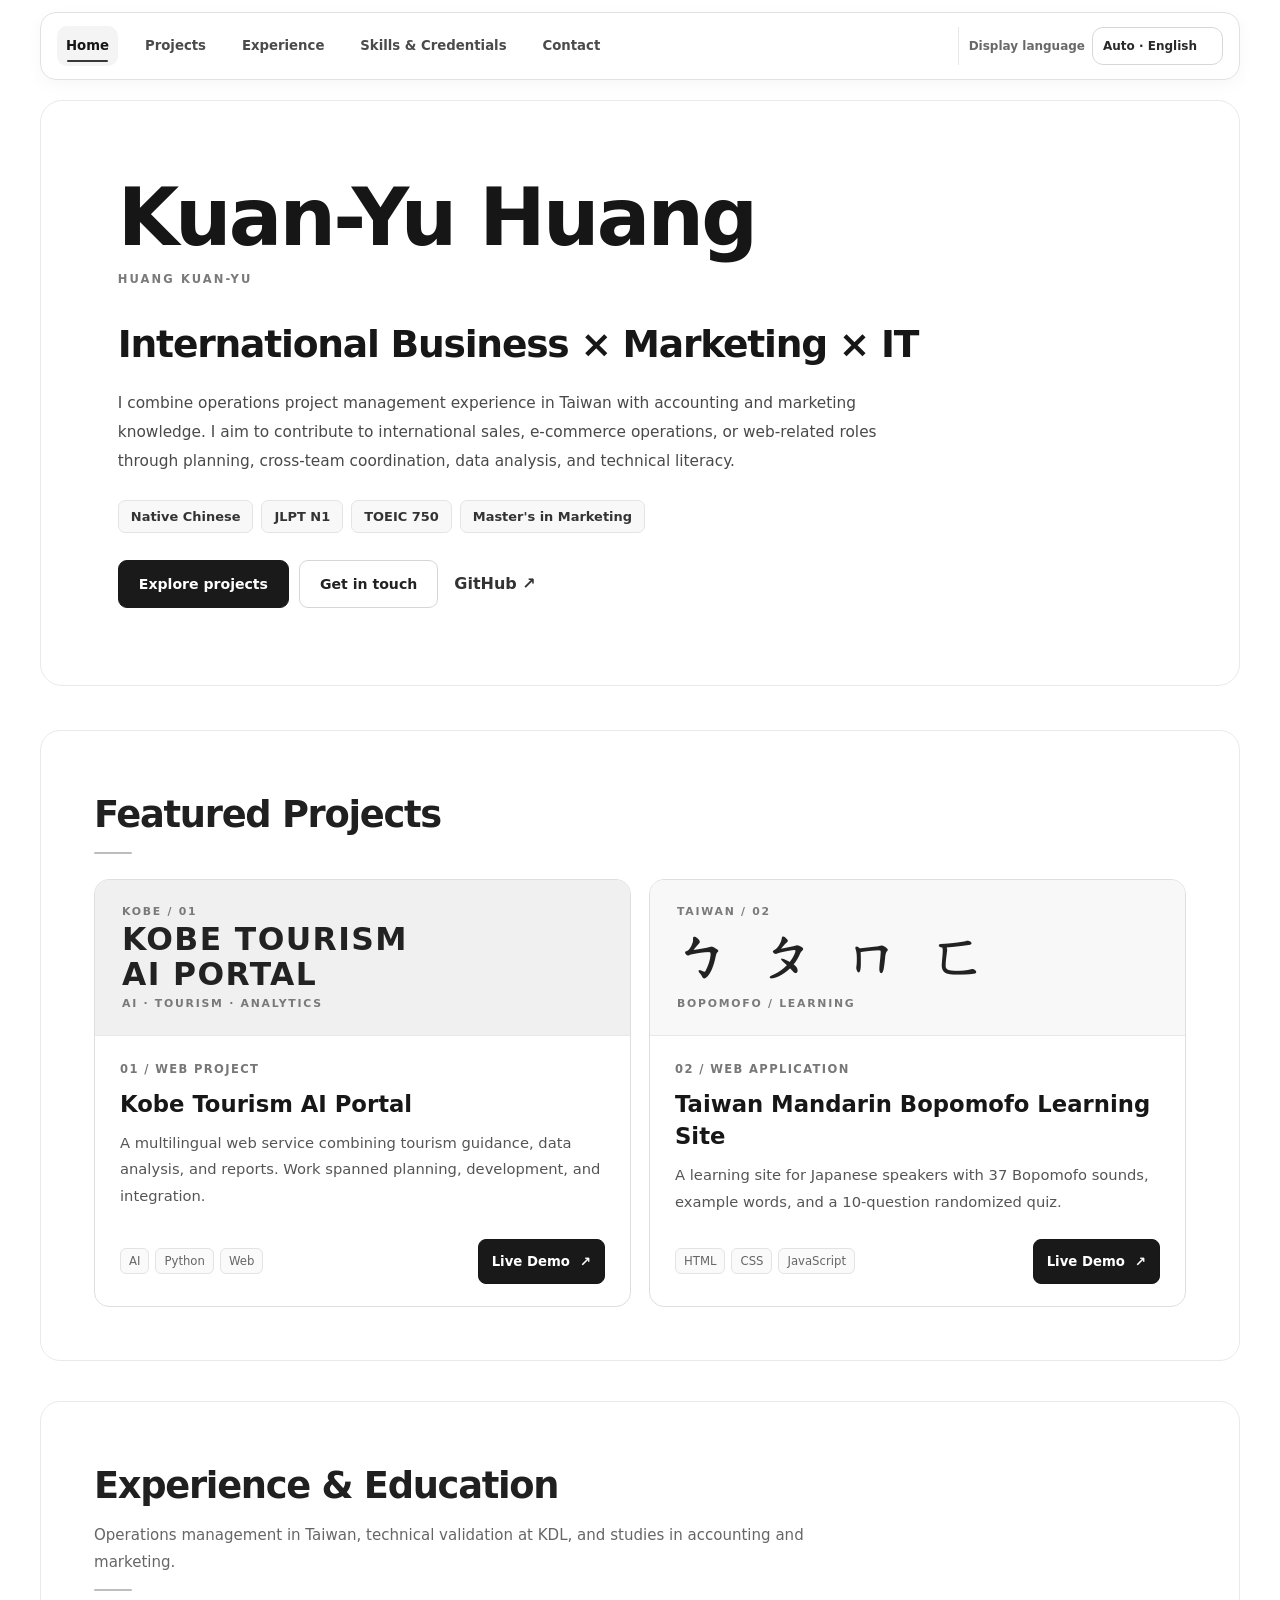
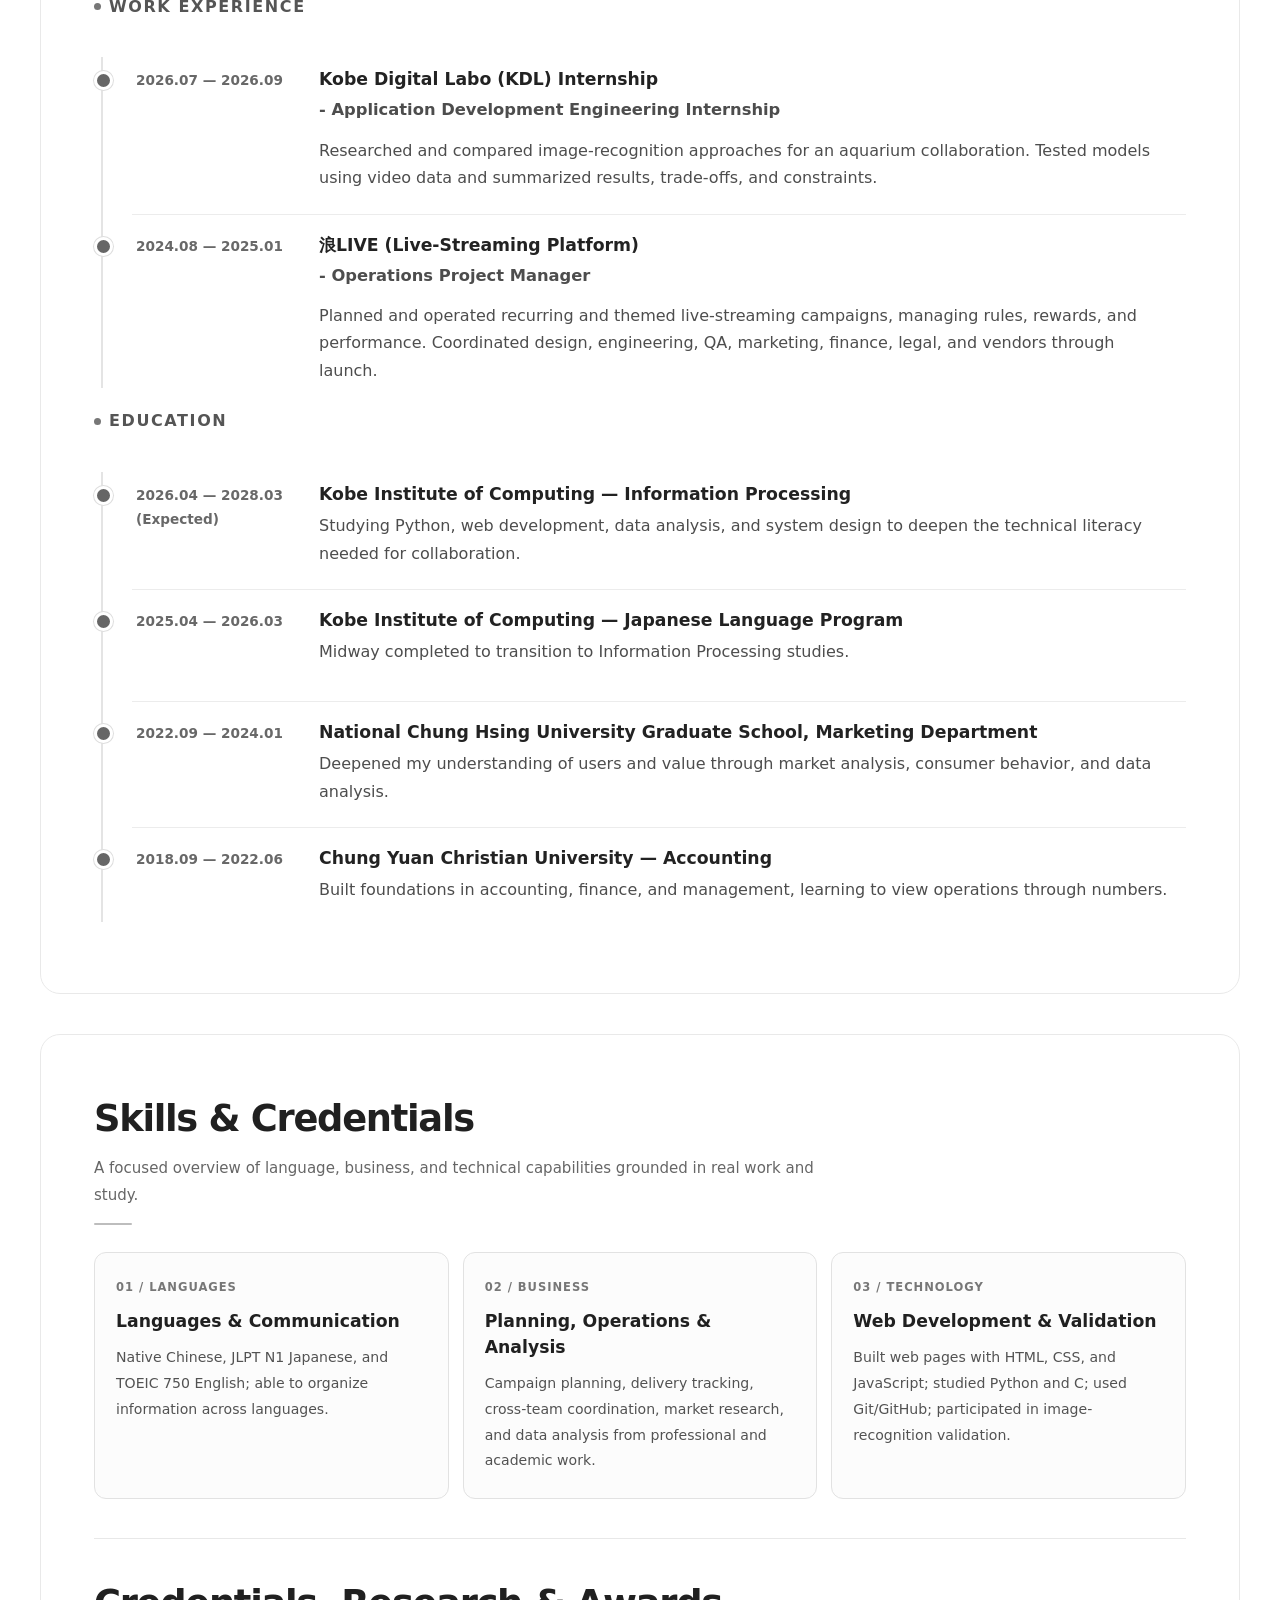
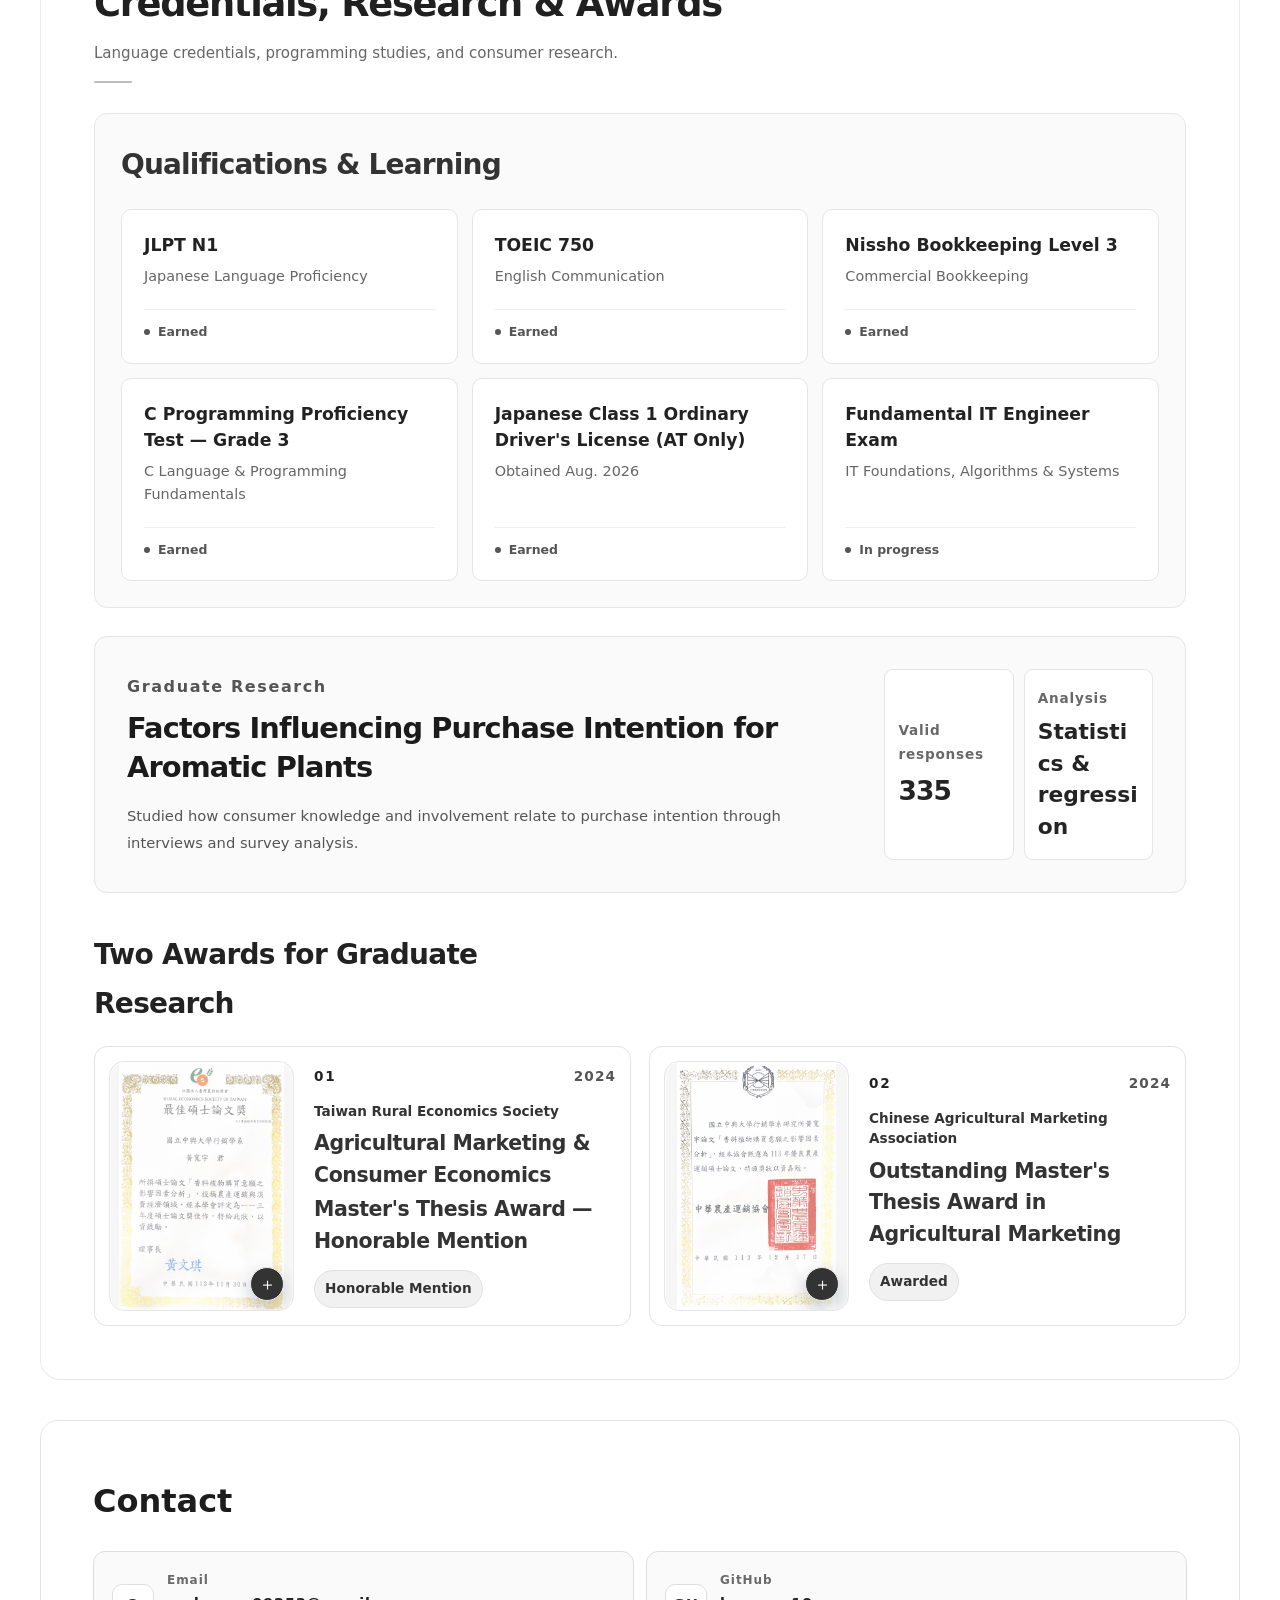
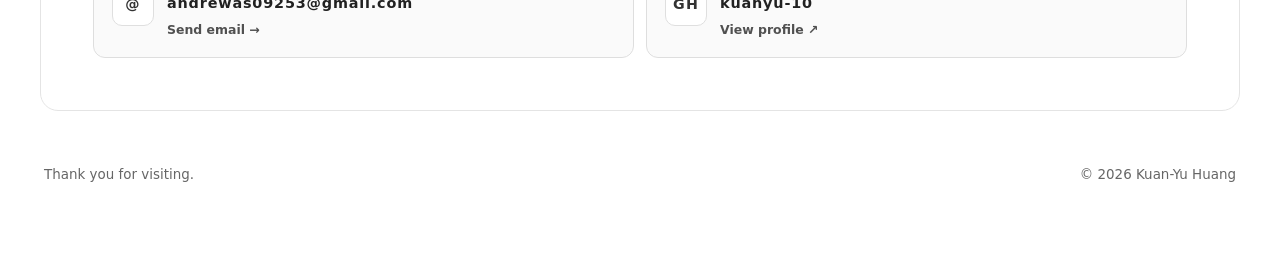
==== index.html @ 2f8c6fc0 "fix: remove navbar monogram and finish monochrome homepage styling" ====
<!DOCTYPE html>
<html lang="ja" translate="no" class="notranslate">
<head>
    <meta charset="UTF-8">
    <meta name="google" content="notranslate">
    <meta name="viewport" content="width=device-width, initial-scale=1">
    <title>黄 寛宇｜海外ビジネス・マーケティング・IT ポートフォリオ</title>
    <meta name="description" content="台湾での運営プロジェクト管理経験と、会計・マーケティングの知識、Web開発の学習成果を紹介する黄寛宇のポートフォリオです。">
    <link rel="canonical" href="https://kuanyu-10.github.io/portfolio-website/">
    <meta property="og:type" content="website">
    <meta property="og:url" content="https://kuanyu-10.github.io/portfolio-website/">
    <meta property="og:title" content="黄 寛宇｜海外ビジネス・マーケティング・IT">
    <meta property="og:description" content="台湾での運営PM経験、マーケティング研究、多言語対応、Web開発の取り組みを紹介しています。">
    <meta property="og:image" content="https://kuanyu-10.github.io/portfolio-website/images/og-portfolio.png">
    <meta property="og:image:width" content="1200">
    <meta property="og:image:height" content="630">
    <meta property="og:image:alt" content="Kuan-Yu Huang project delivery portfolio preview">
    <meta name="twitter:card" content="summary_large_image">
    <meta name="twitter:title" content="黄 寛宇｜海外ビジネス・マーケティング・IT">
    <meta name="twitter:description" content="台湾での運営PM経験、マーケティング研究、多言語対応、Web開発の取り組みを紹介しています。">
    <meta name="twitter:image" content="https://kuanyu-10.github.io/portfolio-website/images/og-portfolio.png">
    <meta name="twitter:image:alt" content="Kuan-Yu Huang project delivery portfolio preview">
    <link rel="stylesheet" href="style.css">
    <link rel="stylesheet" href="portfolio-refresh.css?v=20261010-monochrome2">
    <script src="language.js" defer></script>
    <script src="site.js" defer></script>
    <script src="back-to-top.js" defer></script>
</head>
<body data-title-ja="黄 寛宇｜海外ビジネス・マーケティング・IT ポートフォリオ" data-title-zh="黃 寬宇作品集｜海外商務・行銷・IT" data-title-en="Kuan-Yu Huang | International Business, Marketing & IT" data-description-ja="台湾での運営PM経験と、会計・マーケティングの専門知識、Web開発の取り組みを紹介します。" data-description-zh="結合台灣營運專案管理、會計與行銷專業，以及 Web 製作經驗，展示跨語言與跨領域能力。" data-description-en="Kuan-Yu Huang's portfolio, combining accounting, marketing, operations PM experience, web development, and data analysis to support requirements and project delivery." data-social-image-alt-ja="黄寛宇のプロジェクト推進ポートフォリオのプレビュー" data-social-image-alt-zh="黃寬宇專案推進作品集預覽" data-social-image-alt-en="Kuan-Yu Huang project delivery portfolio preview">
    <div class="scroll-progress" aria-hidden="true"><span></span></div>
    <nav class="site-nav" aria-label="Main navigation">
        <div class="nav-inner">
            
            <button class="menu-toggle" type="button" aria-expanded="false" aria-controls="nav-menu"><span class="visually-hidden" data-ja="メニューを開く" data-zh="開啟選單" data-en="Open menu">メニューを開く</span><span aria-hidden="true"></span><span aria-hidden="true"></span><span aria-hidden="true"></span></button>
            <div class="nav-menu" id="nav-menu">
                <a href="#home" data-ja="ホーム" data-zh="首頁" data-en="Home">ホーム</a>
                <a href="#projects" data-ja="作品" data-zh="作品" data-en="Projects">作品</a>
                <a href="#experience" data-ja="経歴" data-zh="經歷" data-en="Experience">経歴</a>
                <a href="#skills" data-ja="スキル・資格" data-zh="技能與資格" data-en="Skills &amp; Credentials">スキル・資格</a>
                <a href="#contact" data-ja="連絡先" data-zh="聯絡方式" data-en="Contact">連絡先</a>
            </div>
            <div class="language-control">
                <label for="language-select" class="language-label" data-ja="言語" data-zh="語言" data-en="Language">言語</label>
                <select id="language-select" aria-label="表示言語"><option value="auto">自動</option><option value="zh">中文</option><option value="en">English</option><option value="ja">日本語</option></select>
            </div>
        </div>
    </nav>

    <header class="hero" id="home">
        <div class="hero-content">
            <h1 data-ja="黄 寛宇" data-zh="黃 寬宇" data-en="Kuan-Yu Huang">黄 寛宇</h1>
            <p class="hero-kana" data-ja="コウ クァンユー" data-zh="HUANG KUAN-YU" data-en="HUANG KUAN-YU">コウ クァンユー</p>
            <h2 data-ja="海外ビジネス × マーケティング × IT" data-zh="海外商務 × 行銷 × IT" data-en="International Business × Marketing × IT">海外ビジネス × マーケティング × IT</h2>
            <p class="hero-lead" data-ja="台湾での運営プロジェクト管理経験と、会計・マーケティングの知識を活かし、海外営業・EC運営・Web関連業務に挑戦したいと考えています。企画、部門間調整、データ分析と技術理解を組み合わせ、利用者と事業をつなぐ仕事を目指しています。" data-zh="結合台灣營運專案管理經驗與會計、行銷專業，期望投入海外營業、EC 營運及 Web 相關工作，運用企劃、跨部門協調、資料分析與技術理解，連結使用者與商業需求。" data-en="I combine operations project management experience in Taiwan with accounting and marketing knowledge. I aim to contribute to international sales, e-commerce operations, or web-related roles through planning, cross-team coordination, data analysis, and technical literacy.">台湾での運営プロジェクト管理経験と、会計・マーケティングの知識を活かし、海外営業・EC運営・Web関連業務に挑戦したいと考えています。企画、部門間調整、データ分析と技術理解を組み合わせ、利用者と事業をつなぐ仕事を目指しています。</p>
            <div class="hero-facts" aria-label="Language and professional highlights"><span data-ja="中国語ネイティブ" data-zh="中文母語" data-en="Native Chinese">中国語ネイティブ</span><span>JLPT N1</span><span>TOEIC 750</span><span data-ja="マーケティング修士" data-zh="行銷碩士" data-en="Master's in Marketing">マーケティング修士</span></div>
            <div class="hero-actions">
                <a class="button" href="#projects" data-ja="作品を見る" data-zh="查看作品" data-en="Explore projects">作品を見る</a>
                <a class="button secondary" href="#contact" data-ja="連絡する" data-zh="聯絡我" data-en="Get in touch">連絡する</a>
                <a class="text-link" href="https://github.com/kuanyu-10" target="_blank" rel="noopener noreferrer">GitHub ↗</a>
            </div>
        </div>
    </header>

    <main class="home-main">
        <section class="section projects-section" id="projects">
            <div class="section-heading"><h2 data-ja="代表プロジェクト" data-zh="代表專案" data-en="Featured Projects">代表プロジェクト</h2></div>
            <div class="project-simple-grid">
                <article class="project-simple-card">
                    <div class="project-simple-visual project-simple-visual-kobe" role="img" aria-label="Kobe tourism AI portal">
                        <span class="project-simple-visual-kicker">KOBE / 01</span>
                        <strong>KOBE TOURISM<br>AI PORTAL</strong>
                        <span class="project-simple-visual-detail">AI &middot; TOURISM &middot; ANALYTICS</span>
                    </div>
                    <div class="project-simple-body">
                        <div class="project-simple-number">01 / WEB PROJECT</div>
                        <h3 data-ja="神戸観光 AI ポータル" data-zh="神戶觀光 AI 入口網站" data-en="Kobe Tourism AI Portal">神戸観光 AI ポータル</h3>
                        <p data-ja="観光案内・データ分析・レポート出力を一つにまとめた多言語Webサービス。企画から開発・統合まで取り組みました。" data-zh="整合觀光導覽、資料分析與報告輸出的多語言網站，參與企劃、開發及整合。" data-en="A multilingual web service combining tourism guidance, data analysis, and reports. Work spanned planning, development, and integration.">観光案内・データ分析・レポート出力を一つにまとめた多言語Webサービス。企画から開発・統合まで取り組みました。</p>
                        <div class="project-simple-footer"><div class="project-simple-tags"><span>AI</span><span>Python</span><span>Web</span></div><a class="project-simple-link" href="https://kobe-tourism-portal-2026.web.app/" target="_blank" rel="noopener noreferrer" aria-label="Kobe Tourism AI Portal live demo"><span>Live Demo</span><span aria-hidden="true">↗</span></a></div>
                    </div>
                </article>
                <article class="project-simple-card">
                    <div class="project-simple-visual project-simple-visual-zhuyin" role="img" aria-label="Bopomofo learning website">
                        <span class="project-simple-visual-kicker">TAIWAN / 02</span>
                        <strong>ㄅ ㄆ ㄇ ㄈ</strong>
                        <span class="project-simple-visual-detail">BOPOMOFO / LEARNING</span>
                    </div>
                    <div class="project-simple-body">
                        <div class="project-simple-number">02 / WEB APPLICATION</div>
                        <h3 data-ja="台湾華語・注音符号学習サイト" data-zh="台灣華語・注音符號學習網站" data-en="Taiwan Mandarin Bopomofo Learning Site">台湾華語・注音符号学習サイト</h3>
                        <p data-ja="日本語話者向けに、37種類の注音符号を音声と例単語で学べるサイト。ランダム10問のクイズで理解度を確認できます。" data-zh="為日語使用者設計的注音學習網站，可聆聽 37 個注音符號及例詞，並透過隨機 10 題測驗練習。" data-en="A learning site for Japanese speakers with 37 Bopomofo sounds, example words, and a 10-question randomized quiz.">日本語話者向けに、37種類の注音符号を音声と例単語で学べるサイト。ランダム10問のクイズで理解度を確認できます。</p>
                        <div class="project-simple-footer"><div class="project-simple-tags"><span>HTML</span><span>CSS</span><span>JavaScript</span></div><a class="project-simple-link" href="projects/zhuyin-learning/" target="_blank" rel="noopener noreferrer" aria-label="Bopomofo learning site live demo"><span>Live Demo</span><span aria-hidden="true">↗</span></a></div>
                    </div>
                </article>
            </div>
        </section>

        <section class="section experience-section" id="experience">
            <div class="section-heading">
  <h2 data-ja="経歴・学歴" data-zh="經歷與學歷" data-en="Experience &amp; Education">経歴・学歴</h2>
  <p data-ja="台湾での運営PM経験、KDLでの技術検証、会計・マーケティングの学びを紹介します。" data-zh="台灣營運 PM、KDL 技術驗證，以及會計和行銷學習經歷。" data-en="Operations management in Taiwan, technical validation at KDL, and studies in accounting and marketing.">台湾での運営PM経験、KDLでの技術検証、会計・マーケティングの学びを紹介します。</p>
</div>
            <div class="career-subsection">
                <p class="career-label eyebrow" data-ja="職務経歴" data-zh="工作經歷" data-en="WORK EXPERIENCE">工作經歷</p>
                <div class="career-list">
                    <article><time>2026.07 — 2026.09</time><div>
    <h3 data-ja="株式会社神戸デジタル・ラボ（KDL）インターンシップ" data-zh="神戶數位實驗室（KDL）實習" data-en="Kobe Digital Labo (KDL) Internship">株式会社神戸デジタル・ラボ（KDL）インターンシップ</h3>
    <p class="career-position" data-ja="アプリケーション開発エンジニア体験" data-zh="應用程式開發工程師體驗實習" data-en="Application Development Engineering Internship">アプリケーション開発エンジニア体験</p>
    <p data-ja="水族館との共同プロジェクトで、画像認識技術を調査・比較。動画データを用いた動作検証と結果の整理を通じて、技術的な選択肢と課題を検討しました。" data-zh="參與水族館合作專案，調查比較影像辨識技術，利用影片驗證並整理結果，評估不同技術方案的特性與限制。" data-en="Researched and compared image-recognition approaches for an aquarium collaboration. Tested models using video data and summarized results, trade-offs, and constraints.">水族館との共同プロジェクトで、画像認識技術を調査・比較。動画データを用いた動作検証と結果の整理を通じて、技術的な選択肢と課題を検討しました。</p>
</div></article>
                    <article><time>2024.08 — 2025.01</time><div>
    <h3 data-ja="浪LIVE（ライブ配信プラットフォーム）" data-zh="浪LIVE（直播平台）" data-en="浪LIVE (Live-Streaming Platform)">浪LIVE（ライブ配信プラットフォーム）</h3>
    <p class="career-position" data-ja="運営プロジェクトマネージャー" data-zh="營運專案管理師" data-en="Operations Project Manager">運営プロジェクトマネージャー</p>
    <p data-ja="定例・テーマ別の配信イベントを企画・運営し、ルール・報酬・効果を管理しました。美術、開発、QA、マーケティング、会計、法務、外部協力会社と連携し、イベント公開までの進行を調整しました。" data-zh="企劃並營運定期及主題直播活動，管理規則、獎勵與成效；協調美術、開發、QA、行銷、會計、法務及外部廠商，推動活動上線。" data-en="Planned and operated recurring and themed live-streaming campaigns, managing rules, rewards, and performance. Coordinated design, engineering, QA, marketing, finance, legal, and vendors through launch.">定例・テーマ別の配信イベントを企画・運営し、ルール・報酬・効果を管理しました。美術、開発、QA、マーケティング、会計、法務、外部協力会社と連携し、イベント公開までの進行を調整しました。</p>
</div></article>
                </div>
            </div>

            <div class="career-subsection">
                <p class="career-label eyebrow" data-ja="学歴" data-zh="學歷" data-en="EDUCATION">學歷</p>
                <div class="career-list">
                    <article><time><span data-ja="2026.04 — 2028.03" data-zh="2026.04 — 2028.03" data-en="2026.04 — 2028.03">2026.04 — 2028.03</span><br><span data-ja="在学中" data-zh="（預計畢業）" data-en="(Expected)">（預計畢業）</span></time><div><h3 data-ja="神戸電子専門学校 情報処理学科" data-zh="神戶電子專門學校・資訊處理科" data-en="Kobe Institute of Computing — Information Processing">神戸電子専門学校 情報処理学科</h3><p data-ja="Python、Web開発、データ分析、システム構成を学び、開発側と連携するための技術理解を深めています。" data-zh="研習 Python、Web 開發、資料分析及系統架構，深化與開發端合作所需的技術理解。" data-en="Studying Python, web development, data analysis, and system design to deepen the technical literacy needed for collaboration.">Python、Web開発、データ分析、システム構成を学び、開発側と連携するための技術理解を深めています。</p></div></article>
                    <article><time>2025.04 — 2026.03</time><div><h3 data-ja="神戸電子専門学校 日本語学科 途中修了" data-zh="神戶電子專門學校・日本語科" data-en="Kobe Institute of Computing — Japanese Language Program">神戸電子専門学校 日本語科</h3><p data-ja="情報処理学科への進学に伴い、日本語学科の課程を予定より早く修了しました。" data-zh="為了升讀資訊處理科，提前結束日語科課程。" data-en="Midway completed to transition to Information Processing studies.">為了升讀資訊處理科，提前結束日語科課程。</p></div></article>
                    <article><time>2022.09 — 2024.01</time><div><h3 data-ja="国立中興大学大学院 マーケティング専攻 修士課程修了" data-zh="國立中興大學研究所・行銷學系" data-en="National Chung Hsing University Graduate School, Marketing Department">国立中興大学大学院 行銷學系</h3><p data-ja="市場分析、消費者行動、データ分析を通じて、利用者と価値を考える力を深めました。" data-zh="透過市場分析、消費者行為及資料分析，深化思考使用者與價值的能力。" data-en="Deepened my understanding of users and value through market analysis, consumer behavior, and data analysis.">市場分析、消費者行動、データ分析を通じて、利用者と価値を考える力を深めました。</p></div></article>
                    <article><time>2018.09 — 2022.06</time><div><h3 data-ja="中原大学 会計学科 学士課程修了" data-zh="中原大學會計學系" data-en="Chung Yuan Christian University — Accounting">中原大学 会計学科</h3><p data-ja="会計、財務、経営の基礎を学び、数字から業務を捉える視点を身につけました。" data-zh="學習會計、財務與管理基礎，培養從數字理解業務的觀點。" data-en="Built foundations in accounting, finance, and management, learning to view operations through numbers.">会計、財務、経営の基礎を学び、数字から業務を捉える視点を身につけました。</p></div></article>
                </div>
            </div>
        </section>
    <section class="section expertise-section" id="skills">
        <div class="section-heading">
            <h2 data-ja="スキル・資格" data-zh="技能與資格" data-en="Skills &amp; Credentials">スキル・資格</h2>
            <p data-ja="言語・業務経験・技術理解を、実際のプロジェクトと学習経験に基づいて整理しています。" data-zh="依實際專案與學習經驗整理語言、業務與技術能力。" data-en="A focused overview of language, business, and technical capabilities grounded in real work and study.">言語・業務経験・技術理解を、実際のプロジェクトと学習経験に基づいて整理しています。</p>
        </div>
        <div class="compact-skill-grid">
            <article class="compact-skill-card"><span class="compact-skill-label">01 / LANGUAGES</span>
                <h3 data-ja="言語・コミュニケーション" data-zh="語言與溝通" data-en="Languages &amp; Communication">言語・コミュニケーション</h3>
                <p data-ja="中国語ネイティブ、日本語 JLPT N1、英語 TOEIC 750。多言語での情報整理と意思疎通に取り組めます。" data-zh="中文母語、日語 JLPT N1、英語 TOEIC 750，具備多語言資訊整理與溝通基礎。" data-en="Native Chinese, JLPT N1 Japanese, and TOEIC 750 English; able to organize information across languages.">中国語ネイティブ、日本語 JLPT N1、英語 TOEIC 750。多言語での情報整理と意思疎通に取り組めます。</p>
            </article>
            <article class="compact-skill-card"><span class="compact-skill-label">02 / BUSINESS</span>
                <h3 data-ja="企画・運営・分析" data-zh="企劃、營運與分析" data-en="Planning, Operations &amp; Analysis">企画・運営・分析</h3>
                <p data-ja="イベント企画・進行管理・部門間調整・市場調査・データ分析。台湾での運営実務と大学院研究で経験しました。" data-zh="活動企劃、進度管理、跨部門協調、市場調查、資料分析，來自台灣營運實務及研究所學習。" data-en="Campaign planning, delivery tracking, cross-team coordination, market research, and data analysis from professional and academic work.">イベント企画・進行管理・部門間調整・市場調査・データ分析。台湾での運営実務と大学院研究で経験しました。</p>
            </article>
            <article class="compact-skill-card"><span class="compact-skill-label">03 / TECHNOLOGY</span>
                <h3 data-ja="Web制作・技術検証" data-zh="Web 製作與技術驗證" data-en="Web Development &amp; Validation">Web制作・技術検証</h3>
                <p data-ja="HTML・CSS・JavaScriptによるWeb制作、Python・C言語の基礎、Git／GitHubでの開発記録。画像認識の技術検証にも参加しました。" data-zh="具備 HTML、CSS、JavaScript 網站製作、Python 與 C 語言基礎、Git／GitHub 版本管理，並參與影像辨識技術驗證。" data-en="Built web pages with HTML, CSS, and JavaScript; studied Python and C; used Git/GitHub; participated in image-recognition validation.">HTML・CSS・JavaScriptによるWeb制作、Python・C言語の基礎、Git／GitHubでの開発記録。画像認識の技術検証にも参加しました。</p>
            </article>
        </div>
                <div class="credentials-section credentials-inline" id="qualifications">
            <div class="section-heading credentials-heading">
  <h2 data-ja="資格・研究・受賞" data-zh="證照、研究與獲獎" data-en="Credentials, Research &amp; Awards">資格・研究・受賞</h2>
  <p data-ja="語学資格、プログラミング学習、消費者行動研究の実績です。" data-zh="語言證照、程式學習與消費者行為研究成果。" data-en="Language credentials, programming studies, and consumer research.">語学資格、プログラミング学習、消費者行動研究の実績です。</p>
</div>

            <div class="qualification-overview">
                <div class="qualification-intro">
                    <h3 data-ja="資格・学習実績" data-zh="資格與學習成果" data-en="Qualifications &amp; Learning">資格・学習実績</h3>

                </div>
                <div class="qualification-grid" aria-label="Qualifications and learning">
                    <article class="qualification-card is-earned"><div><h4>JLPT N1</h4><p data-ja="日本語能力試験" data-zh="日本語能力試驗" data-en="Japanese Language Proficiency">日本語能力試験</p></div><span class="credential-status" data-ja="取得済み" data-zh="已取得" data-en="Earned">取得済み</span></article>
                    <article class="qualification-card is-earned"><div><h4>TOEIC 750</h4><p data-ja="英語コミュニケーション" data-zh="英語溝通能力" data-en="English Communication">英語コミュニケーション</p></div><span class="credential-status" data-ja="取得済み" data-zh="已取得" data-en="Earned">取得済み</span></article>
                    <article class="qualification-card is-earned"><div><h4 data-ja="日商簿記3級" data-zh="日商簿記 3 級" data-en="Nissho Bookkeeping Level 3">日商簿記3級</h4><p data-ja="商業簿記・会計基礎" data-zh="商業簿記與會計基礎" data-en="Commercial Bookkeeping">商業簿記・会計基礎</p></div><span class="credential-status" data-ja="取得済み" data-zh="已取得" data-en="Earned">取得済み</span></article>
                    <article class="qualification-card is-earned"><div><h4 data-ja="C言語プログラミング能力認定試験 ３級" data-zh="C 語言程式設計能力認定試驗 3 級" data-en="C Programming Proficiency Test — Grade 3">C言語プログラミング能力認定試験 ３級</h4><p data-ja="C言語・プログラミング基礎" data-zh="C 語言與程式設計基礎" data-en="C Language &amp; Programming Fundamentals">C言語・プログラミング基礎</p></div><span class="credential-status" data-ja="取得済み" data-zh="已取得" data-en="Earned">取得済み</span></article>
                    <article class="qualification-card is-earned" data-qualification-id="driverLicense"><div><h4 data-ja="普通自動車第一種運転免許（AT限定）" data-zh="日本普通汽車第一種駕駛執照（AT限定）" data-en="Japanese Class 1 Ordinary Driver's License (AT Only)">普通自動車第一種運転免許（AT限定）</h4><p data-ja="2026年8月取得" data-zh="2026年8月取得" data-en="Obtained Aug. 2026">2026年8月取得</p></div><span class="credential-status" data-ja="取得済み" data-zh="已取得" data-en="Earned">取得済み</span></article>
                    <article class="qualification-card is-learning"><div><h4 data-ja="基本情報技術者試験" data-zh="基本資訊技術者考試" data-en="Fundamental IT Engineer Exam">基本情報技術者試験</h4><p data-ja="IT基礎・アルゴリズム・システム" data-zh="IT 基礎、演算法與系統" data-en="IT Foundations, Algorithms & Systems">IT基礎・アルゴリズム・システム</p></div><span class="credential-status" data-ja="学習中" data-zh="準備中" data-en="In progress">学習中</span></article>
                </div>
            </div>

            <article class="research-feature research-brief">
    <div class="research-copy">
        <div class="credential-kicker"><span data-ja="修士研究" data-zh="碩士研究" data-en="Graduate Research">修士研究</span></div>
        <h3 data-ja="香料植物の購買意向に影響する要因分析" data-zh="香料植物購買意願影響因素分析" data-en="Factors Influencing Purchase Intention for Aromatic Plants">香料植物の購買意向に影響する要因分析</h3>
        <p class="research-deck" data-ja="消費者の知識や関与度と購買意向の関係を、インタビューとアンケートで調査・分析しました。" data-zh="以訪談及問卷分析消費者知識、涉入程度與購買意願的關係。" data-en="Studied how consumer knowledge and involvement relate to purchase intention through interviews and survey analysis.">消費者の知識や関与度と購買意向の関係を、インタビューとアンケートで調査・分析しました。</p>
    </div>
    <dl class="research-facts"><div><dt data-ja="有効回答" data-zh="有效問卷" data-en="Valid responses">有効回答</dt><dd>335</dd></div><div><dt data-ja="分析" data-zh="分析" data-en="Analysis">分析</dt><dd data-ja="統計・回帰分析" data-zh="統計與迴歸分析" data-en="Statistics & regression">統計・回帰分析</dd></div></dl>
</article>

            <div class="recognition-heading">
                <div><h3 data-ja="修士論文に対する2つの評価" data-zh="碩士論文獲得兩項肯定" data-en="Two Awards for Graduate Research">修士論文に対する2つの評価</h3></div>
            </div>

            <div class="recognition-grid">
                <article class="recognition-card">
                    <figure><button class="award-lightbox-trigger" type="button" data-lightbox-src="images/awards/taiwan-rural.png" data-caption-ja="台湾農村経済学会 修士論文賞佳作" data-caption-zh="社團法人臺灣農村經濟學會－農產運銷與消費經濟領域碩士論文獎佳作" data-caption-en="Taiwan Rural Economics Society — Master&apos;s Thesis Award, Honorable Mention" data-aria-ja="受賞記録を拡大表示" data-aria-zh="放大查看獲獎紀錄" data-aria-en="Enlarge award certificate"><img src="images/awards/taiwan-rural.png" loading="lazy" width="504" height="754" alt="台湾農村経済学会 修士論文賞佳作の受賞記録" data-alt-ja="台湾農村経済学会 修士論文賞佳作の受賞記録" data-alt-zh="社團法人臺灣農村經濟學會碩士論文獎佳作紀錄" data-alt-en="Honorable mention certificate from the Taiwan Rural Economics Society"><span class="award-zoom-hint" aria-hidden="true">＋</span></button></figure>
                    <div class="recognition-copy"><div class="recognition-meta"><span class="recognition-number">01</span><time datetime="2024">2024</time></div><p class="recognition-issuer" data-ja="社団法人 台湾農村経済学会" data-zh="社團法人臺灣農村經濟學會" data-en="Taiwan Rural Economics Society">社団法人 台湾農村経済学会</p><h4 class="award-title"><span data-ja="農産物流通・消費経済分野" data-zh="農產運銷與消費經濟領域" data-en="Agricultural Marketing & Consumer Economics">農産物流通・消費経済分野</span><span data-ja="修士論文賞 佳作" data-zh="碩士論文獎佳作" data-en="Master's Thesis Award — Honorable Mention">修士論文賞 佳作</span></h4><span class="award-result" data-ja="佳作" data-zh="佳作" data-en="Honorable Mention">佳作</span></div>
                </article>
                <article class="recognition-card">
                    <figure><button class="award-lightbox-trigger" type="button" data-lightbox-src="images/awards/agricultural-marketing.png" data-caption-ja="中華農産物流通協会 優良農産物流通修士論文賞" data-caption-zh="中華農產運銷協會－優良農產運銷碩士論文獎" data-caption-en="Chinese Agricultural Marketing Association — Outstanding Master&apos;s Thesis Award" data-aria-ja="受賞記録を拡大表示" data-aria-zh="放大查看獲獎紀錄" data-aria-en="Enlarge award certificate"><img src="images/awards/agricultural-marketing.png" loading="lazy" width="491" height="762" alt="中華農産物流通協会 優良修士論文賞の受賞記録" data-alt-ja="中華農産物流通協会 優良修士論文賞の受賞記録" data-alt-zh="中華農產運銷協會優良農產運銷碩士論文獎紀錄" data-alt-en="Outstanding master's thesis award certificate from the Chinese Agricultural Marketing Association"><span class="award-zoom-hint" aria-hidden="true">＋</span></button></figure>
                    <div class="recognition-copy"><div class="recognition-meta"><span class="recognition-number">02</span><time datetime="2024">2024</time></div><p class="recognition-issuer" data-ja="中華農産物流通協会" data-zh="中華農產運銷協會" data-en="Chinese Agricultural Marketing Association">中華農産物流通協会</p><h4 data-ja="優良農産物流通修士論文賞" data-zh="優良農產運銷碩士論文獎" data-en="Outstanding Master's Thesis Award in Agricultural Marketing">優良農産物流通修士論文賞</h4><span class="award-result" data-ja="受賞" data-zh="獲獎" data-en="Awarded">受賞</span></div>
                </article>
            </div>
        </div>

    </section>
        <section class="section contact-section minimal-contact" id="contact"><div><h2 data-ja="連絡先" data-zh="聯絡方式" data-en="Contact">連絡先</h2></div><div class="contact-links"><a class="contact-action" href="mailto:andrewas09253@gmail.com" data-aria-ja="メールを送る" data-aria-zh="傳送電子郵件" data-aria-en="Send an email"><span class="contact-icon" aria-hidden="true">@</span><span class="contact-copy"><small>Email</small><strong>andrewas09253@gmail.com</strong></span><b data-ja="メールを送る →" data-zh="傳送郵件 →" data-en="Send email →">メールを送る →</b></a><a class="contact-action" href="https://github.com/kuanyu-10" target="_blank" rel="noopener noreferrer" data-aria-ja="GitHubプロフィールを見る" data-aria-zh="查看 GitHub 個人檔案" data-aria-en="View GitHub profile"><span class="contact-icon" aria-hidden="true">GH</span><span class="contact-copy"><small>GitHub</small><strong>kuanyu-10</strong></span><b data-ja="プロフィールを見る ↗" data-zh="查看個人檔案 ↗" data-en="View profile ↗">プロフィールを見る ↗</b></a></div></section>
    </main>

    <footer class="site-footer"><p data-ja="ご覧いただき、ありがとうございます。" data-zh="感謝您的瀏覽。" data-en="Thank you for visiting.">ご覧いただき、ありがとうございます。</p><span>© 2026 Kuan-Yu Huang</span></footer>
    <dialog class="award-lightbox" id="award-lightbox" aria-labelledby="award-lightbox-caption">
        <div class="award-lightbox-panel">
            <button class="award-lightbox-close" type="button" data-aria-ja="拡大表示を閉じる" data-aria-zh="關閉放大檢視" data-aria-en="Close enlarged view" aria-label="拡大表示を閉じる">×</button>
            <figure><img src="" alt=""><figcaption id="award-lightbox-caption"></figcaption></figure>
        </div>
    </dialog>
    <button id="back-to-top" class="back-to-top" type="button" aria-label="ページ上部へ戻る" title="ページ上部へ戻る" aria-hidden="true" tabindex="-1"><span class="back-to-top-icon" aria-hidden="true">↑</span><span class="back-to-top-copy" aria-hidden="true"><small data-ja="ページ上部" data-zh="返回頂端" data-en="BACK TO TOP">ページ上部</small><strong class="back-to-top-value">0%</strong></span></button>
</body>
</html>
---- style.css ----
:root {
    --ink: #0f172a;
    --text: #334155;
    --muted: #64748b;
    --blue: #2563eb;
    --blue-dark: #1d4ed8;
    --blue-soft: #eff6ff;
    --blue-border: #bfdbfe;
    --surface: #ffffff;
    --surface-soft: #f8fafc;
    --border: #e2e8f0;
    --shadow: 0 14px 38px rgba(15, 23, 42, 0.07);
    --shadow-strong: 0 22px 55px rgba(15, 23, 42, 0.12);
    --radius-lg: 30px;
    --radius-md: 22px;
    --content: 1200px;
}
* { box-sizing: border-box; }
html { scroll-behavior: smooth; scroll-padding-top: 110px; }
body { margin: 0; color: var(--ink); font-family: Arial, "Noto Sans TC", "PingFang TC", "Hiragino Kaku Gothic ProN", "Yu Gothic", sans-serif; background: radial-gradient(circle at 8% 0%, rgba(37, 99, 235, 0.1), transparent 28rem), #eef2f7; line-height: 1.75; overflow-wrap: anywhere; }
img { max-width: 100%; display: block; }
a { color: inherit; }
button, select { font: inherit; }
.visually-hidden { position: absolute; width: 1px; height: 1px; padding: 0; margin: -1px; overflow: hidden; clip: rect(0,0,0,0); white-space: nowrap; border: 0; }
.eyebrow { margin: 0; color: var(--blue); font-size: 1rem; line-height: 1.3; font-weight: 800; letter-spacing: .1em; }
.button { display: inline-flex; min-height: 46px; align-items: center; justify-content: center; padding: 11px 20px; border: 1px solid var(--blue); border-radius: 999px; background: var(--blue); color: #fff; font-size: .88rem; font-weight: 800; line-height: 1.2; text-decoration: none; transition: transform .2s ease, background .2s ease, box-shadow .2s ease; }
.button:hover { transform: translateY(-2px); background: var(--blue-dark); box-shadow: 0 10px 24px rgba(37,99,235,.24); }
.button.secondary { background: #fff; color: var(--blue); }
.button.secondary:hover { background: var(--blue-soft); }
.button.ghost { border-color: var(--border); background: rgba(255,255,255,.72); color: var(--ink); }
.button.ghost:hover { background: #fff; }
.text-link { display: inline-flex; align-items: center; min-height: 46px; color: var(--blue); font-weight: 800; text-decoration: none; }
a:focus-visible, button:focus-visible, select:focus-visible { outline: 3px solid rgba(37,99,235,.3); outline-offset: 4px; }

.site-nav { position: sticky; top: 0; z-index: 100; padding: 16px 20px 0; }
.nav-inner { width: min(var(--content), 100%); min-height: 66px; margin: 0 auto; padding: 10px 16px 10px 20px; display: flex; align-items: center; gap: 20px; border: 1px solid rgba(226,232,240,.9); border-radius: 999px; background: rgba(255,255,255,.94); box-shadow: 0 10px 30px rgba(15,23,42,.08); backdrop-filter: blur(12px); }
.nav-brand { display: inline-flex; align-items: center; gap: 10px; flex: 0 0 auto; text-decoration: none; font-size: .87rem; }
.nav-brand span { display: grid; width: 34px; height: 34px; place-items: center; border-radius: 11px; background: var(--blue); color: #fff; font-weight: 900; letter-spacing: .02em; }
.nav-brand strong { white-space: nowrap; }
.nav-menu { margin-left: auto; display: flex; align-items: center; gap: 15px; }
.nav-menu a { color: #475569; font-size: .78rem; font-weight: 750; text-decoration: none; transition: color .2s ease; }
.nav-menu a:hover { color: var(--blue); }
.language-control { display: flex; align-items: center; gap: 7px; padding-left: 14px; border-left: 1px solid var(--border); }
.language-control select { min-width: 88px; padding: 7px 25px 7px 10px; border: 1px solid #cbd5e1; border-radius: 999px; color: var(--ink); background: linear-gradient(45deg,transparent 50%,#64748b 50%) calc(100% - 13px) 50%/5px 5px no-repeat,linear-gradient(135deg,#64748b 50%,transparent 50%) calc(100% - 9px) 50%/5px 5px no-repeat,#fff; appearance: none; font-size: .75rem; font-weight: 800; cursor: pointer; }
.menu-toggle { display: none; width: 42px; height: 42px; padding: 9px; border: 1px solid var(--border); border-radius: 13px; background: #fff; cursor: pointer; }
.menu-toggle span[aria-hidden] { display: block; height: 2px; margin: 4px 0; border-radius: 2px; background: var(--ink); }

.hero, main, .site-footer, .detail-hero, .detail-main { width: min(var(--content), calc(100% - 40px)); margin-inline: auto; }
.hero { min-height: 610px; margin-top: 22px; padding: clamp(42px,6vw,76px); display: grid; grid-template-columns: minmax(0,1.12fr) minmax(310px,.72fr); align-items: center; gap: clamp(32px,5vw,72px); border: 1px solid rgba(219,234,254,.9); border-radius: var(--radius-lg); background: linear-gradient(135deg,#fff 0%,#f8fbff 52%,#dbeafe 100%); box-shadow: var(--shadow-strong); overflow: hidden; position: relative; }
.hero::after { content:""; position:absolute; width:500px; height:500px; right:-180px; top:-210px; border-radius:50%; background:radial-gradient(circle,rgba(37,99,235,.16),transparent 68%); }
.hero-content, .hero-focus { position: relative; z-index: 1; }
.hero h1 { margin: 18px 0 0; font-size: clamp(3.3rem,7vw,5.2rem); line-height: 1; letter-spacing: -.04em; }
.hero-kana { margin: 10px 0 0; color: var(--muted); font-weight: 800; letter-spacing: .08em; }
.hero h2 { max-width: 760px; margin: 28px 0 0; color: var(--blue); font-size: clamp(1.45rem,3vw,2.25rem); line-height: 1.4; }
.hero-lead { max-width: 720px; margin: 20px 0 0; color: var(--text); font-size: clamp(.98rem,1.6vw,1.08rem); line-height: 1.95; }
.hero-actions { margin-top: 30px; display: flex; flex-wrap: wrap; align-items: center; gap: 10px; }
.hero-focus { padding: 28px; border: 1px solid rgba(191,219,254,.9); border-radius: 26px; background: rgba(255,255,255,.7); box-shadow: 0 18px 42px rgba(37,99,235,.12); }
.hero-focus::before { content:none; display:none; }
.focus-label { margin: 0 0 14px; color: var(--blue); font-size: 1rem; font-weight: 900; letter-spacing: .1em; }
.focus-path { display: flex; flex-wrap: wrap; align-items: center; gap: 7px; }
.focus-path span { padding: 6px 9px; border: 1px solid var(--blue-border); border-radius: 999px; background: var(--blue-soft); color: var(--blue-dark); font-size: .9rem; font-weight: 800; }
.focus-path b { color: #93c5fd; }
.hero-focus > p:last-child { margin: 18px 0 0; color: var(--text); font-weight: 700; }

main { margin-top: 22px; }
.section { margin-top: 22px; padding: clamp(32px,5vw,58px); border: 1px solid var(--border); border-radius: var(--radius-lg); background: linear-gradient(135deg,#fff,#f8fbff); box-shadow: var(--shadow); overflow: hidden; }
.section-heading { max-width: 810px; }
.section-heading h2 { margin: 10px 0 0; font-size: clamp(1.8rem,4vw,2.65rem); line-height: 1.3; letter-spacing: -.02em; }
.section-heading > p:last-child { margin: 16px 0 0; color: var(--muted); font-size: 1rem; }
.strength-grid { margin-top: 30px; display: grid; grid-template-columns: repeat(2,minmax(0,1fr)); gap: 20px; }
.strength-card { padding: 26px; border: 1px solid var(--border); border-radius: var(--radius-md); background: rgba(248,250,252,.85); transition: transform .25s ease,box-shadow .25s ease,border-color .25s ease; }
.strength-card:hover { transform: translateY(-4px); border-color: var(--blue-border); box-shadow: 0 15px 34px rgba(37,99,235,.1); }
.card-number { color: var(--blue); font-size: .9rem; font-weight: 900; }
.strength-card h3 { margin: 10px 0 0; font-size: 1.25rem; }
.strength-card p { margin: 10px 0 0; color: var(--text); }
.mini-tags,.tag-list,.qualification-list { display: flex; flex-wrap: wrap; gap: 8px; }
.mini-tags { margin-top: 18px; }
.mini-tags span,.tag-list span,.qualification-list span { padding: 7px 11px; border: 1px solid var(--blue-border); border-radius: 999px; background: var(--blue-soft); color: var(--blue-dark); font-size: .9rem; font-weight: 800; }

.projects-section { background: linear-gradient(135deg,#eff6ff,#dbeafe); border-color: var(--blue-border); }
.featured-project-card { margin-top: 34px; padding: 18px; display: grid; grid-template-columns: minmax(0,.82fr) minmax(0,1fr); align-items: stretch; gap: clamp(22px,4vw,42px); border: 1px solid rgba(191,219,254,.9); border-radius: 28px; background: rgba(255,255,255,.8); box-shadow: 0 18px 44px rgba(30,64,175,.1); }
.featured-project-card.reverse .project-preview { order: 2; }
.featured-project-card.reverse .project-content { order: 1; }
.project-preview { min-height: 370px; aspect-ratio: 16/10; border-radius: 21px; overflow: hidden; }
.project-preview img { width: 100%; height: 100%; object-fit: contain; background: #e8f1ff; }
.kobe-preview { padding: clamp(25px,4vw,48px); display: flex; flex-direction: column; justify-content: space-between; background: radial-gradient(circle at 78% 18%,rgba(255,255,255,.22),transparent 12rem),linear-gradient(145deg,#0f2c64,#2563eb 62%,#60a5fa); color:#fff; position:relative; }
.kobe-preview::after { content:""; position:absolute; inset:18px; border:1px solid rgba(255,255,255,.24); border-radius:15px; pointer-events:none; }
.preview-title { position:relative; z-index:1; font-size:clamp(1rem,2vw,1.35rem); letter-spacing:.16em; line-height:1.7; }
.preview-title strong { font-size:clamp(2rem,5vw,3.6rem); letter-spacing:-.03em; line-height:1; }
.preview-modules { position:relative; z-index:1; display:grid; gap:10px; }
.preview-modules span { padding:10px 13px; border:1px solid rgba(255,255,255,.3); border-radius:12px; background:rgba(255,255,255,.12); font-size:.8rem; font-weight:800; }
.project-content { padding: clamp(10px,2vw,22px) clamp(4px,2vw,16px); }
.project-meta-line { display:flex; justify-content:space-between; color:var(--blue); font-size:.85rem; font-weight:900; letter-spacing:.1em; text-transform:uppercase; }
.project-content h3 { margin:12px 0 0; font-size:clamp(1.55rem,3vw,2.25rem); line-height:1.35; }
.project-position { margin:10px 0 0; color:var(--blue-dark); font-weight:800; }
.pm-facts { margin:20px 0; display:grid; grid-template-columns:repeat(2,minmax(0,1fr)); gap:10px; }
.pm-facts div { padding:12px 14px; border:1px solid var(--border); border-radius:14px; background:var(--surface-soft); }
.pm-facts dt { color:var(--blue); font-size:.85rem; font-weight:900; letter-spacing:.05em; text-transform:uppercase; }
.pm-facts dd { margin:4px 0 0; color:var(--text); font-size:1rem; font-weight:700; }
.project-content > p:not(.project-position) { color:var(--text); }
.project-content .tag-list { margin-top:18px; }
.project-actions { margin-top:24px; display:flex; flex-wrap:wrap; gap:10px; }

.process-list { margin:32px 0 0; padding:0; display:grid; grid-template-columns:repeat(5,minmax(0,1fr)); gap:12px; list-style:none; counter-reset:process; }
.process-list li { min-height:215px; padding:22px 18px; border:1px solid var(--border); border-radius:19px; background:var(--surface-soft); position:relative; }
.process-list li:not(:last-child)::after { content:"→"; position:absolute; top:30px; right:-12px; z-index:2; color:#60a5fa; font-weight:900; }
.process-list span { color:var(--blue); font-size:.85rem; font-weight:900; }
.process-list h3 { margin:10px 0 0; font-size:1.05rem; line-height:1.45; }
.process-list p { margin:9px 0 0; color:var(--muted); font-size:.86rem; }
.skill-grid { margin-top:30px; display:grid; grid-template-columns:repeat(2,minmax(0,1fr)); gap:18px; }
.skill-grid article { padding:24px; border:1px solid var(--border); border-radius:var(--radius-md); background:var(--surface-soft); }
.skill-grid h3 { margin:0 0 16px; }
.background-triad { margin-top:30px; padding:22px; display:grid; grid-template-columns:1fr auto 1fr auto 1fr; align-items:center; gap:16px; border:1px solid var(--blue-border); border-radius:var(--radius-md); background:var(--blue-soft); text-align:center; }
.background-triad > div { padding:16px; }
.background-triad span { color:var(--blue); font-size:.85rem; font-weight:900; }
.background-triad h3 { margin:5px 0 0; }
.background-triad p { margin:6px 0 0; color:var(--text); }
.background-triad > b { color:#60a5fa; font-size:1.8rem; }
.career-list { margin-top:28px; display:grid; gap:14px; }
.career-list article { padding:22px 24px; display:grid; grid-template-columns:185px 1fr; gap:24px; border:1px solid var(--border); border-radius:18px; background:var(--surface-soft); }
.career-list time { color:var(--blue); font-size:.95rem; font-weight:900; }
.career-list h3 { margin:0; font-size:1.12rem; }
.career-list p { margin:7px 0 0; color:var(--muted); }
.career-list p.career-position, .experience-section .career-list p.career-position { margin:4px 0 12px; color:#111a2d; font-weight:700; font-size:1.02rem; }
.career-list p.career-position::before { content:"- "; }
.career-list h3 .title-tag { display:inline-block; margin-left:8px; padding:3px 10px; border:1px solid var(--blue-border); border-radius:999px; background:var(--blue-soft); color:var(--blue-dark); font-size:0.72rem; font-weight:800; vertical-align:middle; line-height:1.2; transform:translateY(-2px); }
.compact-section { padding-block:38px; }
.qualification-list { margin-top:22px; }
.qualification-list span { padding:9px 14px; background:#fff; }
.contact-section { display:grid; grid-template-columns:1.2fr .8fr; align-items:center; gap:36px; background:linear-gradient(135deg,#fff,#eff6ff); }
.contact-section h2 { margin:10px 0 0; font-size:clamp(1.8rem,4vw,2.7rem); }
.contact-section > div:first-child > p:last-child { color:var(--muted); }
.contact-links { display:grid; gap:10px; }
.contact-links a { padding:16px 18px; display:flex; flex-direction:column; border:1px solid var(--border); border-radius:16px; background:#fff; text-decoration:none; transition:transform .2s,border-color .2s; }
.contact-links a:hover { transform:translateX(4px); border-color:var(--blue-border); }
.contact-links span { color:var(--blue); font-size:.85rem; font-weight:900; letter-spacing:.08em; }
.contact-links strong { overflow-wrap:anywhere; }
.site-footer { margin-top:22px; margin-bottom:34px; padding:22px; display:flex; justify-content:space-between; gap:20px; color:var(--muted); font-size:.84rem; }
.site-footer p { margin:0; }

/* Project detail pages */
.detail-page { background:radial-gradient(circle at 12% 0,rgba(37,99,235,.1),transparent 26rem),#eef2f7; }
.detail-hero { margin-top:22px; padding:clamp(38px,6vw,72px); border:1px solid var(--blue-border); border-radius:var(--radius-lg); background:linear-gradient(135deg,#fff,#eff6ff); box-shadow:var(--shadow-strong); }
.detail-hero .breadcrumb { color:var(--blue); font-size:.82rem; font-weight:800; text-decoration:none; }
.detail-badges { margin-top:24px; display:flex; flex-wrap:wrap; gap:8px; }
.detail-badges span { padding:7px 11px; border:1px solid var(--blue-border); border-radius:999px; background:#fff; color:var(--blue); font-size:.85rem; font-weight:800; }
.detail-hero h1 { max-width:900px; margin:15px 0 0; font-size:clamp(2.3rem,6vw,4.5rem); line-height:1.15; letter-spacing:-.035em; }
.detail-hero .detail-lead { max-width:850px; margin:18px 0 0; color:var(--text); font-size:clamp(1rem,1.8vw,1.16rem); }
.detail-main { margin-top:22px; display:grid; gap:22px; }
.detail-section { padding:clamp(28px,5vw,52px); border:1px solid var(--border); border-radius:var(--radius-lg); background:#fff; box-shadow:var(--shadow); }
.detail-section h2 { margin:8px 0 0; font-size:clamp(1.55rem,3vw,2.2rem); }
.detail-section h3 { margin:24px 0 0; font-size:1.12rem; }
.detail-section p { color:var(--text); }
.overview-grid,.stakeholder-grid,.role-grid,.function-grid,.decision-grid,.scope-grid { margin-top:24px; display:grid; grid-template-columns:repeat(3,minmax(0,1fr)); gap:14px; }
.overview-grid article,.stakeholder-grid article,.role-grid article,.function-grid article,.decision-grid article,.scope-grid article { padding:20px; border:1px solid var(--border); border-radius:18px; background:var(--surface-soft); }
.overview-grid h3,.stakeholder-grid h3,.role-grid h3,.function-grid h3,.decision-grid h3,.scope-grid h3 { margin:0; }
.overview-grid p,.stakeholder-grid p,.role-grid p,.function-grid p,.decision-grid p,.scope-grid p { margin:8px 0 0; }
.requirement-table-wrap { margin-top:24px; overflow-x:auto; border:1px solid var(--border); border-radius:18px; }
.requirement-table { width:100%; min-width:680px; border-collapse:collapse; }
.requirement-table th,.requirement-table td { padding:15px 17px; border-bottom:1px solid var(--border); text-align:left; vertical-align:top; }
.requirement-table th { background:var(--blue-soft); color:var(--blue-dark); font-size:.8rem; }
.requirement-table tr:last-child td { border-bottom:0; }
.phase-list { margin-top:24px; padding-left:28px; border-left:2px solid var(--blue-border); display:grid; gap:16px; }
.phase { padding:20px; border:1px solid var(--border); border-radius:18px; background:var(--surface-soft); position:relative; }
.phase::before { content:""; position:absolute; left:-37px; top:26px; width:14px; height:14px; border:3px solid #fff; border-radius:50%; background:var(--blue); box-shadow:0 0 0 4px #dbeafe; }
.phase .phase-label { color:var(--blue); font-size:.85rem; font-weight:900; letter-spacing:.1em; }
.phase h3 { margin:6px 0 0; }
.phase ul,.detail-list { margin:12px 0 0; padding-left:20px; color:var(--text); }
.flow-row { margin-top:24px; display:flex; flex-wrap:wrap; align-items:center; gap:9px; }
.flow-row span { padding:11px 14px; border:1px solid var(--blue-border); border-radius:13px; background:var(--blue-soft); color:var(--blue-dark); font-weight:800; }
.flow-row b { color:#60a5fa; }
.scope-grid { grid-template-columns:repeat(2,minmax(0,1fr)); }
.scope-grid article:first-child { border-color:#86efac; background:#f0fdf4; }
.scope-grid article:last-child { border-color:var(--blue-border); background:var(--blue-soft); }
.detail-cta { text-align:center; background:linear-gradient(135deg,#eff6ff,#dbeafe); border-color:var(--blue-border); }
.detail-cta p { max-width:680px; margin:12px auto 22px; }

.back-to-top { position:fixed; right:clamp(16px,3vw,32px); bottom:clamp(16px,3vw,32px); z-index:80; width:48px; height:48px; padding:0; display:grid; place-items:center; border:1px solid rgba(255,255,255,.72); border-radius:16px; background:linear-gradient(135deg,#3b82f6,#2563eb); color:#fff; box-shadow:0 12px 28px rgba(37,99,235,.3); font-size:22px; cursor:pointer; opacity:0; visibility:hidden; pointer-events:none; transform:translateY(12px); transition:opacity .22s,transform .22s,visibility .22s,box-shadow .22s; }
.back-to-top.is-visible { opacity:1; visibility:visible; pointer-events:auto; transform:translateY(0); }
.back-to-top:hover { transform:translateY(-3px); box-shadow:0 16px 34px rgba(37,99,235,.38); }

@media (max-width: 1080px) {
    .nav-menu { gap:10px; }
    .nav-menu a { font-size:.72rem; }
    .nav-brand strong { display:none; }
    .hero { grid-template-columns:1fr .7fr; padding:44px; }
    .process-list { grid-template-columns:repeat(3,1fr); }
    .process-list li:not(:last-child)::after { display:none; }
}
@media (max-width: 820px) {
    html { scroll-padding-top:90px; }
    .site-nav { padding:10px 12px 0; }
    .nav-inner { min-height:58px; border-radius:20px; padding:8px 10px 8px 14px; flex-wrap:wrap; }
    .menu-toggle { display:block; margin-left:auto; }
    .nav-menu { display:none; order:4; width:100%; margin:0; padding:10px 4px 4px; grid-template-columns:repeat(2,1fr); border-top:1px solid var(--border); }
    .nav-menu.is-open { display:grid; }
    .nav-menu a { padding:9px 11px; border-radius:10px; background:var(--surface-soft); font-size:.8rem; }
    .language-control { padding-left:10px; }
    .hero,.detail-hero { width:calc(100% - 24px); }
    .hero { min-height:auto; grid-template-columns:1fr; padding:36px 25px; }
    .hero-focus { padding:20px; }
    .hero-focus::before { content:none; display:none; }
    main,.site-footer,.detail-main { width:calc(100% - 24px); }
    .strength-grid,.skill-grid,.contact-section { grid-template-columns:1fr; }
    .featured-project-card { grid-template-columns:1fr; }
    .featured-project-card.reverse .project-preview,.featured-project-card.reverse .project-content { order:initial; }
    .project-preview { min-height:270px; aspect-ratio:16/9; }
    .process-list { grid-template-columns:1fr 1fr; }
    .background-triad { grid-template-columns:1fr; }
    .background-triad > b { transform:rotate(45deg); }
    .career-list article { grid-template-columns:1fr; gap:8px; }
    .overview-grid,.stakeholder-grid,.role-grid,.function-grid,.decision-grid { grid-template-columns:1fr 1fr; }
}
@media (max-width: 520px) {
    .nav-brand { display:none; }
    .menu-toggle { margin-left:0; }
    .language-control { margin-left:auto; border-left:0; padding-left:0; }
    .language-control select { min-width:82px; }
    .hero { padding:32px 20px; border-radius:22px; }
    .hero h1 { font-size:clamp(3rem,17vw,4.3rem); }
    .hero-actions,.project-actions { flex-direction:column; align-items:stretch; }
    .hero-actions .button,.hero-actions .text-link,.project-actions .button { width:100%; text-align:center; justify-content:center; }
    .section,.detail-section,.detail-hero { padding:28px 20px; border-radius:22px; }
    .strength-grid,.process-list,.overview-grid,.stakeholder-grid,.role-grid,.function-grid,.decision-grid,.scope-grid { grid-template-columns:1fr; }
    .featured-project-card { padding:12px; border-radius:22px; }
    .project-preview { min-height:220px; }
    .preview-title strong { font-size:2rem; }
    .pm-facts { grid-template-columns:1fr; }
    .site-footer { flex-direction:column; text-align:center; }
    .flow-row { flex-direction:column; align-items:stretch; }
    .flow-row span { text-align:center; }
    .flow-row b { text-align:center; transform:rotate(90deg); }
}
@media (prefers-reduced-motion: reduce) {
    html { scroll-behavior:auto; }
    *,*::before,*::after { animation-duration:.01ms !important; animation-iteration-count:1 !important; transition-duration:.01ms !important; }
}

/* 2026-07 UX refinements: balanced media, clearer hierarchy, resilient zoom layouts */
.language-control select { min-width: 112px; max-width: 132px; text-overflow: ellipsis; }
.hero { min-height: 560px; padding: clamp(40px,5vw,64px); gap: clamp(28px,4vw,56px); }
.hero h1 { font-size: clamp(3.15rem,6.2vw,4.7rem); }
.hero h2 { margin-top: 24px; font-size: clamp(1.4rem,2.7vw,2.1rem); text-wrap: balance; }
.hero-lead { line-height: 1.85; }
.hero-focus { padding: 24px; }
.hero-focus::before { height: 158px; margin-bottom: 18px; background-position: center 42%; }
.projects-section { background: linear-gradient(145deg,#f5f9ff,#e7f1ff); }
.featured-project-card { grid-template-columns: minmax(0,.92fr) minmax(0,1.08fr); align-items: start; gap: clamp(18px,3vw,34px); transition: transform .25s ease, box-shadow .25s ease; }
.featured-project-card:hover { transform: translateY(-3px); box-shadow: 0 22px 52px rgba(30,64,175,.14); }
.project-preview { width: 100%; height: clamp(286px,30vw,368px); min-height: 0; aspect-ratio: auto; align-self: start; }
.project-preview img { height: 100%; object-fit: cover; background: #f4f7fb; }
.animal-preview img { object-position: center 48%; }
.kobe-preview { padding: clamp(24px,3.2vw,38px); isolation: isolate; }
.kobe-preview::before { content:""; position:absolute; width:240px; height:240px; right:-56px; top:-64px; border:1px solid rgba(255,255,255,.18); border-radius:50%; box-shadow:0 0 0 42px rgba(255,255,255,.035),0 0 0 84px rgba(255,255,255,.025); z-index:0; }
.preview-modules { grid-template-columns: repeat(3,minmax(0,1fr)); }
.preview-modules span { display:grid; min-height:54px; place-items:center; padding:9px; text-align:center; }
.project-content { padding: 8px clamp(4px,1.5vw,14px) 12px; }
.project-content h3 { font-size:clamp(1.5rem,2.6vw,2.1rem); text-wrap:balance; }
.project-content > p:not(.project-position) { line-height:1.8; }
.pm-facts { margin:17px 0; }
.project-actions .button { min-width: 112px; }
.section-heading h2,.detail-section h2 { text-wrap:balance; }

@media (max-width: 1080px) {
    .hero { min-height: 520px; padding: 40px; gap: 30px; }
    .hero h1 { font-size: clamp(3rem,6vw,4.25rem); }
    .hero-focus { padding: 20px; }
    .hero-focus::before { height: 138px; }
    .featured-project-card { grid-template-columns: minmax(0,.88fr) minmax(0,1.12fr); }
    .project-preview { height: clamp(270px,31vw,340px); }
}
@media (max-width: 820px) {
    .language-control select { min-width: 106px; max-width: 116px; }
    .hero { padding: 34px 25px; }
    .hero h1 { font-size: clamp(3rem,11vw,4.15rem); }
    .featured-project-card { grid-template-columns: 1fr; gap: 12px; }
    .project-preview { height: clamp(238px,45vw,316px); min-height:0; aspect-ratio:auto; }
    .project-content { padding: 12px 9px 16px; }
    .featured-project-card.reverse .project-preview { order:initial; }
    .featured-project-card.reverse .project-content { order:initial; }
}
@media (max-width: 520px) {
    .language-control select { min-width: 100px; max-width: 108px; }
    .hero h1 { font-size: clamp(2.8rem,15vw,3.9rem); }
    .hero-focus::before { height: 132px; }
    .project-preview { height: clamp(210px,64vw,278px); min-height:0; }
    .kobe-preview { padding: 24px; }
    .preview-modules { grid-template-columns:1fr; gap:7px; }
    .preview-modules span { min-height:0; padding:7px 10px; }
}
/* 2026-07 screenshot corrections: full-hero artwork and balanced project media */
.hero {
    background-image: linear-gradient(90deg,rgba(255,255,255,.97) 0%,rgba(255,255,255,.92) 46%,rgba(248,251,255,.58) 68%,rgba(219,234,254,.18) 100%),url("images/hero-banner-desktop.png");
    background-size: cover;
    background-position: center;
    background-repeat: no-repeat;
}
.hero::after { opacity: .28; }
.hero-focus {
    min-height: auto;
    display: block;
    overflow: visible;
    background: rgba(255,255,255,.68);
    border-color: rgba(191,219,254,.8);
    box-shadow: 0 18px 42px rgba(37,99,235,.1);
    backdrop-filter: blur(9px);
}
.hero-focus::before { content: none; display: none; }
.hero-focus > * { position: relative; z-index: 1; }
.hero-focus .focus-label { text-shadow: 0 1px 12px rgba(255,255,255,.95); }
.hero-focus > p:last-child { max-width: 34rem; text-shadow: 0 1px 12px rgba(255,255,255,.95); }

@media (min-width: 821px) {
    .featured-project-card { grid-template-columns: repeat(2,minmax(0,1fr)); align-items: stretch; }
    .project-preview { height: auto; min-height: 480px; align-self: stretch; }
    .animal-preview { position: relative; }
    .animal-preview img { position: absolute; inset: 0; width: 100%; height: 100%; object-fit: cover; object-position: center 48%; }
}
@media (max-width: 820px) {
    .hero {
        background-image: linear-gradient(180deg,rgba(255,255,255,.96) 0%,rgba(255,255,255,.9) 58%,rgba(239,246,255,.7) 100%),url("images/hero-banner-mobile.png");
        background-position: center;
    }
    .hero-focus { min-height: auto; background: rgba(255,255,255,.74); }
    .project-preview { height: clamp(238px,45vw,316px); min-height: 0; align-self: start; }
    .animal-preview img { position: static; }
}
@media (max-width: 520px) {
    .hero { background-position: center top; }
    .hero-focus { min-height: auto; }
    .project-preview { height: clamp(210px,64vw,278px); }
}
/* 2026-07 editorial cleanup: lighter hierarchy and compact homepage */
.home-main { margin-top: 16px; }
.home-main .section { margin-top: 16px; padding: clamp(28px,4vw,44px); }
.home-main .section-heading { max-width: 720px; }
.home-main .section-heading h2 { margin-top: 7px; font-size: clamp(1.55rem,3vw,2.05rem); line-height: 1.25; }
.home-main .section-heading > p:last-child { margin-top: 10px; font-size: .94rem; line-height: 1.7; }

.hero { min-height: 510px; grid-template-columns: minmax(0,1.42fr) minmax(250px,.58fr); padding: clamp(38px,4.8vw,58px); gap: clamp(24px,3vw,42px); }
.hero h1 { margin-top: 14px; font-size: clamp(3rem,5.4vw,4.15rem); }
.hero-kana { margin-top: 7px; font-size: .92rem; }
.hero h2 { max-width: 640px; margin-top: 22px; font-size: clamp(1.35rem,2.4vw,1.85rem); line-height: 1.38; }
.hero-lead { max-width: 650px; margin-top: 16px; font-size: .98rem; line-height: 1.82; }
.hero-actions { margin-top: 24px; }
.hero-focus { width: min(100%,320px); justify-self: end; padding: 20px; border-radius: 22px; }
.hero-focus .focus-label { margin-bottom: 11px; }
.hero-focus .focus-path { gap: 6px; }
.hero-focus .focus-path span { padding: 5px 8px; font-size: .68rem; }
.hero-focus > p:last-child { margin-top: 14px; font-size: .9rem; line-height: 1.65; }

.experience-section { background: rgba(255,255,255,.76); box-shadow: 0 8px 26px rgba(15,23,42,.04); }
.experience-section .background-triad { display: none; }
.experience-section .career-list { margin-top: 20px; padding-left: 34px; grid-template-columns: 1fr; gap: 0; position: relative; }
.experience-section .career-list::before { content:""; position:absolute; left:7px; top:8px; bottom:18px; width:1px; background:linear-gradient(180deg,var(--blue-border),#dbeafe); }
.experience-section .career-list article { min-height: 104px; padding: 15px 0 19px; grid-template-columns: 165px 1fr; gap: 18px; border: 0; border-bottom: 1px solid var(--border); border-radius: 0; background: transparent; position:relative; }
.experience-section .career-list article:last-child { border-bottom:0; }
.experience-section .career-list article::before { content:""; position:absolute; left:-32px; top:22px; width:9px; height:9px; border:3px solid #fff; border-radius:50%; background:var(--blue); box-shadow:0 0 0 2px #bfdbfe; }
.experience-section .career-list time { padding-top: 2px; font-size: .85rem; }
.experience-section .career-list h3 { font-size: 1.15rem; line-height: 1.45; }
.experience-section .career-list p { margin-top: 5px; font-size: 1rem; line-height: 1.65; }
.qualification-section { padding: 22px 32px !important; display: grid; grid-template-columns: 190px 1fr; align-items: center; gap: 26px; background: rgba(255,255,255,.58); box-shadow: none; }
.qualification-section .section-heading h2 { font-size: 1.22rem; }
.qualification-section .qualification-list { margin-top: 0; gap: 7px; }
.qualification-section .qualification-list span { padding: 7px 11px; background: rgba(255,255,255,.7); font-size: .7rem; }

.strength-card { padding: 20px; border-radius: 18px; box-shadow: none; }
.strength-card h3 { margin-top: 7px; font-size: 1.08rem; }
.strength-card p { margin-top: 7px; font-size: .88rem; line-height: 1.7; }
.strength-card .mini-tags { margin-top: 13px; }

.projects-section { background: linear-gradient(145deg,#f7faff,#edf5ff); }
.project-accordion-grid { margin-top: 24px; display: grid; grid-template-columns: repeat(2,minmax(0,1fr)); gap: 18px; align-items: start; }
.project-accordion { overflow: hidden; border: 1px solid var(--blue-border); border-radius: 22px; background: rgba(255,255,255,.9); box-shadow: 0 10px 28px rgba(30,64,175,.07); }
.project-accordion[open] { box-shadow: 0 16px 38px rgba(30,64,175,.11); }
.project-accordion summary { padding: 12px; list-style: none; cursor: pointer; }
.project-accordion summary::-webkit-details-marker { display: none; }
.project-accordion summary:focus-visible { outline: 3px solid rgba(37,99,235,.28); outline-offset: -3px; border-radius: 20px; }
.project-accordion .project-preview { width: 100%; height: 218px; min-height: 218px; align-self: auto; border-radius: 16px; }
.project-accordion .kobe-preview { padding: 24px; }
.project-accordion .preview-title { font-size: .86rem; }
.project-accordion .preview-title strong { font-size: clamp(1.85rem,3.8vw,2.7rem); }
.project-accordion .preview-modules { gap: 7px; }
.project-accordion .preview-modules span { min-height: 40px; padding: 7px; font-size: .85rem; }
.project-accordion .animal-preview { position: relative; }
.project-accordion .animal-preview img { position: absolute; inset: 0; width: 100%; height: 100%; object-fit: cover; object-position: center 48%; }
.project-summary-copy { padding: 16px 8px 8px; }
.project-summary-copy h3 { margin: 9px 0 0; font-size: clamp(1.25rem,2.2vw,1.55rem); line-height: 1.4; }
.project-summary-copy .project-position { margin-top: 7px; min-height: 3.2em; font-size: .86rem; line-height: 1.6; }
.accordion-toggle { margin-top: 15px; padding-top: 12px; display: flex; align-items: center; justify-content: space-between; border-top: 1px solid var(--border); color: var(--blue); font-size: .9rem; font-weight: 850; }
.accordion-toggle b { font-size: 1.2rem; line-height: 1; transition: transform .2s ease; }
.project-accordion .when-open { display: none; }
.project-accordion[open] .when-closed { display: none; }
.project-accordion[open] .when-open { display: inline; }
.project-accordion[open] .accordion-toggle b { transform: rotate(45deg); }
.project-accordion > .project-content { padding: 20px; border-top: 1px solid var(--border); }
.project-accordion .pm-facts { margin: 0 0 15px; }
.project-accordion .pm-facts div { padding: 10px 11px; }
.project-accordion .pm-facts dd { font-size: .95rem; }
.project-accordion .project-content > p { margin: 0; font-size: 1rem; line-height: 1.72; }
.project-accordion .tag-list { margin-top: 14px; }
.project-accordion .tag-list span { padding: 6px 9px; font-size: .85rem; }
.project-accordion .project-actions { margin-top: 17px; }
.project-accordion .project-actions .button { min-height: 41px; padding: 9px 15px; font-size: .9rem; }

.process-list { margin-top: 24px; gap: 10px; }
.process-list li { min-height: 168px; padding: 18px 15px; }
.process-list h3 { font-size: .98rem; }
.process-list p { font-size: .8rem; line-height: 1.6; }
.skill-grid { margin-top: 24px; gap: 14px; }
.skill-grid article { padding: 20px; }
.skill-grid h3 { margin-bottom: 12px; font-size: 1rem; }

.minimal-contact { padding: 24px 30px !important; grid-template-columns: auto 1fr; gap: 34px; background: rgba(255,255,255,.76); box-shadow: none; }
.minimal-contact h2 { margin-top: 3px; font-size: 1.25rem; }
.minimal-contact .contact-links { display: flex; flex-wrap: wrap; justify-content: flex-end; gap: 12px 24px; }
.minimal-contact .contact-links a { min-width: 0; padding: 7px 0; border: 0; border-radius: 0; background: transparent; }
.minimal-contact .contact-links a:hover { transform: none; color: var(--blue); }
.minimal-contact .contact-links span { font-size: .65rem; }
.minimal-contact .contact-links strong { font-size: .86rem; }

@media (max-width: 920px) {
    .hero { grid-template-columns: minmax(0,1.25fr) minmax(230px,.55fr); }
    .hero-focus { width: min(100%,290px); }
    .experience-section .career-list { grid-template-columns: 1fr; }
}
@media (max-width: 820px) {
    .hero { grid-template-columns: 1fr; min-height: auto; }
    .hero-focus { width: 100%; max-width: none; justify-self: stretch; }
    .project-accordion-grid { grid-template-columns: 1fr; }
    .project-accordion .project-preview { height: clamp(210px,45vw,290px); min-height: 210px; }
    .qualification-section { grid-template-columns: 1fr; gap: 14px; }
    .minimal-contact { grid-template-columns: 1fr; gap: 14px; }
    .minimal-contact .contact-links { justify-content: flex-start; }
}
@media (max-width: 520px) {
    .home-main .section { padding: 25px 19px; }
    .hero { padding: 30px 20px; }
    .hero h1 { font-size: clamp(2.65rem,14vw,3.6rem); }
    .hero h2 { font-size: 1.3rem; }
    .experience-section .career-list article { grid-template-columns: 1fr; gap: 5px; }
    .qualification-section,.minimal-contact { padding: 22px 19px !important; }
    .project-accordion .project-preview { height: 210px; }
    .project-accordion > .project-content { padding: 17px; }
}
/* Integrated PM strengths and delivery process */
.anchor-alias { position:absolute; width:1px; height:1px; margin-top:-110px; pointer-events:none; }
.integrated-delivery-section { position:relative; }
.integrated-delivery-list { margin:26px 0 0; padding:0; display:grid; grid-template-columns:repeat(4,minmax(0,1fr)); gap:12px; list-style:none; }
.integrated-delivery-list li { min-height:210px; padding:20px 18px; border:1px solid var(--border); border-top:3px solid var(--blue); border-radius:17px; background:rgba(248,250,252,.78); position:relative; }
.integrated-delivery-list li:not(:last-child)::after { content:"→"; position:absolute; top:23px; right:-11px; z-index:2; width:20px; height:20px; display:grid; place-items:center; border-radius:50%; background:#fff; color:#60a5fa; font-size:.9rem; font-weight:900; }
.delivery-number { display:inline-grid; width:30px; height:30px; place-items:center; border-radius:10px; background:var(--blue); color:#fff; font-size:.85rem; font-weight:900; }
.delivery-phase { margin:12px 0 0; color:var(--blue); font-size:.85rem; font-weight:900; letter-spacing:.12em; }
.integrated-delivery-list h3 { margin:6px 0 0; font-size:1.02rem; line-height:1.45; }
.integrated-delivery-list li > p:last-child { margin:8px 0 0; color:var(--muted); font-size:.82rem; line-height:1.65; }
@media (max-width: 1080px) {
    .integrated-delivery-list { grid-template-columns:repeat(2,minmax(0,1fr)); }
    .integrated-delivery-list li:not(:last-child)::after { display:none; }
}
@media (max-width: 560px) {
    .integrated-delivery-list { grid-template-columns:1fr; }
    .integrated-delivery-list li { min-height:0; }
}
/* Clear contact actions and roomier project-focus layout */
.hero { grid-template-columns:minmax(0,1.32fr) minmax(300px,.68fr); }
.hero-focus { width:min(100%,350px); padding:22px; }
.hero-focus .focus-label { margin-bottom:12px; }
.hero-focus .focus-path { display:grid; grid-template-columns:repeat(2,minmax(0,1fr)); gap:8px; counter-reset:focus-stage; }
.hero-focus .focus-path span { min-width:0; padding:9px 10px; display:flex; align-items:center; gap:7px; border-radius:12px; background:rgba(255,255,255,.78); font-size:.9rem; line-height:1.35; }
.hero-focus .focus-path span::before { counter-increment:focus-stage; content:counter(focus-stage,decimal-leading-zero); flex:0 0 auto; color:#60a5fa; font-size:.85rem; font-weight:900; }
.hero-focus > p:last-child { margin-top:16px; padding-top:14px; border-top:1px solid rgba(191,219,254,.8); }
.minimal-contact { padding:28px 30px !important; grid-template-columns:150px minmax(0,1fr); align-items:center; gap:24px; }
.minimal-contact .contact-links { display:grid; grid-template-columns:repeat(2,minmax(0,1fr)); gap:12px; justify-content:stretch; }
.minimal-contact .contact-links .contact-action { min-width:0; padding:13px 15px; display:grid; grid-template-columns:38px minmax(0,1fr) auto; align-items:center; gap:12px; border:1px solid var(--blue-border); border-radius:15px; background:#fff; box-shadow:0 7px 18px rgba(37,99,235,.06); color:var(--ink); text-decoration:none; transition:transform .2s ease,border-color .2s ease,box-shadow .2s ease; }
.minimal-contact .contact-links .contact-action:hover { transform:translateY(-2px); border-color:#60a5fa; box-shadow:0 11px 24px rgba(37,99,235,.12); color:var(--ink); }
.contact-icon { width:38px; height:38px; display:grid; place-items:center; border-radius:11px; background:var(--blue); color:#fff; font-size:.85rem; font-style:normal; font-weight:900; }
.contact-copy { min-width:0; display:flex; flex-direction:column; }
.contact-copy small { color:var(--blue); font-size:.85rem; font-weight:900; letter-spacing:.08em; }
.minimal-contact .contact-links .contact-copy strong { overflow:hidden; text-overflow:ellipsis; font-size:.82rem; white-space:nowrap; }
.minimal-contact .contact-links .contact-action > b { color:var(--blue); font-size:.85rem; white-space:nowrap; }
@media (max-width: 1040px) {
    .hero { grid-template-columns:minmax(0,1.3fr) minmax(280px,.7fr); }
    .hero-focus { width:min(100%,330px); }
    .minimal-contact .contact-links .contact-action { grid-template-columns:36px minmax(0,1fr); }
    .minimal-contact .contact-links .contact-action > b { grid-column:2; }
}
@media (max-width: 820px) {
    .hero { grid-template-columns:1fr; }
    .hero-focus { width:100%; max-width:none; }
    .minimal-contact { grid-template-columns:1fr; }
}
@media (max-width: 640px) {
    .minimal-contact .contact-links { grid-template-columns:1fr; }
    .minimal-contact .contact-links .contact-action { grid-template-columns:38px minmax(0,1fr) auto; }
    .minimal-contact .contact-links .contact-action > b { grid-column:auto; }
}
@media (max-width: 430px) {
    .hero-focus .focus-path { grid-template-columns:1fr; }
    .minimal-contact .contact-links .contact-action { grid-template-columns:36px minmax(0,1fr); }
    .minimal-contact .contact-links .contact-action > b { grid-column:2; }
}
/* Hero without focus panel and centered delivery connectors */
.hero { display:block; min-height:500px; }
.hero-content { max-width:660px; }
.integrated-delivery-list { gap:28px; }
.integrated-delivery-list li:not(:last-child)::after { top:50%; right:-29px; width:32px; height:32px; transform:translateY(-50%); border:1px solid var(--blue-border); box-shadow:0 6px 16px rgba(37,99,235,.12); color:var(--blue); font-size:1.15rem; }
@media (max-width: 1080px) {
    .integrated-delivery-list li:not(:last-child)::after { display:none; }
    .integrated-delivery-list li:nth-child(odd)::after { display:grid; }
}
@media (max-width: 560px) {
    .integrated-delivery-list { gap:12px; }
    .integrated-delivery-list li:nth-child(odd)::after { display:none; }
}

/* 2026-07 UI polish: clearer hierarchy, navigation state, and responsive rhythm */
:root {
    --ink:#0b1220;
    --blue:#3157d5;
    --blue-dark:#2443ad;
    --blue-soft:#eef3ff;
    --blue-border:#cdd9ff;
    --border:#e5eaf2;
    --shadow:0 18px 50px rgba(15,23,42,.07);
    --shadow-strong:0 28px 70px rgba(15,23,42,.13);
    --radius-lg:32px;
}
body {
    background:radial-gradient(circle at 4% 2%,rgba(49,87,213,.13),transparent 25rem),radial-gradient(circle at 96% 24%,rgba(14,165,233,.08),transparent 30rem),linear-gradient(180deg,#f7f9fd 0%,#eef3f9 48%,#f8fafc 100%);
    font-family:Inter,ui-sans-serif,system-ui,-apple-system,BlinkMacSystemFont,"Segoe UI","Noto Sans TC","Noto Sans JP","PingFang TC",sans-serif;
}
::selection { color:#fff; background:var(--blue); }
:where(a,button,select,summary):focus-visible { outline:3px solid rgba(49,87,213,.3); outline-offset:3px; }

.site-nav { padding-top:14px; transition:padding .25s ease; }
.site-nav .nav-inner {
    min-height:64px;
    border-color:rgba(255,255,255,.78);
    border-radius:20px;
    background:rgba(255,255,255,.82);
    box-shadow:0 12px 36px rgba(15,23,42,.08);
    backdrop-filter:blur(18px) saturate(150%);
    transition:min-height .25s ease,border-radius .25s ease,box-shadow .25s ease;
}
.site-nav.is-scrolled { padding-top:8px; }
.site-nav.is-scrolled .nav-inner { min-height:58px; border-radius:17px; box-shadow:0 14px 40px rgba(15,23,42,.12); }
.nav-brand span { border-radius:10px; background:linear-gradient(135deg,#182f7a,#4268e8); box-shadow:0 7px 18px rgba(49,87,213,.25); }
.nav-menu { gap:4px; }
.nav-menu a { padding:8px 10px; border-radius:10px; color:#526077; transition:color .2s ease,background-color .2s ease; }
.nav-menu a:hover,.nav-menu a[aria-current="page"] { color:var(--blue-dark); background:var(--blue-soft); }
.language-control select { border-color:#d9e0ec; background-color:rgba(255,255,255,.88); }

.hero {
    min-height:min(640px,calc(100svh - 118px));
    margin-top:18px;
    padding:clamp(42px,6vw,72px);
    border-color:rgba(255,255,255,.78);
    background-image:linear-gradient(90deg,rgba(255,255,255,.98) 0%,rgba(255,255,255,.94) 45%,rgba(247,250,255,.66) 67%,rgba(229,238,255,.22) 100%),url("images/hero-banner-desktop.png");
    box-shadow:var(--shadow-strong);
}
.hero::before { content:""; position:absolute; inset:auto auto 0 0; width:44%; height:4px; background:linear-gradient(90deg,var(--blue),#38bdf8,transparent); }
.hero-content { max-width:720px; }
.hero h1 { font-size:clamp(3.2rem,6.3vw,5rem); letter-spacing:-.055em; }
.hero h2 { max-width:690px; color:#2549bf; letter-spacing:-.025em; }
.hero-lead { max-width:660px; color:#45546b; }
.hero-actions { gap:10px; }
.button { border-radius:12px; box-shadow:0 8px 18px rgba(49,87,213,.17); }
.button:hover { transform:translateY(-2px); box-shadow:0 12px 24px rgba(49,87,213,.23); }
.button.secondary,.button.ghost { box-shadow:none; }
.text-link { padding-inline:6px; text-underline-offset:4px; }

.home-main { margin-top:20px; }
.home-main .section {
    margin-top:20px;
    border-color:rgba(229,234,242,.94);
    background:rgba(255,255,255,.86);
    box-shadow:var(--shadow);
    backdrop-filter:blur(8px);
}
.home-main .section-heading h2 { letter-spacing:-.035em; }
.home-main .section-heading::after { content:""; display:block; width:42px; height:3px; margin-top:18px; border-radius:999px; background:linear-gradient(90deg,var(--blue),#38bdf8); }
.experience-section .career-list article { transition:padding-left .2s ease,background-color .2s ease; }
.experience-section .career-list article:hover { padding-left:12px; background:linear-gradient(90deg,rgba(238,243,255,.8),transparent); }
.qualification-section .section-heading::after,.minimal-contact .section-heading::after { display:none; }
.qualification-section .qualification-list span { border:1px solid #e0e7f3; border-radius:999px; box-shadow:0 4px 10px rgba(15,23,42,.03); }

.projects-section { background:radial-gradient(circle at 100% 0%,rgba(49,87,213,.1),transparent 25rem),rgba(247,250,255,.94) !important; }
.project-accordion { border-color:#d8e2f8; transition:transform .25s ease,border-color .25s ease,box-shadow .25s ease; }
.project-accordion:hover { transform:translateY(-4px); border-color:#b9cafa; box-shadow:0 18px 42px rgba(30,64,175,.12); }
.project-accordion[open] { transform:none; border-color:#aec2f8; }
.project-accordion summary { border-radius:22px; }
.project-accordion .project-preview { overflow:hidden; box-shadow:inset 0 0 0 1px rgba(255,255,255,.16); }
.project-accordion .animal-preview img { transition:transform .5s ease; }
.project-accordion:hover .animal-preview img { transform:scale(1.025); }
.project-meta-line span:first-child { color:var(--blue); }
.accordion-toggle b { display:grid; width:28px; height:28px; place-items:center; border-radius:9px; background:var(--blue-soft); }

.integrated-delivery-section { background:linear-gradient(135deg,rgba(255,255,255,.96),rgba(241,246,255,.94)) !important; }
.integrated-delivery-list li { border-top:0; background:rgba(255,255,255,.8); box-shadow:0 10px 28px rgba(15,23,42,.045); transition:transform .22s ease,border-color .22s ease,box-shadow .22s ease; }
.integrated-delivery-list li:hover { transform:translateY(-5px); border-color:var(--blue-border); box-shadow:0 18px 34px rgba(49,87,213,.1); }
.delivery-number { background:linear-gradient(135deg,#1f3b9d,#4f73e9); box-shadow:0 7px 16px rgba(49,87,213,.22); }

.skill-grid article { border-color:#e2e8f2; background:linear-gradient(145deg,#fff,#f7f9fc); transition:transform .22s ease,border-color .22s ease,box-shadow .22s ease; }
.skill-grid article:hover { transform:translateY(-4px); border-color:var(--blue-border); box-shadow:0 16px 32px rgba(15,23,42,.07); }
.skill-grid article:nth-child(2),.skill-grid article:nth-child(3) { background:linear-gradient(145deg,#f9fbff,#eff4ff); }
.tag-list span { border-color:#dde5f2; background:rgba(255,255,255,.86); }

.minimal-contact { border-color:transparent !important; background:linear-gradient(135deg,#101b36 0%,#17295c 58%,#2449b8 100%) !important; box-shadow:0 22px 50px rgba(15,31,74,.2) !important; }
.minimal-contact .eyebrow,.minimal-contact h2 { color:#fff; }
.minimal-contact .contact-links .contact-action { border-color:rgba(255,255,255,.18); background:rgba(255,255,255,.1); box-shadow:none; color:#fff; backdrop-filter:blur(8px); }
.minimal-contact .contact-links .contact-action:hover { border-color:rgba(255,255,255,.42); background:rgba(255,255,255,.15); color:#fff; }
.minimal-contact .contact-links .contact-copy small,.minimal-contact .contact-links .contact-action > b { color:#b9d2ff; }
.contact-icon { color:#173170; background:#fff; }
.site-footer { padding-block:28px 38px; color:#5e6c82; }

@media (max-width:820px) {
    .site-nav { padding:10px 12px 0; }
    .site-nav .nav-inner { padding-inline:14px; border-radius:17px; }
    .nav-menu { gap:4px; border-color:#dfe6f2; border-radius:18px; background:rgba(255,255,255,.97); box-shadow:0 20px 50px rgba(15,23,42,.14); }
    .nav-menu a { padding:11px 12px; }
    .hero {
        width:calc(100% - 24px);
        min-height:auto;
        margin-top:14px;
        background-image:linear-gradient(180deg,rgba(255,255,255,.97) 0%,rgba(255,255,255,.9) 60%,rgba(238,244,255,.74) 100%),url("images/hero-banner-mobile.png");
    }
    .home-main,.site-footer { width:calc(100% - 24px); }
    .project-accordion:hover,.skill-grid article:hover,.integrated-delivery-list li:hover { transform:none; }
}
@media (max-width:520px) {
    .hero { padding:34px 22px 30px; border-radius:24px; }
    .hero h1 { font-size:clamp(2.75rem,15vw,3.8rem); }
    .hero-actions { display:grid; grid-template-columns:repeat(2,minmax(0,1fr)); }
    .hero-actions .button { width:100%; padding-inline:12px; }
    .hero-actions .text-link { grid-column:1 / -1; justify-self:start; }
    .home-main .section { border-radius:24px; }
    .experience-section .career-list article:hover { padding-left:0; }
    .minimal-contact .contact-links .contact-action { padding:12px; }
}
/* High-contrast contact action cards */
.minimal-contact .contact-links .contact-action {
    min-height:78px;
    border:1px solid rgba(255,255,255,.88);
    background:#fff;
    box-shadow:0 10px 24px rgba(4,16,48,.2);
    color:#111c35;
    backdrop-filter:none;
}
.minimal-contact .contact-links .contact-action:hover {
    border-color:#fff;
    background:#fff;
    color:#111c35;
    transform:translateY(-3px);
    box-shadow:0 16px 32px rgba(4,16,48,.28);
}
.minimal-contact .contact-links .contact-action:focus-visible {
    outline:3px solid #93c5fd;
    outline-offset:4px;
}
.minimal-contact .contact-links .contact-copy small { color:#3157d5; }
.minimal-contact .contact-links .contact-copy strong { color:#111c35; font-size:.86rem; }
.minimal-contact .contact-links .contact-action > b {
    padding:8px 11px;
    border-radius:10px;
    background:#3157d5;
    color:#fff;
    font-size:.85rem;
    line-height:1.2;
}
.minimal-contact .contact-links .contact-action:hover > b { background:#1e40af; }
.minimal-contact .contact-icon { color:#fff; background:linear-gradient(135deg,#3157d5,#1e40af); }
@media (max-width:1040px) {
    .minimal-contact .contact-links .contact-action > b { justify-self:start; }
}

/* Research, qualifications, and recognition */
.credentials-section {
    overflow:hidden;
    background:radial-gradient(circle at 92% 8%,rgba(56,189,248,.12),transparent 22rem),linear-gradient(145deg,rgba(255,255,255,.97),rgba(244,248,255,.94)) !important;
}
.credentials-heading { max-width:780px; }
.credential-tags { margin-top:26px; display:flex; flex-wrap:wrap; gap:9px; }
.credential-tags span { padding:9px 13px; border:1px solid #dbe4f4; border-radius:999px; background:rgba(255,255,255,.88); color:#344258; font-size:.9rem; font-weight:800; box-shadow:0 5px 14px rgba(15,23,42,.035); }
.research-feature { margin-top:24px; padding:clamp(24px,4vw,38px); display:grid; grid-template-columns:minmax(0,1.45fr) minmax(260px,.55fr); align-items:stretch; gap:clamp(24px,4vw,44px); border:1px solid #cdd9ff; border-radius:26px; background:linear-gradient(135deg,#17275b 0%,#2547b5 58%,#3973e7 100%); box-shadow:0 22px 48px rgba(30,64,175,.18); color:#fff; position:relative; }
.research-feature::after { content:""; position:absolute; right:-78px; top:-92px; width:250px; height:250px; border:1px solid rgba(255,255,255,.16); border-radius:50%; }
.credential-kicker { display:flex; flex-wrap:wrap; align-items:center; gap:10px; color:#c9dcff; font-size:1rem; font-weight:900; letter-spacing:.1em; }
.credential-kicker b { padding:6px 9px; border:1px solid rgba(255,255,255,.24); border-radius:999px; background:rgba(255,255,255,.1); color:#fff; font-size:0.9rem; letter-spacing:.02em; }
.research-copy { position:relative; z-index:1; }
.research-copy h3 { max-width:720px; margin:15px 0 0; color:#fff; font-size:clamp(1.55rem,3vw,2.35rem); line-height:1.35; letter-spacing:-.03em; }
.research-copy > p { max-width:720px; margin:16px 0 0; color:#dce8ff; line-height:1.8; }
.research-copy .research-insight { padding-left:14px; border-left:3px solid #7dd3fc; color:#fff; font-weight:750; }
.research-facts { margin:0; display:grid; gap:10px; position:relative; z-index:1; }
.research-facts div { min-height:84px; padding:15px 17px; display:flex; flex-direction:column; justify-content:center; border:1px solid rgba(255,255,255,.17); border-radius:16px; background:rgba(255,255,255,.1); backdrop-filter:blur(8px); }
.research-facts dt { color:#bcd3ff; font-size:.85rem; font-weight:800; letter-spacing:.06em; }
.research-facts dd { margin:5px 0 0; color:#fff; font-size:.92rem; font-weight:850; line-height:1.45; }
.research-facts div:first-child dd { font-size:1.65rem; letter-spacing:-.03em; }
.recognition-heading { margin-top:34px; display:grid; grid-template-columns:minmax(0,.85fr) minmax(280px,1.15fr); align-items:end; gap:28px; }
.recognition-heading h3 { margin:5px 0 0; font-size:clamp(1.25rem,2.4vw,1.75rem); letter-spacing:-.025em; }
.recognition-heading > p { margin:0; color:#5b687c; }
.recognition-grid { margin-top:18px; display:grid; grid-template-columns:repeat(2,minmax(0,1fr)); gap:16px; }
.recognition-card { min-height:244px; padding:14px; display:grid; grid-template-columns:minmax(126px,.42fr) minmax(0,.58fr); align-items:center; gap:20px; border:1px solid #dde5f2; border-radius:22px; background:rgba(255,255,255,.9); box-shadow:0 12px 28px rgba(15,23,42,.055); transition:transform .22s ease,border-color .22s ease,box-shadow .22s ease; }
.recognition-card:hover { transform:translateY(-4px); border-color:#bdccf6; box-shadow:0 18px 36px rgba(49,87,213,.1); }
.recognition-card figure { height:216px; margin:0; overflow:hidden; border:1px solid #e4e9f2; border-radius:15px; background:linear-gradient(145deg,#f5f7fb,#e9effa); }
.recognition-card img { width:100%; height:100%; display:block; object-fit:contain; }
.recognition-number { color:var(--blue); font-size:.85rem; font-weight:900; letter-spacing:.12em; }
.recognition-card h4 { margin:8px 0 0; font-size:1.18rem; letter-spacing:-.02em; }
.recognition-card p { margin:9px 0 0; color:#5a687d; font-size:.84rem; line-height:1.72; }
@media (max-width:900px) {
    .research-feature { grid-template-columns:1fr; }
    .research-facts { grid-template-columns:repeat(3,minmax(0,1fr)); }
    .research-facts div { min-height:104px; }
    .recognition-heading { grid-template-columns:1fr; gap:9px; }
    .recognition-grid { grid-template-columns:1fr; }
}
@media (max-width:640px) {
    .credentials-section { padding-inline:20px !important; }
    .research-feature { padding:23px 20px; border-radius:21px; }
    .research-facts { grid-template-columns:1fr; }
    .research-facts div { min-height:0; }
    .recognition-card { grid-template-columns:112px minmax(0,1fr); gap:15px; }
    .recognition-card figure { height:176px; }
}
@media (max-width:420px) {
    .recognition-card { grid-template-columns:92px minmax(0,1fr); padding:11px; }
    .recognition-card figure { height:148px; }
}
@media (prefers-reduced-motion:reduce) { .recognition-card { transition:none; } }
/* Qualification cards and formal award details */
.qualification-overview { margin-top:26px; padding:24px; border:1px solid #dbe4f4; border-radius:24px; background:linear-gradient(145deg,rgba(255,255,255,.96),rgba(239,244,255,.76)); box-shadow:0 12px 30px rgba(15,23,42,.045); }
.qualification-intro { display:block; }
.qualification-intro h3 { margin:0; font-size:clamp(1.3rem,2.4vw,1.75rem); letter-spacing:-.03em; }

.qualification-grid { margin-top:20px; display:grid; grid-template-columns:repeat(3,minmax(0,1fr)); gap:12px; }
.qualification-card { min-width:0; display:flex; flex-direction:column; align-items:stretch; gap:22px; border:1px solid #dce4f1; border-radius:14px; background:#fff; }
.qualification-card > div { flex:1; min-width:0; }
.credential-status { display:flex; align-items:center; gap:8px; padding-top:13px; border-top:1px solid #edf0f5; color:#3659ad; font-size:.78rem; font-weight:700; line-height:1.4; }
.credential-status::before { content:""; width:6px; height:6px; flex:0 0 6px; border-radius:50%; background:currentColor; }
.is-learning .credential-status { color:#9a620f; }
.qualification-card h4 { margin:0; color:#17243c; font-size:1.08rem; line-height:1.55; overflow-wrap:anywhere; }
.qualification-card p { margin:6px 0 0; color:#68758a; font-size:.9rem; line-height:1.55; }
.research-feature { grid-template-columns:minmax(0,1.28fr) minmax(300px,.72fr); }
.research-facts .analysis-fact { min-height:150px; }
.analysis-list { margin:8px 0 0; padding:0; display:flex; flex-wrap:wrap; gap:6px; list-style:none; }
.analysis-list li { padding:5px 7px; border:1px solid rgba(255,255,255,.18); border-radius:8px; background:rgba(255,255,255,.1); color:#fff; font-size:.82rem; font-weight:750; line-height:1.3; }
.recognition-card { min-height:280px; grid-template-columns:minmax(145px,.38fr) minmax(0,.62fr); align-items:stretch; }
.recognition-card figure { height:250px; }
.recognition-copy { align-self:center; }
.recognition-meta { display:flex; align-items:center; justify-content:space-between; gap:12px; }
.recognition-meta time { color:#75839a; font-size:.85rem; font-weight:850; letter-spacing:.08em; }
.recognition-issuer { margin:12px 0 0 !important; color:#3157d5 !important; font-size:.85rem !important; font-weight:850; line-height:1.5 !important; }
.recognition-card .recognition-copy h4 { margin-top:7px; font-size:clamp(1.1rem,1.6vw,1.3rem); line-height:1.55; }
.award-result { display:inline-flex; margin-top:12px; padding:6px 10px; border-radius:999px; background:#eef3ff; color:#2443ad; font-size:.85rem; font-weight:900; }
@media (max-width:1000px) {
    .qualification-grid { grid-template-columns:repeat(2,minmax(0,1fr)); }
}
@media (max-width:900px) {
    .research-feature { grid-template-columns:1fr; }
    .recognition-card { grid-template-columns:150px minmax(0,1fr); }
}
@media (max-width:700px) {

    .qualification-grid { grid-template-columns:1fr; }
    .qualification-card { min-height:0; }
}
@media (max-width:640px) {
    .qualification-overview { padding:18px; border-radius:20px; }
    .recognition-card { grid-template-columns:118px minmax(0,1fr); }
    .recognition-card figure { height:190px; }
}
@media (max-width:420px) {
    .recognition-card { grid-template-columns:92px minmax(0,1fr); }
    .recognition-card figure { height:160px; }
    .recognition-card .recognition-copy h4 { font-size:1.05rem; }
}
/* Premium portfolio visual system */
:root {
    --ink:#0a1020;
    --text:#49566c;
    --blue:#2f55d4;
    --blue-dark:#1f3c9f;
    --blue-soft:#edf3ff;
    --blue-border:#cbd9fb;
    --surface:#ffffff;
    --surface-soft:#f5f8fd;
    --border:#dfe6f1;
    --shadow:0 18px 46px rgba(15,29,62,.075);
    --shadow-strong:0 34px 90px rgba(15,29,62,.16);
    --radius-lg:34px;
    --radius-md:21px;
}
html { scroll-padding-top:96px; }
body { min-height:100vh; background:radial-gradient(circle at 10% -5%,rgba(69,104,220,.16),transparent 28rem),radial-gradient(circle at 96% 20%,rgba(56,189,248,.1),transparent 32rem),linear-gradient(180deg,#f7f9fd 0%,#edf2f9 52%,#f8fafc 100%); }
body::before { content:""; position:fixed; inset:0; z-index:-1; pointer-events:none; opacity:.28; background-image:linear-gradient(rgba(66,84,124,.035) 1px,transparent 1px),linear-gradient(90deg,rgba(66,84,124,.035) 1px,transparent 1px); background-size:54px 54px; mask-image:linear-gradient(to bottom,#000,transparent 76%); }
.scroll-progress { position:fixed; inset:0 0 auto; z-index:220; height:3px; pointer-events:none; background:rgba(255,255,255,.2); }
.scroll-progress span { display:block; width:100%; height:100%; transform:scaleX(0); transform-origin:left center; background:linear-gradient(90deg,#3157d5,#38bdf8,#67e8f9); box-shadow:0 0 18px rgba(56,189,248,.6); will-change:transform; }

.site-nav { padding-top:12px; }
.site-nav .nav-inner { min-height:68px; padding-inline:16px; border:1px solid rgba(255,255,255,.9); border-radius:22px; background:rgba(255,255,255,.84); box-shadow:0 14px 42px rgba(17,31,67,.1); backdrop-filter:blur(22px) saturate(165%); }
.site-nav.is-scrolled .nav-inner { min-height:60px; border-color:rgba(218,227,245,.92); background:rgba(255,255,255,.93); box-shadow:0 16px 45px rgba(17,31,67,.14); }
.nav-brand { gap:10px; }
.nav-brand span { width:38px; height:38px; border-radius:12px; background:linear-gradient(145deg,#142a75,#4269ea 72%,#63b3ff); box-shadow:0 9px 22px rgba(47,85,212,.28); }
.nav-brand strong { letter-spacing:-.015em; }
.nav-menu { gap:2px; }
.nav-menu a { padding:8px 9px; color:#5d687b; font-size:.73rem; font-weight:780; position:relative; }
.nav-menu a::after { content:""; position:absolute; left:10px; right:10px; bottom:4px; height:2px; border-radius:99px; background:linear-gradient(90deg,var(--blue),#38bdf8); transform:scaleX(0); transition:transform .22s ease; }
.nav-menu a:hover::after,.nav-menu a[aria-current="page"]::after { transform:scaleX(1); }
.nav-menu a[aria-current="page"] { color:var(--blue-dark); background:#eef3ff; }
.language-control { border-left:1px solid #e3e9f3; padding-left:10px; }
.language-control select { min-height:38px; border-radius:11px; }

.hero { min-height:min(610px,calc(100svh - 96px)); margin-top:20px; padding:clamp(38px,4.8vw,58px); border:1px solid rgba(255,255,255,.92); border-radius:38px; background-image:linear-gradient(90deg,rgba(255,255,255,.985) 0%,rgba(255,255,255,.95) 44%,rgba(244,248,255,.72) 66%,rgba(221,234,255,.15) 100%),url("images/hero-banner-desktop.png"); background-size:cover; background-position:center; box-shadow:0 42px 100px rgba(18,35,77,.17); isolation:isolate; }
.hero::before { width:52%; height:5px; background:linear-gradient(90deg,#2448c2,#3b82f6,#67e8f9,transparent); }
.hero::after { width:560px; height:560px; right:-185px; top:-235px; opacity:.7; background:radial-gradient(circle,rgba(71,111,234,.2),rgba(56,189,248,.08) 38%,transparent 70%); z-index:-1; }
.hero-content { max-width:735px; }
.hero .eyebrow { margin-bottom:16px; }
.eyebrow { display:inline-flex; align-items:center; gap:8px; color:#3157d5; font-size:1rem; font-weight:900; letter-spacing:.1em; }
.eyebrow::before { content:""; width:7px; height:7px; flex:0 0 7px; border-radius:50%; background:linear-gradient(135deg,#3157d5,#38bdf8); box-shadow:0 0 0 5px rgba(49,87,213,.08); }
.hero h1 { margin-top:0; color:#0b1328; font-size:clamp(3.2rem,6.2vw,5rem); line-height:1; letter-spacing:-.05em; text-shadow:0 2px 0 rgba(255,255,255,.85); }
.hero-kana { margin-top:12px; color:#63708a; font-size:.72rem; letter-spacing:.18em; }
.hero h2 { margin-top:22px; max-width:710px; color:#2247bd; font-size:clamp(1.55rem,3.2vw,2.25rem); line-height:1.35; }
.hero-lead { margin-top:17px; max-width:680px; color:#43516a; font-size:clamp(.92rem,1.15vw,1.02rem); line-height:1.92; }
.hero-actions { margin-top:26px; align-items:center; }
.hero-actions .button { min-height:48px; padding-inline:20px; border-radius:14px; }
.hero-actions .button:first-child { background:linear-gradient(135deg,#2749bd,#3d68e8); box-shadow:0 14px 30px rgba(47,85,212,.26); }
.hero-actions .button:first-child:hover { box-shadow:0 18px 38px rgba(47,85,212,.34); }
.hero-actions .text-link { color:#42516b; font-weight:800; }

.home-main { margin-top:28px; display:grid; gap:24px; }
.home-main > .section { margin-top:0; padding:clamp(34px,5vw,58px); border:1px solid rgba(221,229,241,.9); border-radius:32px; background:linear-gradient(145deg,rgba(255,255,255,.96),rgba(248,250,254,.9)); box-shadow:0 22px 58px rgba(15,29,62,.075); position:relative; isolation:isolate; }
.home-main > .section::before { content:""; position:absolute; z-index:-1; top:0; left:clamp(30px,5vw,58px); width:88px; height:3px; border-radius:0 0 99px 99px; background:linear-gradient(90deg,#3157d5,#38bdf8); box-shadow:0 5px 16px rgba(56,189,248,.35); }
.home-main .section-heading { max-width:820px; }
.home-main .section-heading h2 { margin-top:9px; color:#10182a; font-size:clamp(1.7rem,3.2vw,2.3rem); line-height:1.22; letter-spacing:-.045em; text-wrap:balance; }
.home-main .section-heading > p:last-child { max-width:760px; margin-top:13px; color:#5b687c; line-height:1.78; }
.home-main .section-heading::after { width:52px; height:3px; margin-top:20px; background:linear-gradient(90deg,#3157d5,#38bdf8); }

.background-triad { margin-top:32px; padding:0; gap:12px; border:0; background:transparent; }
.background-triad > div { min-height:146px; padding:24px 20px; display:flex; flex-direction:column; justify-content:center; border:1px solid #dce5f4; border-radius:20px; background:linear-gradient(145deg,#fff,#f1f5fd); box-shadow:0 10px 26px rgba(15,29,62,.055); position:relative; overflow:hidden; }
.background-triad > div::after { content:""; position:absolute; width:100px; height:100px; right:-55px; top:-55px; border-radius:50%; background:rgba(49,87,213,.08); }
.background-triad > div span { color:#3157d5; font-size:.67rem; font-weight:950; letter-spacing:.14em; }
.background-triad > div h3 { margin-top:10px; font-size:1.18rem; }
.background-triad > div p { margin-top:7px; color:#617087; font-size:.82rem; }
.background-triad > b { width:30px; height:30px; display:grid; place-items:center; border:1px solid #d9e4fb; border-radius:50%; background:#fff; color:#3157d5; box-shadow:0 7px 16px rgba(49,87,213,.12); }
.experience-section .career-list { margin-top:30px; padding-left:38px; }
.experience-section .career-list::before { width:2px; background:linear-gradient(to bottom,#3157d5,#7dd3fc 70%,transparent); }
.experience-section .career-list article { min-height:112px; padding:18px 16px 22px 4px; border-bottom-color:#e4eaf3; }
.experience-section .career-list article::before { width:13px; height:13px; left:-38px; border:3px solid #fff; background:#3157d5; box-shadow:0 0 0 4px #dfe8ff,0 6px 14px rgba(49,87,213,.25); }
.experience-section .career-list article:hover { padding-left:14px; border-radius:14px; background:linear-gradient(90deg,#f1f5ff,rgba(241,245,255,0)); }
.experience-section .career-list time { color:#3157d5; font-size:.85rem; font-weight:900; }
.experience-section .career-list h3 { font-size:1.08rem; }
.experience-section .career-list p { color:#5e6b7f; line-height:1.72; }

.credentials-section { background:radial-gradient(circle at 96% 0%,rgba(56,189,248,.13),transparent 25rem),linear-gradient(145deg,#fbfdff,#f2f6fd) !important; }
.qualification-overview { margin-top:30px; padding:26px; border-color:#e0e7f0; background:#f7f9fc; box-shadow:none; }
.qualification-grid { gap:14px; }
.qualification-card { padding:22px; border-color:#e0e7f0; box-shadow:0 3px 12px rgba(15,29,62,.025); }
.research-feature { margin-top:28px; border-color:rgba(188,211,255,.7); background:radial-gradient(circle at 92% 8%,rgba(125,211,252,.2),transparent 18rem),linear-gradient(135deg,#132454 0%,#2347b2 56%,#3b73e6 100%); box-shadow:0 28px 62px rgba(31,67,160,.23); }
.research-feature::before { content:""; position:absolute; inset:0; pointer-events:none; background:linear-gradient(120deg,rgba(255,255,255,.07),transparent 38%); }
.research-copy .research-insight { padding:14px 16px; border:1px solid rgba(255,255,255,.14); border-left:3px solid #7dd3fc; border-radius:0 13px 13px 0; background:rgba(4,16,48,.16); }
.research-facts div { border-color:rgba(255,255,255,.2); background:rgba(255,255,255,.11); box-shadow:inset 0 1px 0 rgba(255,255,255,.08); }
.recognition-heading { margin-top:40px; }
.recognition-grid { gap:18px; }
.recognition-card { border-color:#d9e3f2; background:linear-gradient(145deg,#fff,#f7f9fd); box-shadow:0 14px 34px rgba(15,29,62,.07); }
.recognition-card figure { border-color:#dce4f0; background:#edf2f9; box-shadow:inset 0 0 0 1px rgba(255,255,255,.7); }
.award-result { border:1px solid #d6e1fb; }

.projects-section { background:radial-gradient(circle at 100% 0%,rgba(49,87,213,.1),transparent 27rem),linear-gradient(145deg,#f8fbff,#edf4ff) !important; }
.project-accordion-grid { margin-top:30px; gap:20px; }
.project-accordion { border-color:#cfdbf2; border-radius:24px; background:rgba(255,255,255,.92); box-shadow:0 14px 36px rgba(16,37,81,.075); }
.project-accordion summary { padding:13px; }
.project-accordion .project-preview { border-radius:17px; box-shadow:inset 0 0 0 1px rgba(255,255,255,.2),0 10px 24px rgba(15,29,62,.09); transition:transform .42s cubic-bezier(.2,.7,.2,1),box-shadow .42s ease; }
.project-accordion:hover .project-preview { transform:translateY(-3px) scale(1.008); box-shadow:inset 0 0 0 1px rgba(255,255,255,.24),0 16px 34px rgba(15,29,62,.14); }
.project-summary-copy { padding:18px 9px 10px; }
.project-summary-copy h3 { color:#111a2d; }
.project-summary-copy .project-position { color:#3157d5; }
.accordion-toggle { margin-top:18px; padding-top:14px; border-top-color:#e2e8f2; }
.accordion-toggle b { background:linear-gradient(135deg,#edf3ff,#dfe9ff); color:#3157d5; transition:transform .28s ease,background .2s ease; }
.project-accordion[open] > .project-content { animation:content-reveal .3s ease both; }
.project-accordion[open] .accordion-toggle b { background:#3157d5; color:#fff; }

.integrated-delivery-section { background:linear-gradient(145deg,#fff,#f2f6fc) !important; }
.integrated-delivery-list { margin-top:32px; gap:16px; }
.integrated-delivery-list li { min-height:230px; padding:22px; border:1px solid #dce5f2; border-radius:20px; background:linear-gradient(155deg,#fff,#f4f7fc); box-shadow:0 12px 30px rgba(15,29,62,.06); overflow:hidden; }
.integrated-delivery-list li::before { content:""; position:absolute; inset:0 0 auto; height:3px; background:linear-gradient(90deg,#3157d5,#38bdf8); opacity:.85; }
.integrated-delivery-list li:not(:last-child)::after { border-color:#d6e2fb; box-shadow:0 8px 20px rgba(49,87,213,.14); }
.delivery-number { width:34px; height:34px; border-radius:11px; }
.delivery-phase { color:#70809a; font-size:.85rem; letter-spacing:.14em; }
.integrated-delivery-list h3 { margin-top:10px; font-size:1rem; line-height:1.5; }
.integrated-delivery-list li > p:last-child { color:#5f6d82; font-size:.81rem; line-height:1.72; }

.skill-grid { margin-top:30px; grid-template-columns:repeat(12,minmax(0,1fr)); gap:16px; }
.skill-grid article { grid-column:span 6; min-height:196px; padding:24px; border-color:#dce4f0; border-radius:21px; background:linear-gradient(145deg,#fff,#f6f8fc); box-shadow:0 12px 30px rgba(15,29,62,.055); position:relative; overflow:hidden; }
.skill-grid article::after { content:""; position:absolute; width:130px; height:130px; right:-72px; bottom:-72px; border-radius:50%; background:rgba(49,87,213,.07); transition:transform .35s ease; }
.skill-grid article:hover::after { transform:scale(1.22); }
.skill-grid article:nth-child(2),.skill-grid article:nth-child(3) { background:linear-gradient(145deg,#f9fbff,#edf3ff); }
.skill-grid h3 { color:#17213a; font-size:1.05rem; }
.skill-grid .tag-list { gap:8px; }
.skill-grid .tag-list span { padding:7px 10px; border-color:#dbe4f2; color:#45536a; font-size:.85rem; }

.minimal-contact { padding:32px !important; border-radius:30px !important; background:radial-gradient(circle at 96% 0%,rgba(96,165,250,.22),transparent 24rem),linear-gradient(135deg,#0d1730 0%,#17295c 56%,#2449b8 100%) !important; box-shadow:0 30px 70px rgba(15,31,74,.23) !important; }
.minimal-contact::before { background:linear-gradient(90deg,#60a5fa,#67e8f9) !important; }
.minimal-contact .eyebrow { color:#b9d2ff; }
.minimal-contact .eyebrow::before { background:#67e8f9; box-shadow:0 0 0 5px rgba(103,232,249,.12); }
.minimal-contact .contact-action { transition:transform .22s ease,box-shadow .22s ease,border-color .22s ease; }
.site-footer { padding:30px 4px 42px; }

.reveal-enabled .reveal-target { opacity:0; transform:translateY(26px) scale(.992); transition:opacity .65s ease,transform .65s cubic-bezier(.2,.7,.2,1); }
.reveal-enabled .reveal-target.is-visible { opacity:1; transform:none; }
@keyframes hero-rise { from { opacity:0; transform:translateY(18px); } to { opacity:1; transform:none; } }
@keyframes content-reveal { from { opacity:0; transform:translateY(-8px); } to { opacity:1; transform:none; } }
.hero-content > * { animation:hero-rise .62s ease both; }
.hero-content > :nth-child(2) { animation-delay:.06s; }
.hero-content > :nth-child(3) { animation-delay:.1s; }
.hero-content > :nth-child(4) { animation-delay:.14s; }
.hero-content > :nth-child(5) { animation-delay:.18s; }
.hero-content > :nth-child(6) { animation-delay:.22s; }

@media (hover:hover) {
    .recognition-card:hover,.skill-grid article:hover,.integrated-delivery-list li:hover { transform:translateY(-6px); border-color:#b9cafa; box-shadow:0 20px 42px rgba(30,64,175,.11); }
}
@media (max-width:1100px) {
    .nav-menu a { padding-inline:7px; font-size:.69rem; }
    .language-control { padding-left:6px; }
    .integrated-delivery-list { grid-template-columns:repeat(2,minmax(0,1fr)); }
    .integrated-delivery-list li { min-height:210px; }
    .integrated-delivery-list li::after { display:none !important; }
}
@media (max-width:820px) {
    .site-nav { padding:10px 12px 0; }
    .site-nav .nav-inner { min-height:62px; }
    .nav-menu { padding:12px; }
    .nav-menu a { font-size:.76rem; }
    .language-control { border-left:0; padding-left:0; }
    .hero { width:calc(100% - 24px); min-height:auto; padding:42px 28px 36px; border-radius:29px; background-image:linear-gradient(180deg,rgba(255,255,255,.98) 0%,rgba(255,255,255,.91) 58%,rgba(233,241,255,.78) 100%),url("images/hero-banner-mobile.png"); }
    .home-main { gap:18px; }
    .home-main > .section { padding:30px 24px; border-radius:27px; }
    .background-triad { grid-template-columns:1fr; }
    .background-triad > b { margin:auto; transform:rotate(45deg); }
    .skill-grid { grid-template-columns:1fr; }
    .skill-grid article { grid-column:auto; }
}
@media (max-width:560px) {
    .hero { padding:36px 22px 31px; }
    .hero h1 { font-size:clamp(2.8rem,15vw,4rem); }
    .hero h2 { font-size:1.4rem; }
    .hero-actions { grid-template-columns:1fr; }
    .hero-actions .text-link { grid-column:auto; }
    .home-main > .section { padding:27px 19px; }
    .experience-section .career-list { padding-left:30px; }
    .experience-section .career-list article::before { left:-30px; }
    .integrated-delivery-list { grid-template-columns:1fr; }
    .minimal-contact { padding:26px 20px !important; }
}
@media (prefers-reduced-motion:reduce) {
    html { scroll-behavior:auto; }
    *,*::before,*::after { scroll-behavior:auto !important; animation-duration:.01ms !important; animation-iteration-count:1 !important; transition-duration:.01ms !important; }
    .reveal-enabled .reveal-target { opacity:1; transform:none; }
}
/* Expertise matrix and technical toolkit */
.expertise-section { background:radial-gradient(circle at 100% 0%,rgba(56,189,248,.08),transparent 24rem),linear-gradient(145deg,#fff,#f5f8fd) !important; }
.expertise-grid { margin-top:30px; display:grid; grid-template-columns:repeat(6,minmax(0,1fr)); gap:16px; }
.expertise-card { grid-column:span 2; min-height:248px; padding:23px; border:1px solid #dde5f0; border-radius:20px; background:rgba(255,255,255,.92); box-shadow:0 12px 30px rgba(15,29,62,.055); position:relative; overflow:hidden; transition:transform .24s ease,border-color .24s ease,box-shadow .24s ease; }
.expertise-card:nth-child(3) { background:linear-gradient(145deg,#fffaf4,#fff); border-color:#f0dfc9; }
.expertise-card:nth-child(4),.expertise-card:nth-child(5) { grid-column:span 3; }
.expertise-card::before { content:""; position:absolute; inset:0 auto auto; width:100%; height:3px; background:linear-gradient(90deg,#3157d5,#38bdf8); }
.expertise-card:nth-child(3)::before { background:linear-gradient(90deg,#d97706,#fbbf24); }
.expertise-card-head { display:flex; align-items:center; justify-content:space-between; gap:16px; }
.expertise-card-head > span { color:#9aa7bb; font-size:.85rem; font-weight:900; letter-spacing:.12em; }
.expertise-card h3 { margin:0; padding-bottom:9px; color:#162036; font-size:1.05rem; line-height:1.4; position:relative; }
.expertise-card h3::after { content:""; position:absolute; left:0; bottom:0; width:46px; height:2px; border-radius:99px; background:#38bdf8; }
.expertise-card:nth-child(3) h3::after { background:#f59e0b; }
.expertise-tools { margin:17px 0 0; }
.expertise-tools small { display:block; color:#8290a4; font-size:.8rem; font-weight:850; letter-spacing:.05em; text-transform:uppercase; }
.expertise-tools strong { display:block; margin-top:5px; color:#273348; font-size:1.05rem; font-weight:760; line-height:1.6; }
.expertise-tags { margin-top:15px; display:flex; flex-wrap:wrap; gap:7px 9px; }
.expertise-tags span { color:#657287; font-size:.85rem; line-height:1.45; }
.expertise-tags span::before { content:"#"; margin-right:2px; color:#3157d5; font-weight:900; }
.expertise-card:nth-child(3) .expertise-tags span::before { color:#d97706; }
.technical-toolkit { margin-top:20px; padding:26px; display:grid; grid-template-columns:minmax(210px,.42fr) minmax(0,1.58fr); align-items:start; gap:28px; border:1px solid #cad8fa; border-radius:23px; background:radial-gradient(circle at 100% 0%,rgba(103,232,249,.16),transparent 19rem),linear-gradient(135deg,#142657,#2448b5); box-shadow:0 20px 46px rgba(31,67,160,.18); color:#fff; }
.toolkit-heading .eyebrow { color:#bcd3ff; }
.toolkit-heading .eyebrow::before { background:#67e8f9; box-shadow:0 0 0 5px rgba(103,232,249,.12); }
.toolkit-heading h3 { margin:10px 0 0; color:#fff; font-size:1.28rem; line-height:1.45; }
.toolkit-groups { display:grid; grid-template-columns:repeat(3,minmax(0,1fr)); gap:11px; }
.toolkit-groups article { min-height:154px; padding:17px; border:1px solid rgba(255,255,255,.16); border-radius:16px; background:rgba(255,255,255,.09); box-shadow:inset 0 1px 0 rgba(255,255,255,.07); }
.toolkit-groups h4 { margin:0; color:#c9dcff; font-size:.75rem; letter-spacing:.04em; }
.tool-chip-list { margin-top:12px; display:flex; flex-wrap:wrap; gap:7px; }
.tool-chip-list span { padding:6px 8px; border:1px solid rgba(255,255,255,.16); border-radius:8px; background:rgba(255,255,255,.1); color:#fff; font-size:.85rem; font-weight:720; }
@media (hover:hover) {
    .expertise-card:hover { transform:translateY(-6px); border-color:#b9cafa; box-shadow:0 20px 42px rgba(30,64,175,.1); }
}
@media (max-width:1000px) {
    .expertise-grid { grid-template-columns:repeat(2,minmax(0,1fr)); }
    .expertise-card,.expertise-card:nth-child(4),.expertise-card:nth-child(5) { grid-column:auto; }
    .technical-toolkit { grid-template-columns:1fr; }
}
@media (max-width:720px) {
    .expertise-grid { grid-template-columns:1fr; }
    .expertise-card { min-height:0; }
    .toolkit-groups { grid-template-columns:1fr; }
    .toolkit-groups article { min-height:0; }
}
@media (max-width:560px) {
    .technical-toolkit { padding:21px 18px; border-radius:20px; }
}
/* Aromatic plant research subject */
.research-subject { margin-top:18px; padding:13px 15px; display:grid; grid-template-columns:auto minmax(0,1fr); align-items:start; gap:12px; border:1px solid rgba(255,255,255,.16); border-radius:14px; background:rgba(255,255,255,.09); box-shadow:inset 0 1px 0 rgba(255,255,255,.06); }
.research-subject > span { margin-top:2px; padding:5px 8px; border-radius:8px; background:rgba(125,211,252,.18); color:#bfe8ff; font-size:.85rem; font-weight:900; white-space:nowrap; }
.research-subject p { margin:0; color:#e5edff; font-size:.8rem; line-height:1.72; }
@media (max-width:560px) {
    .research-subject { grid-template-columns:1fr; gap:8px; }
    .research-subject > span { justify-self:start; }
}
/* Botanical research feature refinement */
.research-feature {
    padding:clamp(30px,4.4vw,46px);
    grid-template-columns:minmax(0,1.34fr) minmax(290px,.66fr);
    gap:clamp(32px,4.6vw,52px);
    border:1px solid #b9ddc6;
    background:radial-gradient(circle at 94% 8%,rgba(69,163,111,.14),transparent 20rem),linear-gradient(135deg,#f8fcf9 0%,#edf8f1 58%,#e2f3e8 100%);
    box-shadow:0 28px 64px rgba(28,91,59,.14);
    color:#17382c;
}
.research-feature::before { inset:0; z-index:0; background:linear-gradient(120deg,rgba(255,255,255,.72),transparent 42%); }
.research-feature::after { right:-100px; top:-120px; width:320px; height:320px; z-index:0; border:1px solid rgba(52,137,88,.14); background:radial-gradient(circle,rgba(77,164,113,.09),transparent 68%); pointer-events:none; }
.credential-kicker { color:#3f765b; }
.credential-kicker b { border-color:#b8ddc6; background:#dff2e6; color:#1d6645; box-shadow:inset 0 1px 0 rgba(255,255,255,.7); }
.research-copy h3 { max-width:760px; color:#123b2d; font-size:clamp(1.65rem,2.75vw,2.2rem); line-height:1.32; }
.research-copy > p:not(.research-insight) { color:#4f675c; font-size:.92rem; line-height:1.85; }
.research-subject { margin-top:21px; padding:15px 17px; border-color:#cbe4d4; background:rgba(255,255,255,.78); box-shadow:0 10px 24px rgba(28,91,59,.055),inset 0 1px 0 rgba(255,255,255,.8); }
.research-subject > span { background:#d9efe1; color:#226746; }
.research-subject p { color:#3f5f50; font-size:.82rem; line-height:1.76; }
.research-copy .research-insight { margin-top:20px; padding:17px 18px; border:1px solid #c3dfcd; border-left:4px solid #2f8b5c; border-radius:0 15px 15px 0; background:rgba(255,255,255,.86); color:#1d4937; box-shadow:0 12px 28px rgba(28,91,59,.07); font-weight:760; line-height:1.78; }
.research-facts { gap:12px; }
.research-facts div { min-height:92px; padding:17px 18px; border-color:#c8e1d1; background:rgba(255,255,255,.82); box-shadow:0 10px 24px rgba(28,91,59,.06),inset 0 1px 0 rgba(255,255,255,.86); backdrop-filter:blur(8px); }
.research-facts dt { color:#56816b; }
.research-facts dd { color:#163d2e; }
.research-facts div:first-child dd { color:#1d714b; }
.research-facts .analysis-fact { min-height:162px; }
.analysis-list { gap:7px; }
.analysis-list li { border-color:#bedbc8; background:#e7f4ec; color:#245f43; font-weight:780; }
.award-title span { display:block; }
.award-title span + span { margin-top:3px; }
@media (max-width:900px) {
    .research-feature { grid-template-columns:1fr; gap:26px; }
}
@media (max-width:560px) {
    .research-feature { padding:25px 20px; }
    .research-copy h3 { font-size:1.62rem; }
    .research-copy .research-insight { padding:15px; }
}
/* Functional research summary layout */
.research-copy h3 { max-width:680px; font-size:clamp(1.65rem,2.45vw,2.05rem); line-height:1.34; }
.research-copy .research-deck { max-width:700px; margin:16px 0 0; color:#486155; font-size:.88rem; line-height:1.78; }
.research-subject { margin-top:20px; padding:14px 16px; grid-template-columns:88px minmax(0,1fr); align-items:start; gap:13px; }
.research-subject > span { width:88px; margin:0; padding:6px 8px; text-align:center; }
.research-subject p { font-size:.95rem; line-height:1.7; }
.research-findings { margin-top:22px; }
.research-findings > h4 { margin:0 0 9px; color:#31664c; font-size:.95rem; font-weight:900; letter-spacing:.1em; }
.research-findings > p { margin:0; padding:15px 17px; border:1px solid #c9e0d1; border-left:3px solid #42a86f; border-radius:12px; background:rgba(255,255,255,.84); box-shadow:0 8px 20px rgba(28,91,59,.05); color:#355348; font-size:.82rem; line-height:1.75; }
.finding-row { padding:14px 15px; display:grid; grid-template-columns:126px minmax(0,1fr); align-items:start; gap:14px; border:1px solid #c9e0d1; background:rgba(255,255,255,.84); box-shadow:0 8px 20px rgba(28,91,59,.05); }
.finding-row:first-of-type { border-radius:14px 14px 0 0; }
.finding-row + .finding-row { margin-top:-1px; border-radius:0 0 14px 14px; }
.finding-row > span { display:inline-flex; min-height:28px; align-items:center; justify-content:center; padding:6px 8px; border-radius:8px; font-size:.85rem; font-weight:900; line-height:1.25; text-align:center; }
.finding-positive > span { background:#d8efe1; color:#1f6c47; }
.finding-neutral > span { background:#eef1ee; color:#5f6f66; }
.finding-row p { margin:0; color:#355348; font-size:.95rem; line-height:1.68; }
@media (max-width:560px) {
    .research-subject { grid-template-columns:1fr; gap:8px; }
    .research-subject > span { width:auto; justify-self:start; }
    .finding-row { grid-template-columns:1fr; gap:9px; }
    .finding-row > span { justify-self:start; }
}
/* Recruiter scan and award lightbox refinement */
.hero-actions .text-link { min-height:44px; display:inline-flex; align-items:center; }
.project-glance { margin:13px 0 0; display:grid; gap:7px; }
.project-glance div { display:grid; grid-template-columns:70px minmax(0,1fr); gap:8px; align-items:start; }
.project-glance dt { color:#66758d; font-size:.62rem; font-weight:900; letter-spacing:.06em; }
.project-glance dd { margin:0; color:#263754; font-size:.69rem; font-weight:750; line-height:1.45; }
.project-summary-copy .accordion-toggle { margin-top:13px; }
.research-subject { grid-template-columns:88px minmax(0,1fr); }
.research-subject-content > p { margin:0; color:#3f5f50; font-size:.76rem; line-height:1.65; }
.research-scope-list { margin:10px 0 0; display:grid; gap:7px; }
.research-scope-list div { display:grid; grid-template-columns:76px minmax(0,1fr); gap:10px; padding-top:7px; border-top:1px solid #d7e8dd; }
.research-scope-list dt { color:#347251; font-size:.65rem; font-weight:900; }
.research-scope-list dd { margin:0; color:#304d40; font-size:.73rem; font-weight:750; line-height:1.5; }
.award-lightbox-trigger { width:100%; height:100%; padding:0; position:relative; display:block; overflow:hidden; border:0; background:transparent; cursor:zoom-in; }
.award-lightbox-trigger img { transition:transform .28s ease; }
.award-lightbox-trigger:hover img { transform:scale(1.025); }
.award-lightbox-trigger:focus-visible { outline:3px solid #3157d5; outline-offset:-3px; }
.award-zoom-hint { width:34px; height:34px; position:absolute; right:9px; bottom:9px; display:grid; place-items:center; border:1px solid rgba(255,255,255,.75); border-radius:50%; background:rgba(20,44,104,.82); color:#fff; font-size:1.05rem; box-shadow:0 7px 18px rgba(15,29,62,.22); }
.award-lightbox { width:100%; max-width:none; height:100%; max-height:none; padding:24px; border:0; background:rgba(7,15,34,.78); backdrop-filter:blur(10px); }
.award-lightbox::backdrop { background:rgba(7,15,34,.72); }
.award-lightbox[open] { display:grid; place-items:center; }
.award-lightbox-panel { width:min(92vw,760px); max-height:92vh; padding:18px; position:relative; border:1px solid rgba(255,255,255,.24); border-radius:22px; background:#f7f9fc; box-shadow:0 30px 90px rgba(0,0,0,.42); }
.award-lightbox figure { margin:0; display:grid; justify-items:center; gap:12px; }
.award-lightbox figure img { width:auto; max-width:100%; max-height:78vh; object-fit:contain; border-radius:12px; box-shadow:0 12px 38px rgba(15,29,62,.18); }
.award-lightbox figcaption { color:#34435d; font-size:.78rem; font-weight:750; line-height:1.55; text-align:center; }
.award-lightbox-close { width:42px; height:42px; position:absolute; z-index:2; top:10px; right:10px; display:grid; place-items:center; border:1px solid #d5deec; border-radius:50%; background:rgba(255,255,255,.94); color:#17223a; font-size:1.45rem; line-height:1; cursor:pointer; box-shadow:0 7px 18px rgba(15,29,62,.14); }
body.lightbox-open { overflow:hidden; }
@media (max-width:560px) {
    .project-glance div { grid-template-columns:64px minmax(0,1fr); }
    .research-subject { grid-template-columns:1fr; }
    .research-scope-list div { grid-template-columns:68px minmax(0,1fr); }
    .award-lightbox { padding:10px; }
    .award-lightbox-panel { width:96vw; padding:12px; border-radius:17px; }
    .award-lightbox figure img { max-height:82vh; }
}
@media (prefers-reduced-motion:reduce) {
    .award-lightbox-trigger img { transition:none; }
}
/* Expanded back-to-top dock */
.back-to-top { --page-progress:0%; right:clamp(20px,3vw,42px); bottom:clamp(20px,3vw,38px); width:144px; height:auto; min-height:72px; padding:10px 14px 12px 10px; grid-template-columns:48px minmax(0,1fr); align-items:center; gap:10px; overflow:hidden; border-radius:20px; font-size:inherit; box-shadow:0 16px 38px rgba(37,99,235,.32); }
.back-to-top::after { content:""; position:absolute; left:0; bottom:0; width:var(--page-progress); height:4px; border-radius:0 99px 99px 0; background:linear-gradient(90deg,#9ee8ff,#fff); box-shadow:0 -2px 10px rgba(255,255,255,.42); transition:width .16s linear; }
.back-to-top-icon { width:48px; height:48px; display:grid; place-items:center; border:1px solid rgba(255,255,255,.3); border-radius:15px; background:rgba(255,255,255,.12); font-size:25px; line-height:1; }
.back-to-top-copy { min-width:0; display:grid; justify-items:start; gap:2px; text-align:left; }
.back-to-top-copy small { font-size:.61rem; font-weight:850; letter-spacing:.06em; line-height:1.25; white-space:nowrap; }
.back-to-top-copy strong { font-size:1rem; line-height:1.1; font-variant-numeric:tabular-nums; }
@media (max-width:720px) {
    .back-to-top { right:16px; bottom:16px; width:58px; min-height:58px; padding:5px; grid-template-columns:1fr; border-radius:18px; }
    .back-to-top-icon { width:46px; height:46px; border-radius:14px; }
    .back-to-top-copy { display:none; }
}
@media (prefers-reduced-motion:reduce) {
    .back-to-top::after { transition:none; }
}
/* Case study detail redesign */
.case-study .detail-hero .breadcrumb,
.case-study .site-footer > a {
    min-height:44px;
    padding:10px 16px;
    display:inline-flex;
    width:fit-content;
    align-items:center;
    justify-content:center;
    border:1px solid var(--case-line);
    border-radius:999px;
    background:rgba(255,255,255,.9);
    color:var(--case-accent-dark);
    box-shadow:0 8px 20px color-mix(in srgb,var(--case-accent) 10%,transparent);
    font-size:.84rem;
    font-weight:900;
    line-height:1.2;
    text-decoration:none;
    transition:transform .2s ease,background .2s ease,border-color .2s ease,box-shadow .2s ease;
}
.case-study .detail-hero .breadcrumb:hover,
.case-study .site-footer > a:hover {
    transform:translateY(-2px);
    border-color:var(--case-accent);
    background:var(--case-soft);
    box-shadow:0 12px 25px color-mix(in srgb,var(--case-accent) 17%,transparent);
}
.case-study .detail-hero .breadcrumb:focus-visible,
.case-study .site-footer > a:focus-visible {
    outline:3px solid color-mix(in srgb,var(--case-accent) 28%,transparent);
    outline-offset:3px;
}
.case-study .site-footer > a { flex:0 0 auto; }
.case-study {
    --case-accent:#2563eb;
    --case-accent-dark:#173f9f;
    --case-soft:#eaf2ff;
    --case-line:#bed2fb;
    background:#f4f6fa;
}
.animal-case {
    --case-accent:#247354;
    --case-accent-dark:#174b39;
    --case-soft:#e7f4ed;
    --case-line:#b9dcc9;
    background:#f3f6f3;
}
.case-study .site-nav { padding-top:12px; }
.case-study .detail-hero {
    min-height:610px;
    padding:clamp(34px,5vw,64px);
    display:grid;
    grid-template-columns:minmax(0,.95fr) minmax(390px,1.05fr);
    align-items:center;
    gap:clamp(38px,6vw,82px);
    overflow:hidden;
    border-color:var(--case-line);
    background:radial-gradient(circle at 90% 6%,color-mix(in srgb,var(--case-accent) 18%,transparent),transparent 24rem),linear-gradient(135deg,#fff 0%,var(--case-soft) 100%);
    position:relative;
}
.case-study .detail-hero::before {
    content:"";
    width:220px;
    height:220px;
    position:absolute;
    left:-100px;
    bottom:-120px;
    border:1px solid color-mix(in srgb,var(--case-accent) 24%,transparent);
    border-radius:50%;
}
.case-hero-copy,.case-visual { position:relative; z-index:1; }
.case-number { margin:34px 0 0; color:var(--case-accent); font-size:.7rem; font-weight:900; letter-spacing:.16em; }
.case-study .detail-badges { margin-top:14px; }
.case-study .detail-badges span { border-color:var(--case-line); color:var(--case-accent-dark); background:rgba(255,255,255,.78); }
.case-study .detail-hero h1 { max-width:690px; margin-top:18px; font-size:clamp(2.3rem,4.4vw,3.8rem); line-height:1.14; letter-spacing:-.025em; text-wrap:balance; }
.case-study .detail-lead { max-width:660px; color:#334155; font-size:clamp(1.05rem,1.6vw,1.22rem); line-height:1.85; }
.case-study .button { border-color:var(--case-accent); background:var(--case-accent); }
.case-study .button:hover { background:var(--case-accent-dark); }
.case-study .button.secondary { background:rgba(255,255,255,.82); color:var(--case-accent-dark); }
.case-visual { min-width:0; }
.visual-window { overflow:hidden; border:1px solid rgba(255,255,255,.7); border-radius:26px; background:#fff; box-shadow:0 34px 75px color-mix(in srgb,var(--case-accent) 25%,transparent); transform:perspective(1000px) rotateY(-4deg) rotateX(2deg); }
.window-bar { height:46px; padding:0 16px; display:flex; align-items:center; gap:7px; border-bottom:1px solid #dce5f2; background:#f8fafc; }
.window-bar i { width:8px; height:8px; border-radius:50%; background:#cbd5e1; }
.window-bar i:first-child { background:#fb7185; }
.window-bar i:nth-child(2) { background:#fbbf24; }
.window-bar i:nth-child(3) { background:#4ade80; }
.window-bar span { margin-left:auto; color:#64748b; font-size:.62rem; font-weight:900; letter-spacing:.12em; }
.kobe-dashboard { min-height:365px; padding:24px; display:grid; grid-template-columns:1.45fr .55fr; gap:14px; background:linear-gradient(150deg,#102c62,#1f58c4 60%,#2bb3d0); }
.kobe-map { min-height:315px; overflow:hidden; border:1px solid rgba(255,255,255,.22); border-radius:19px; background:radial-gradient(circle at 20% 20%,rgba(255,255,255,.14),transparent 9rem),linear-gradient(120deg,rgba(255,255,255,.1),rgba(255,255,255,.03)); position:relative; }
.kobe-map::before,.kobe-map::after { content:""; position:absolute; inset:-35% 44% -35% auto; width:2px; background:rgba(255,255,255,.1); transform:rotate(28deg); }
.kobe-map::after { inset:-35% auto -35% 26%; transform:rotate(-38deg); }
.map-route { width:72%; height:58%; position:absolute; left:14%; top:19%; border:3px dashed rgba(165,243,252,.72); border-radius:48% 30% 55% 36%; transform:rotate(-10deg); }
.map-pin { width:17px; height:17px; position:absolute; border:4px solid #fff; border-radius:50%; background:#fbbf24; box-shadow:0 0 0 5px rgba(255,255,255,.16); }
.pin-one { left:27%; top:27%; }
.pin-two { right:27%; top:46%; }
.pin-three { left:38%; bottom:24%; }
.kobe-map small { position:absolute; left:18px; bottom:16px; color:#dff8ff; font-size:.61rem; font-weight:900; letter-spacing:.12em; }
.kobe-modules { display:grid; align-content:end; gap:10px; }
.kobe-modules span { min-height:65px; padding:12px; display:grid; place-items:center; border:1px solid rgba(255,255,255,.22); border-radius:14px; background:rgba(255,255,255,.11); color:#fff; font-size:.64rem; font-weight:900; letter-spacing:.08em; text-align:center; }
.animal-visual .visual-window { background:#102b22; }
.animal-visual img { width:100%; height:300px; object-fit:cover; opacity:.82; }
.observation-overlay { padding:18px 20px 21px; border-top:1px solid rgba(255,255,255,.12); color:#fff; background:linear-gradient(135deg,#173a2e,#1f5842); }
.observation-overlay > span { color:#9ed9bc; font-size:.62rem; font-weight:900; letter-spacing:.13em; }
.observation-overlay strong { display:block; margin-top:4px; font-size:1rem; }
.observation-overlay div { margin-top:15px; display:grid; grid-template-columns:repeat(3,1fr); gap:8px; }
.observation-overlay i { height:7px; overflow:hidden; border-radius:99px; background:rgba(255,255,255,.14); }
.observation-overlay i::after { content:""; display:block; width:var(--score); height:100%; border-radius:inherit; background:#e7b75d; }
.visual-caption { margin:17px 0 0; color:var(--case-accent-dark); font-size:.66rem; font-weight:900; letter-spacing:.16em; text-align:center; }
.case-study .detail-main { max-width:1200px; margin-top:16px; grid-template-columns:minmax(0,1fr); gap:18px; }
.case-index { min-height:58px; padding:8px; position:sticky; top:90px; z-index:70; display:flex; justify-content:center; gap:5px; overflow-x:auto; border:1px solid var(--case-line); border-radius:18px; background:rgba(255,255,255,.92); box-shadow:0 12px 30px rgba(15,23,42,.09); backdrop-filter:blur(14px); scrollbar-width:none; }
.case-index::-webkit-scrollbar { display:none; }
.case-index a { min-width:max-content; padding:10px 15px; border-radius:11px; color:#64748b; font-size:.73rem; font-weight:850; text-decoration:none; transition:.2s ease; }
.case-index a:hover,.case-index a[aria-current="true"] { color:var(--case-accent-dark); background:var(--case-soft); }
.case-glance { display:grid; grid-template-columns:1.15fr .85fr .75fr 1.15fr; overflow:hidden; border:1px solid var(--case-line); border-radius:22px; background:#fff; box-shadow:0 12px 30px rgba(15,23,42,.055); }
.case-glance article { min-height:118px; padding:22px; display:flex; flex-direction:column; justify-content:center; gap:8px; border-right:1px solid #e5eaf1; }
.case-glance article:last-child { border-right:0; background:var(--case-soft); }
.case-glance span { color:var(--case-accent); font-size:.62rem; font-weight:900; letter-spacing:.14em; }
.case-glance strong { color:#26364d; font-size:.86rem; line-height:1.55; }
.case-study .detail-section { padding:clamp(34px,5vw,64px); border-radius:25px; box-shadow:0 10px 28px rgba(15,23,42,.045); }
.case-study .detail-section h2 { max-width:820px; color:#16233a; font-size:clamp(1.7rem,3vw,2.45rem); line-height:1.36; letter-spacing:-.02em; }
.case-study .eyebrow { color:var(--case-accent); }
.story-intro { display:grid; grid-template-columns:minmax(0,.82fr) minmax(0,1.18fr); gap:clamp(34px,6vw,80px); align-items:start; }
.story-copy > p { margin-top:0; font-size:1.02rem; line-height:1.9; }
.story-copy blockquote { margin:25px 0 0; padding:18px 20px; border:1px solid var(--case-line); border-left:4px solid var(--case-accent); border-radius:0 14px 14px 0; background:var(--case-soft); color:var(--case-accent-dark); font-weight:800; line-height:1.75; }
.case-study .overview-grid article,.case-study .stakeholder-grid article,.case-study .role-grid article,.case-study .function-grid article,.case-study .decision-grid article,.case-study .scope-grid article { border-color:#e0e6ed; background:#f9fafb; }
.case-study .stakeholder-grid article:first-child,.case-study .role-grid article:first-child,.case-study .function-grid article:first-child { border-top:3px solid var(--case-accent); }
.case-study .requirement-table-wrap { border-color:var(--case-line); }
.case-study .requirement-table th { background:var(--case-soft); color:var(--case-accent-dark); }
.case-study .phase-list { border-color:var(--case-line); }
.case-study .phase::before { background:var(--case-accent); box-shadow:0 0 0 4px var(--case-soft); }
.case-study .phase .phase-label { color:var(--case-accent); }
.case-study .flow-row { display:grid; grid-template-columns:repeat(11,auto); justify-content:start; overflow-x:auto; padding-bottom:7px; flex-wrap:nowrap; }
.case-study .flow-row span { min-width:max-content; border-color:var(--case-line); background:var(--case-soft); color:var(--case-accent-dark); }
.case-study .tag-list span { border-color:var(--case-line); background:var(--case-soft); color:var(--case-accent-dark); }
.case-study .detail-cta { color:#fff; background:radial-gradient(circle at 90% 0%,rgba(255,255,255,.17),transparent 17rem),linear-gradient(135deg,var(--case-accent-dark),var(--case-accent)); border-color:transparent; }
.case-study .detail-cta h2 { margin-inline:auto; }
.case-study .detail-cta .eyebrow,.case-study .detail-cta h2,.case-study .detail-cta p { color:#fff; }
.case-study .detail-cta .button { border-color:#fff; background:#fff; color:var(--case-accent-dark); }
.next-case { min-height:150px; padding:32px clamp(26px,5vw,52px); display:flex; flex-direction:column; justify-content:center; gap:6px; overflow:hidden; border:1px solid var(--case-line); border-radius:25px; background:linear-gradient(135deg,#fff,var(--case-soft)); text-decoration:none; position:relative; transition:transform .22s ease,box-shadow .22s ease; }
.next-case::after { content:""; width:190px; height:190px; position:absolute; right:-60px; top:-80px; border:1px solid var(--case-line); border-radius:50%; }
.next-case:hover { transform:translateY(-3px); box-shadow:0 18px 38px color-mix(in srgb,var(--case-accent) 14%,transparent); }
.next-case span { color:var(--case-accent); font-size:.69rem; font-weight:900; letter-spacing:.12em; }
.next-case strong { max-width:760px; color:#17233a; font-size:clamp(1.2rem,2.5vw,1.8rem); line-height:1.4; }
@media (max-width:920px) {
    .case-study .detail-hero { grid-template-columns:1fr; min-height:auto; }
    .case-visual { max-width:680px; width:100%; margin-inline:auto; }
    .case-glance { grid-template-columns:1fr 1fr; }
    .case-glance article:nth-child(2) { border-right:0; }
    .case-glance article { border-bottom:1px solid #e5eaf1; }
    .case-glance article:nth-child(n+3) { border-bottom:0; }
    .story-intro { grid-template-columns:1fr; gap:24px; }
}
@media (max-width:620px) {
    .case-study .detail-hero { padding:30px 20px 24px; gap:32px; }
    .case-number { margin-top:27px; }
    .case-study .detail-hero h1 { font-size:clamp(1.95rem,8vw,2.55rem); line-height:1.18; }
    .visual-window { border-radius:19px; transform:none; }
    .kobe-dashboard { min-height:280px; padding:14px; grid-template-columns:1fr; }
    .kobe-map { min-height:205px; }
    .kobe-modules { grid-template-columns:repeat(3,1fr); }
    .kobe-modules span { min-height:55px; padding:8px 4px; font-size:.55rem; }
    .animal-visual img { height:220px; }
    .case-index { top:78px; justify-content:flex-start; border-radius:15px; }
    .case-index a { padding:9px 12px; }
    .case-glance { grid-template-columns:1fr; }
    .case-glance article,.case-glance article:nth-child(2),.case-glance article:nth-child(n+3) { min-height:0; border-right:0; border-bottom:1px solid #e5eaf1; }
    .case-glance article:last-child { border-bottom:0; }
    .case-study .detail-section { padding:30px 20px; }
    .case-study .flow-row { margin-inline:-20px; padding-inline:20px; }
}
@media (prefers-reduced-motion:reduce) {
    .next-case { transition:none; }
}


/* --------------------------------------------------------------------
   Featured projects: compact, static cards
   No accordion, no detail links. The original portfolio theme remains.
-------------------------------------------------------------------- */
.project-simple-grid {
    display: grid;
    grid-template-columns: repeat(2, minmax(0, 1fr));
    gap: 20px;
    margin-top: 25px;
}
.project-simple-card {
    min-width: 0;
    overflow: hidden;
    border: 1px solid #d4e0ef;
    border-radius: 20px;
    background: #fff;
    box-shadow: 0 12px 32px rgba(21, 39, 73, .055);
    display: flex;
    flex-direction: column;
    transition: transform .2s ease, box-shadow .2s ease;
}
.project-simple-card:hover {
    transform: translateY(-3px);
    box-shadow: 0 18px 40px rgba(21, 39, 73, .10);
}
.project-simple-visual {
    height: 156px;
    padding: 22px 27px;
    display: flex;
    flex-direction: column;
    align-items: flex-start;
    justify-content: space-between;
    overflow: hidden;
}
.project-simple-visual-kobe {
    background: linear-gradient(135deg, #183d85, #4974b3);
    color: #fff;
}
.project-simple-visual-zhuyin {
    background: #f6f7f9;
    color: #171b24;
    border-bottom: 1px solid #e7e9ed;
}
.project-simple-visual-kicker, .project-simple-visual-detail {
    font-size: .68rem;
    font-weight: 700;
    letter-spacing: .16em;
    opacity: .86;
}
.project-simple-visual strong {
    font-size: clamp(1.45rem, 2.45vw, 2.25rem);
    line-height: 1.14;
    letter-spacing: .045em;
}
.project-simple-visual-zhuyin strong { font-size: clamp(2.1rem, 4vw, 3.2rem); letter-spacing: .15em; }
.project-simple-body {
    padding: 23px 25px 22px;
    flex: 1;
    display: flex;
    flex-direction: column;
    gap: 0;
}
.project-simple-number { color: #5d6980; font-size: .72rem; font-weight: 700; letter-spacing: .12em; }
.project-simple-body h3 {
    margin: 9px 0 10px;
    font-size: clamp(1.15rem, 2vw, 1.42rem);
    line-height: 1.42;
    color: #142036;
}
.project-simple-body > p {
    margin: 0;
    font-size: .92rem;
    line-height: 1.78;
    color: #4d5a70;
    flex: 1;
}
.project-simple-footer {
    display: flex;
    justify-content: space-between;
    align-items: center;
    flex-wrap: wrap;
    gap: 14px;
    margin-top: 24px;
}
.project-simple-tags { display: flex; flex-wrap: wrap; gap: 6px; }
.project-simple-tags span {
    border: 1px solid #dce5f1;
    border-radius: 6px;
    padding: 5px 8px;
    color: #536174;
    font-size: .73rem;
    line-height: 1.2;
}
.project-simple-link {
    display: inline-flex;
    align-items: center;
    gap: 10px;
    padding: 10px 13px;
    border-radius: 8px;
    background: #1f448b;
    color: #fff !important;
    font-size: .83rem;
    font-weight: 700;
    text-decoration: none;
    white-space: nowrap;
}
.project-simple-link:hover { background: #18376f; text-decoration: none; }
.project-simple-link:focus-visible { outline: 3px solid #92b7ff; outline-offset: 3px; }
@media (max-width: 780px) {
    .project-simple-grid { grid-template-columns: 1fr; }
    .project-simple-visual { height: 142px; }
    .project-simple-body { padding: 19px 20px 20px; }
}
@media (prefers-reduced-motion: reduce) {
    .project-simple-card { transition: none; }
    .project-simple-card:hover { transform: none; }
}
---- portfolio-refresh.css ----
/* Portfolio refresh · 2026-10
   Monochrome recruitment-first design.
   Loaded only by the homepage, after the legacy stylesheet.
   Other project detail pages remain untouched.
*/
:root {
  --ink: #171717;
  --text: #343434;
  --muted: #666666;
  --blue: #222222;
  --blue-dark: #111111;
  --blue-soft: #f6f6f6;
  --blue-border: #dcdcdc;
  --border: #e4e4e4;
  --surface: #ffffff;
  --surface-soft: #fafafa;
  --shadow: 0 6px 24px rgba(0,0,0,.035);
}
html { scroll-padding-top: 102px; }
body, body::before { background: #ffffff !important; }
body::before { content: none !important; }
body { color: #202020; }
body a { color: #222222; }
body a:hover { color: #000000; }
.scroll-progress { display: none; }

.site-nav .nav-inner {
  background: rgba(255,255,255,.97) !important;
  border: 1px solid #e1e1e1 !important;
  box-shadow: 0 8px 25px rgba(0,0,0,.05) !important;
}
.nav-brand span { background: #202020 !important; color: white !important; }
.nav-brand strong { color: #202020 !important; }
.nav-menu a { color: #555 !important; }
.nav-menu a:hover, .nav-menu a[aria-current="page"] {
  background: #f5f5f5 !important;
  color: #181818 !important;
}
.nav-menu a::after { background: #303030 !important; }
.language-control { border-left-color: #e8e8e8 !important; }
.language-control select {
  background: white !important;
  border-color: #dedede !important;
  color: #252525 !important;
}
.menu-toggle { color: #222 !important; }

.hero {
  display: block !important;
  min-height: 0 !important;
  padding: clamp(42px, 6vw, 78px) !important;
  border: 1px solid #e9e9e9 !important;
  border-radius: 22px !important;
  background: #ffffff !important;
  box-shadow: none !important;
}
.hero::before, .hero::after, .hero-content::before, .hero-content::after { display: none !important; }
.hero-content { max-width: 850px; }
.hero h1 {
  margin: 0;
  color: #161616 !important;
  text-shadow: none !important;
  letter-spacing: -.035em;
}
.hero-kana { color: #7a7a7a !important; }
.hero h2 {
  margin-top: 30px;
  max-width: 850px;
  color: #171717 !important;
  font-size: clamp(1.5rem, 3.25vw, 2.35rem) !important;
  letter-spacing: -.032em;
  line-height: 1.35;
}
.hero-lead {
  max-width: 790px;
  margin-top: 19px;
  color: #494949 !important;
  font-size: clamp(.96rem, 1.18vw, 1.07rem) !important;
  line-height: 1.9;
}
.hero-facts {
  display: flex;
  flex-wrap: wrap;
  gap: 8px;
  margin-top: 23px;
}
.hero-facts span {
  display: inline-block;
  padding: 7px 12px;
  font-size: .81rem;
  font-weight: 700;
  line-height: 1.35;
  color: #333;
  background: #f8f8f8;
  border: 1px solid #e4e4e4;
  border-radius: 7px;
}
.hero-actions { margin-top: 27px !important; }
.button, .hero-actions .button {
  border: 1px solid #191919 !important;
  background: #1a1a1a !important;
  color: #ffffff !important;
  border-radius: 9px !important;
  box-shadow: none !important;
}
.button:hover, .hero-actions .button:hover { background: #000 !important; color: #fff !important; }
.button.secondary, .hero-actions .button.secondary {
  border-color: #d6d6d6 !important;
  background: #fff !important;
  color: #222 !important;
}
.button.secondary:hover, .hero-actions .button.secondary:hover { background: #f5f5f5 !important; }
.hero-actions .text-link { color: #333 !important; }

.home-main .section {
  margin-top: 16px !important;
  padding: clamp(27px, 4.2vw, 53px) !important;
  border: 1px solid #e9e9e9 !important;
  border-radius: 20px !important;
  background: #ffffff !important;
  box-shadow: none !important;
}
.home-main .section::before, .home-main .section::after { border-color: #e5e5e5 !important; }
.home-main .section-heading h2 { color: #202020 !important; letter-spacing: -.035em; }
.home-main .section-heading p { color: #666 !important; }
.eyebrow { color: #555 !important; }
.eyebrow::before { background: #777 !important; box-shadow: none !important; }

/* Featured projects · two open, single-CTA cards */
.project-simple-grid { gap: 18px; }
.project-simple-card {
  border: 1px solid #dedede !important;
  border-radius: 15px;
  background: #fff !important;
  box-shadow: none !important;
}
.project-simple-card:hover {
  transform: translateY(-2px);
  border-color: #b8b8b8 !important;
  box-shadow: 0 9px 25px rgba(0,0,0,.055) !important;
}
.project-simple-visual {
  background: #f7f7f7 !important;
  color: #222 !important;
  border: 0 !important;
  border-bottom: 1px solid #e8e8e8 !important;
}
.project-simple-visual-zhuyin { background: #f9f9f9 !important; }
.project-simple-visual-kicker, .project-simple-visual-detail { color: #666 !important; }
.project-simple-number { color: #777 !important; }
.project-simple-body h3 { color: #171717 !important; }
.project-simple-body > p { color: #555 !important; }
.project-simple-tags span {
  color: #666 !important;
  border-color: #e3e3e3 !important;
  background: #fafafa;
}
.project-simple-link {
  border: 1px solid #171717;
  background: #191919 !important;
  color: #fff !important;
  border-radius: 8px;
}
.project-simple-link:hover { background: #000 !important; }

/* Experience: compact reading rhythm, no decorative timeline color */
.experience-section .career-list::before { background: #e4e4e4 !important; }
.experience-section .career-list article {
  border-bottom-color: #ececec !important;
  background: transparent !important;
  box-shadow: none !important;
}
.experience-section .career-list article::before {
  background: #666 !important;
  border-color: #fff !important;
  box-shadow: 0 0 0 1px #dedede !important;
}
.career-list time { color: #686868 !important; }
.career-list h3 { color: #222 !important; }
.career-list p { color: #4d4d4d !important; }
.career-position { color: #555 !important; }

/* New capabilities overview */
.compact-skill-grid {
  display: grid;
  grid-template-columns: repeat(3, minmax(0, 1fr));
  gap: 14px;
  margin-top: 27px;
}
.compact-skill-card {
  min-width: 0;
  padding: 24px 21px;
  border: 1px solid #e2e2e2;
  border-radius: 12px;
  background: #fcfcfc;
}
.compact-skill-label { display: block; color: #777; font-size: .72rem; font-weight: 750; letter-spacing: .085em; }
.compact-skill-card h3 {
  margin: 12px 0 10px;
  font-size: 1.08rem;
  line-height: 1.5;
  color: #202020;
}
.compact-skill-card p { margin: 0; font-size: .88rem; line-height: 1.84; color: #525252; }

/* Credentials and awards nested under skills, clean instead of a second oversized section */
.expertise-section .credentials-inline {
  margin: 39px 0 0 !important;
  padding: 34px 0 0 !important;
  border: 0 !important;
  border-top: 1px solid #e8e8e8 !important;
  border-radius: 0 !important;
  background: transparent !important;
  box-shadow: none !important;
  overflow: visible !important;
}
.credentials-inline .qualification-overview {
  background: #fafafa !important;
  border: 1px solid #e7e7e7 !important;
  border-radius: 13px !important;
  box-shadow: none !important;
}
.credentials-inline .qualification-card {
  border: 1px solid #e5e5e5 !important;
  background: #fff !important;
  box-shadow: none !important;
  border-radius: 10px !important;
}
.credentials-inline .qualification-card h4 { color: #222 !important; }
.credentials-inline .qualification-card p { color: #666 !important; }
.credentials-inline .credential-status {
  color: #555 !important;
  border-top-color: #eee !important;
}
.credentials-inline .credential-status::before { background: #555 !important; box-shadow: none !important; }
.credentials-inline .research-feature {
  background: #fafafa !important;
  color: #1a1a1a !important;
  border: 1px solid #e4e4e4 !important;
  border-radius: 13px !important;
  box-shadow: none !important;
  display: grid;
  grid-template-columns: minmax(0, 1.5fr) minmax(205px, .55fr);
  gap: 25px;
  align-items: center;
  padding: clamp(20px, 3.2vw, 32px);
}
.credentials-inline .research-feature::before,
.credentials-inline .research-feature::after { content: none !important; display: none !important; }
.credentials-inline .credential-kicker { color: #666 !important; }
.credentials-inline .research-copy h3 { color: #1b1b1b !important; margin-top: 8px; font-size: clamp(1.3rem, 2.25vw, 1.8rem); }
.credentials-inline .research-copy p { color: #555 !important; }
.credentials-inline .research-facts {
  display: grid;
  grid-template-columns: 1fr 1fr;
  gap: 10px;
}
.credentials-inline .research-facts div {
  padding: 17px 13px !important;
  min-height: 0 !important;
  background: #fff !important;
  border: 1px solid #e5e5e5 !important;
  box-shadow: none !important;
  border-radius: 9px;
  backdrop-filter: none !important;
}
.credentials-inline .research-facts dt { color: #666 !important; }
.credentials-inline .research-facts dd { color: #1e1e1e !important; font-size: clamp(1.05rem, 1.7vw, 1.4rem); }
.credentials-inline .recognition-heading { margin-top: 32px; }
.credentials-inline .recognition-heading h3 { color: #222 !important; }
.credentials-inline .recognition-card {
  background: #fff !important;
  border-color: #e3e3e3 !important;
  box-shadow: none !important;
  border-radius: 13px !important;
}
.credentials-inline .recognition-card figure { background: #f6f6f6 !important; border-color: #e6e6e6 !important; }
.credentials-inline .recognition-issuer, .credentials-inline .award-result, .credentials-inline .recognition-meta time {
  color: #555 !important;
}
.credentials-inline .award-result { background: #f6f6f6 !important; border-color: #e5e5e5 !important; }
.credentials-inline .award-zoom-hint { background: #333 !important; border-color: #eee !important; }
.credentials-inline .recognition-card:hover { transform: none; box-shadow: 0 7px 23px rgba(0,0,0,.04) !important; border-color: #ccc !important; }

/* Contact remains simple and neutral */
.minimal-contact {
  background: #fff !important;
  color: #222 !important;
}
.minimal-contact h2, .minimal-contact p { color: #222 !important; }
.minimal-contact .contact-action {
  background: #fafafa !important;
  border-color: #e3e3e3 !important;
  box-shadow: none !important;
}
.minimal-contact .contact-action:hover { background: #f5f5f5 !important; border-color: #bdbdbd !important; }
.minimal-contact .contact-action * { color: #333 !important; }
.site-footer { color: #666 !important; }

a:focus-visible, button:focus-visible, select:focus-visible {
  outline: 2px solid #3b3b3b !important;
  outline-offset: 3px;
}
@media (max-width: 930px) {
  .compact-skill-grid { grid-template-columns: 1fr; }
  .compact-skill-card { padding: 20px; }
  .credentials-inline .research-feature { grid-template-columns: 1fr; }
}
@media (max-width: 780px) {
  .project-simple-grid { grid-template-columns: 1fr; }
  .project-simple-visual { height: 140px; }
  .credentials-inline .research-facts { grid-template-columns: 1fr 1fr; }
}
@media (max-width: 520px) {
  .hero { padding: 30px 21px !important; border-radius: 16px !important; }
  .hero h2 { margin-top: 20px; font-size: 1.42rem !important; }
  .hero-facts { gap: 6px; }
  .hero-facts span { padding: 6px 9px; font-size: .75rem; }
  .home-main .section { padding: 26px 20px !important; border-radius: 16px !important; }
  .nav-menu { background: #fff !important; border-color: #e1e1e1 !important; }
  .credentials-inline .qualification-overview { padding: 18px !important; }
  .credentials-inline .research-facts { grid-template-columns: 1fr; }
  .credentials-inline .recognition-card { min-height: 0 !important; }
}
@media (prefers-reduced-motion: reduce) {
  .project-simple-card { transition: none; }
  .project-simple-card:hover { transform: none; }
}

/* ================================================================
   Monochrome refinement, v2
   Correct old high-specificity gradients and pseudo-elements.
   Only the homepage loads this stylesheet.
================================================================ */

/* No name/monogram in navigation: five concise links and language selector. */
.site-nav .nav-inner {
  justify-content: space-between;
  gap: 16px;
  border-radius: 16px !important;
  box-shadow: 0 5px 18px rgba(0, 0, 0, .035) !important;
  backdrop-filter: none !important;
}
.site-nav.is-scrolled .nav-inner {
  background: #fff !important;
  border-color: #dedede !important;
  box-shadow: 0 5px 16px rgba(0, 0, 0, .045) !important;
}
.site-nav .nav-menu {
  margin-left: 0 !important;
  gap: clamp(6px, 1.4vw, 18px);
}
.site-nav .nav-menu a {
  color: #4b4b4b !important;
  font-size: .83rem;
  font-weight: 650;
}
.site-nav .nav-menu a::after {
  background: #373737 !important;
  box-shadow: none !important;
}
.site-nav .nav-menu a:hover,
.site-nav .nav-menu a[aria-current="page"] {
  color: #171717 !important;
  background: #f4f4f4 !important;
}
.site-nav .language-control {
  margin-left: auto;
  flex: 0 0 auto;
  border-left: 1px solid #e7e7e7 !important;
}
.site-nav .language-label {
  font-size: .75rem;
  color: #696969;
  font-weight: 650;
  white-space: nowrap;
}
.site-nav #language-select {
  background-color: #fff !important;
  color: #292929 !important;
  border-color: #d7d7d7 !important;
}
.site-nav .menu-toggle {
  border-color: #dedede !important;
  background: #fff !important;
}
.site-nav .menu-toggle span[aria-hidden] { background: #292929 !important; }

/* Eliminate blue decorative gradients and highlights. */
.home-main .section-heading::after {
  display: block;
  width: 38px;
  height: 2px;
  margin-top: 14px;
  background: #bdbdbd !important;
  box-shadow: none !important;
}
.home-main .section::before,
.home-main .section::after {
  background-image: none !important;
  box-shadow: none !important;
}
.hero::before, .hero::after {
  content: none !important;
  background: none !important;
  box-shadow: none !important;
}
.hero-content > * { text-shadow: none !important; }
.home-main .section,
.hero {
  background-image: none !important;
}
.project-simple-card,
.compact-skill-card,
.credentials-inline .recognition-card,
.credentials-inline .qualification-card {
  background-image: none !important;
}
.project-simple-visual-kobe { background: #f0f0f0 !important; }
.project-simple-visual-zhuyin { background: #f8f8f8 !important; }
.project-simple-link, .hero-actions .button { background-image: none !important; }

/* Research and credentials: neutral typography even where legacy rules
   specify blue, green, or golden colors. */
#skills .credentials-inline .credential-kicker,
#skills .credentials-inline .credential-kicker span,
#skills .credentials-inline .credential-kicker b {
  color: #545454 !important;
  background: transparent !important;
  border-color: #e1e1e1 !important;
  box-shadow: none !important;
}
#skills .credentials-inline .research-facts dd,
#skills .credentials-inline .research-facts div:first-child dd {
  color: #242424 !important;
}
#skills .credentials-inline .research-facts dt { color: #686868 !important; }
#skills .credentials-inline .recognition-card .recognition-copy,
#skills .credentials-inline .recognition-card .recognition-copy h4,
#skills .credentials-inline .recognition-card .recognition-issuer,
#skills .credentials-inline .recognition-heading,
#skills .credentials-inline .recognition-heading p,
#skills .credentials-inline .qualification-intro h3 {
  color: #333 !important;
}
#skills .credentials-inline .award-result {
  background: #f1f1f1 !important;
  border-color: #e1e1e1 !important;
  color: #333 !important;
}
#skills .credentials-inline .credential-status,
#skills .credentials-inline .is-learning .credential-status {
  color: #555 !important;
}
#skills .credentials-inline .research-feature {
  background: #fafafa !important;
  box-shadow: none !important;
}
#skills .credentials-inline .recognition-card::before,
#skills .credentials-inline .research-feature::before,
#skills .credentials-inline .research-feature::after {
  content: none !important;
  background: none !important;
}

/* CONTACT: white section + soft grey cards + dark legible text.
   #contact wins over the old ".minimal-contact" blue !important rules. */
.home-main #contact.minimal-contact {
  display: block !important;
  padding: clamp(27px, 4.2vw, 52px) !important;
  border: 1px solid #e4e4e4 !important;
  border-radius: 18px !important;
  background: #ffffff !important;
  background-image: none !important;
  box-shadow: none !important;
  color: #202020 !important;
}
.home-main #contact.minimal-contact::before,
.home-main #contact.minimal-contact::after {
  content: none !important;
  display: none !important;
  background: none !important;
}
.home-main #contact.minimal-contact h2 {
  color: #1d1d1d !important;
  font-size: clamp(1.5rem, 3vw, 2rem);
  margin: 0 0 22px !important;
}
.home-main #contact.minimal-contact .contact-links {
  display: grid !important;
  grid-template-columns: repeat(2, minmax(0, 1fr)) !important;
  gap: 12px !important;
  width: 100%;
}
.home-main #contact.minimal-contact .contact-links .contact-action {
  min-height: 106px;
  padding: 18px;
  display: grid;
  grid-template-columns: 42px minmax(0,1fr);
  grid-template-rows: auto auto;
  gap: 6px 13px;
  align-items: center;
  border: 1px solid #dedede !important;
  border-radius: 12px !important;
  background: #fafafa !important;
  background-image: none !important;
  box-shadow: none !important;
  color: #222 !important;
  backdrop-filter: none !important;
  transform: none;
}
.home-main #contact.minimal-contact .contact-links .contact-action:hover {
  border-color: #a9a9a9 !important;
  background: #f4f4f4 !important;
  color: #181818 !important;
  box-shadow: 0 5px 16px rgba(0,0,0,.045) !important;
  transform: translateY(-1px);
}
.home-main #contact.minimal-contact .contact-links .contact-action .contact-icon {
  grid-row: 1 / 3;
  width: 42px;
  height: 42px;
  display: grid;
  place-items: center;
  border: 1px solid #dfdfdf !important;
  border-radius: 10px;
  background: #ffffff !important;
  background-image: none !important;
  box-shadow: none !important;
  color: #333 !important;
  font-size: .89rem;
}
.home-main #contact.minimal-contact .contact-links .contact-action .contact-copy {
  min-width: 0;
  display: flex;
  flex-direction: column;
}
.home-main #contact.minimal-contact .contact-links .contact-action .contact-copy small {
  font-size: .75rem;
  color: #6a6a6a !important;
}
.home-main #contact.minimal-contact .contact-links .contact-action .contact-copy strong {
  color: #212121 !important;
  font-size: .9rem;
  overflow-wrap: anywhere;
  white-space: normal;
  text-overflow: clip;
}
.home-main #contact.minimal-contact .contact-links .contact-action > b {
  grid-column: 2;
  grid-row: 2;
  width: max-content;
  max-width: 100%;
  justify-self: start;
  padding: 0 !important;
  font-size: .78rem;
  font-weight: 750;
  line-height: 1.35;
  color: #505050 !important;
  background: none !important;
  background-image: none !important;
  border: none !important;
  box-shadow: none !important;
  border-radius: 0 !important;
  white-space: normal;
}
.home-main #contact.minimal-contact .contact-links .contact-action:hover > b {
  color: #171717 !important;
  background: none !important;
}

/* Small back-to-top button, no blue gradient or wide status dock. */
.back-to-top {
  right: 20px !important;
  bottom: 20px !important;
  width: 48px !important;
  height: 48px !important;
  min-height: 48px !important;
  padding: 0 !important;
  grid-template-columns: 1fr !important;
  place-items: center !important;
  border: 1px solid #d6d6d6 !important;
  border-radius: 50% !important;
  color: #262626 !important;
  background: #fff !important;
  background-image: none !important;
  box-shadow: 0 7px 18px rgba(0,0,0,.08) !important;
}
.back-to-top:hover {
  background: #f3f3f3 !important;
  box-shadow: 0 8px 20px rgba(0,0,0,.1) !important;
}
.back-to-top::after { content: none !important; }
.back-to-top .back-to-top-icon {
  width: 44px !important;
  height: 44px !important;
  line-height: 44px;
  font-size: 22px;
  border: 0 !important;
  border-radius: 50% !important;
  background: transparent !important;
  color: #262626 !important;
}
.back-to-top .back-to-top-copy { display: none !important; }

/* Responsive navigation and contact */
@media (max-width: 820px) {
  .site-nav .nav-inner { gap: 10px; }
  .site-nav .menu-toggle { margin: 0 auto 0 0 !important; }
  .site-nav .nav-menu {
    margin: 0 !important;
    padding: 12px 6px 6px;
    border-color: #e1e1e1 !important;
    background: #fff !important;
    box-shadow: none !important;
  }
  .site-nav .language-control { margin-left: 0; }
}
@media (max-width: 650px) {
  .site-nav .language-label { display: none; }
  .home-main #contact.minimal-contact .contact-links {
    grid-template-columns: 1fr !important;
  }
  .home-main #contact.minimal-contact .contact-links .contact-action { min-height: 94px; }
}
@media (max-width: 520px) {
  .home-main #contact.minimal-contact { padding: 25px 19px !important; }
  .back-to-top { bottom: 14px !important; right: 14px !important; }
}
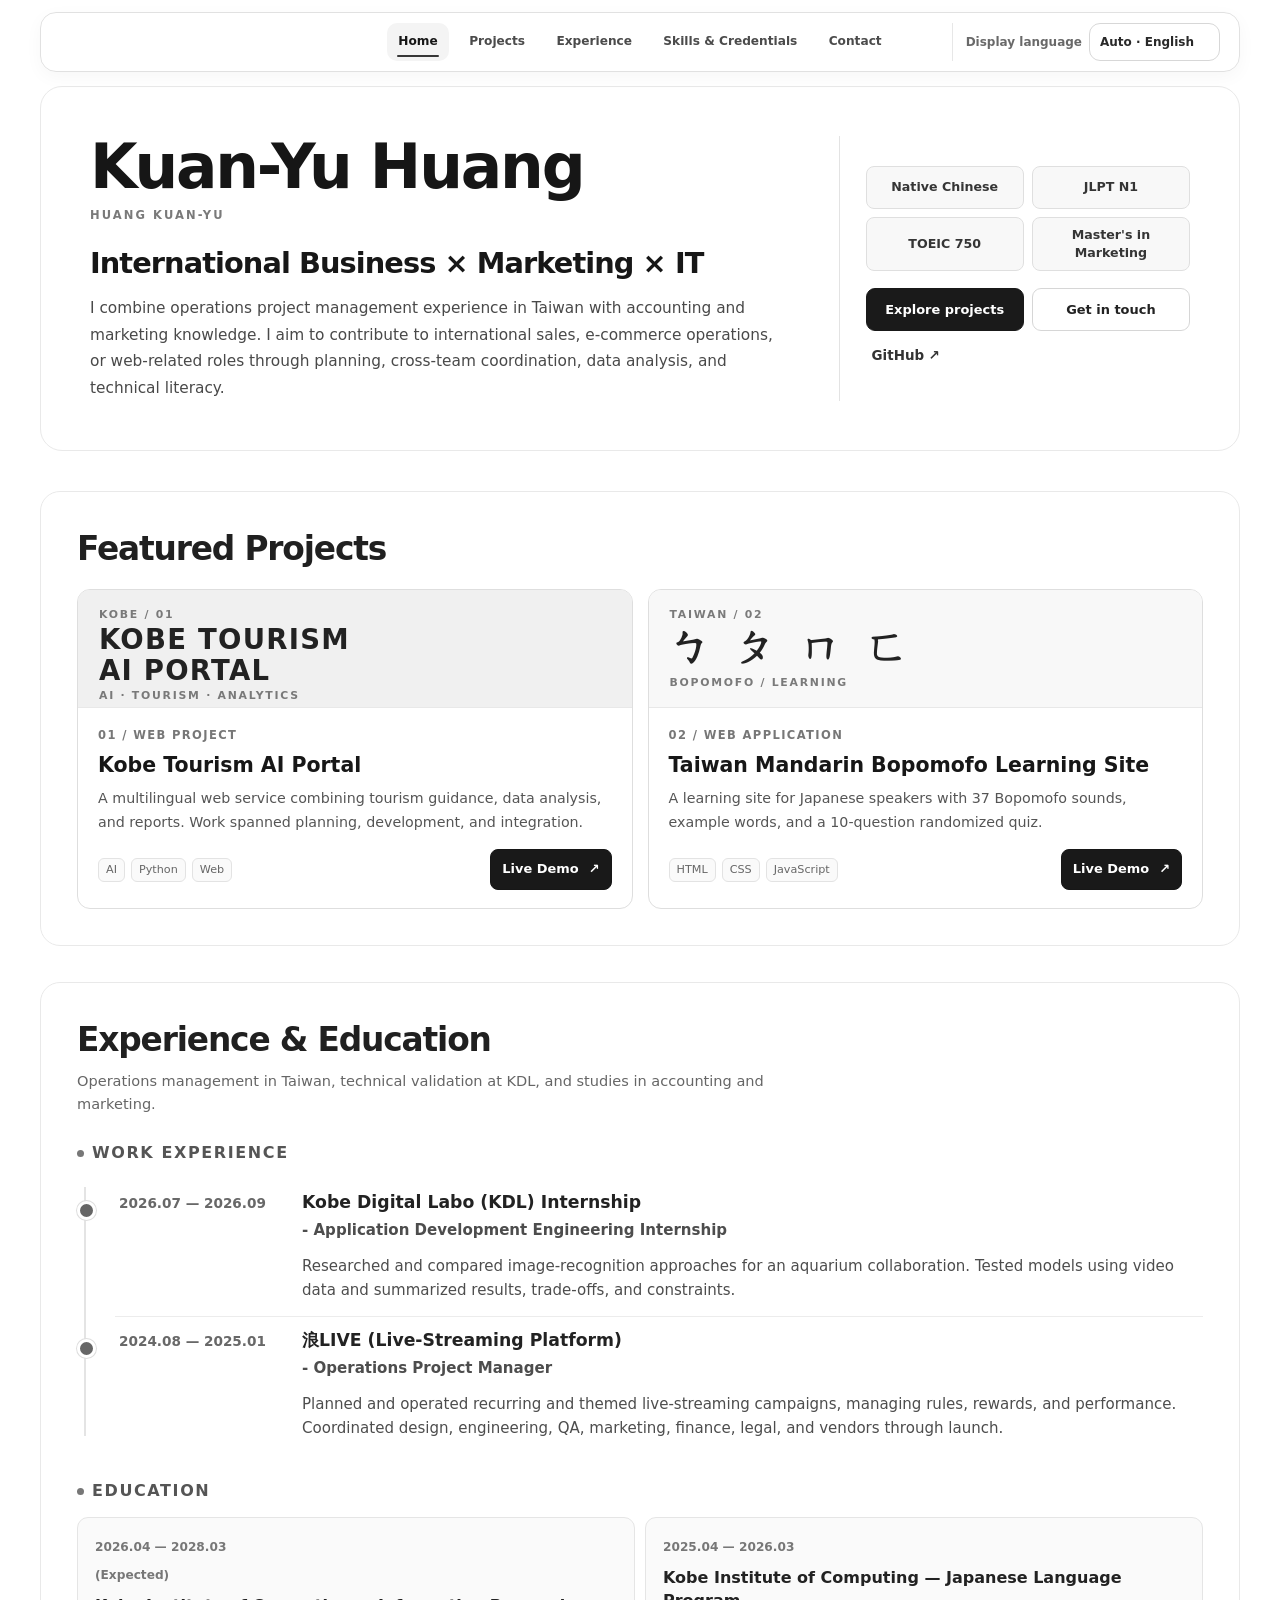
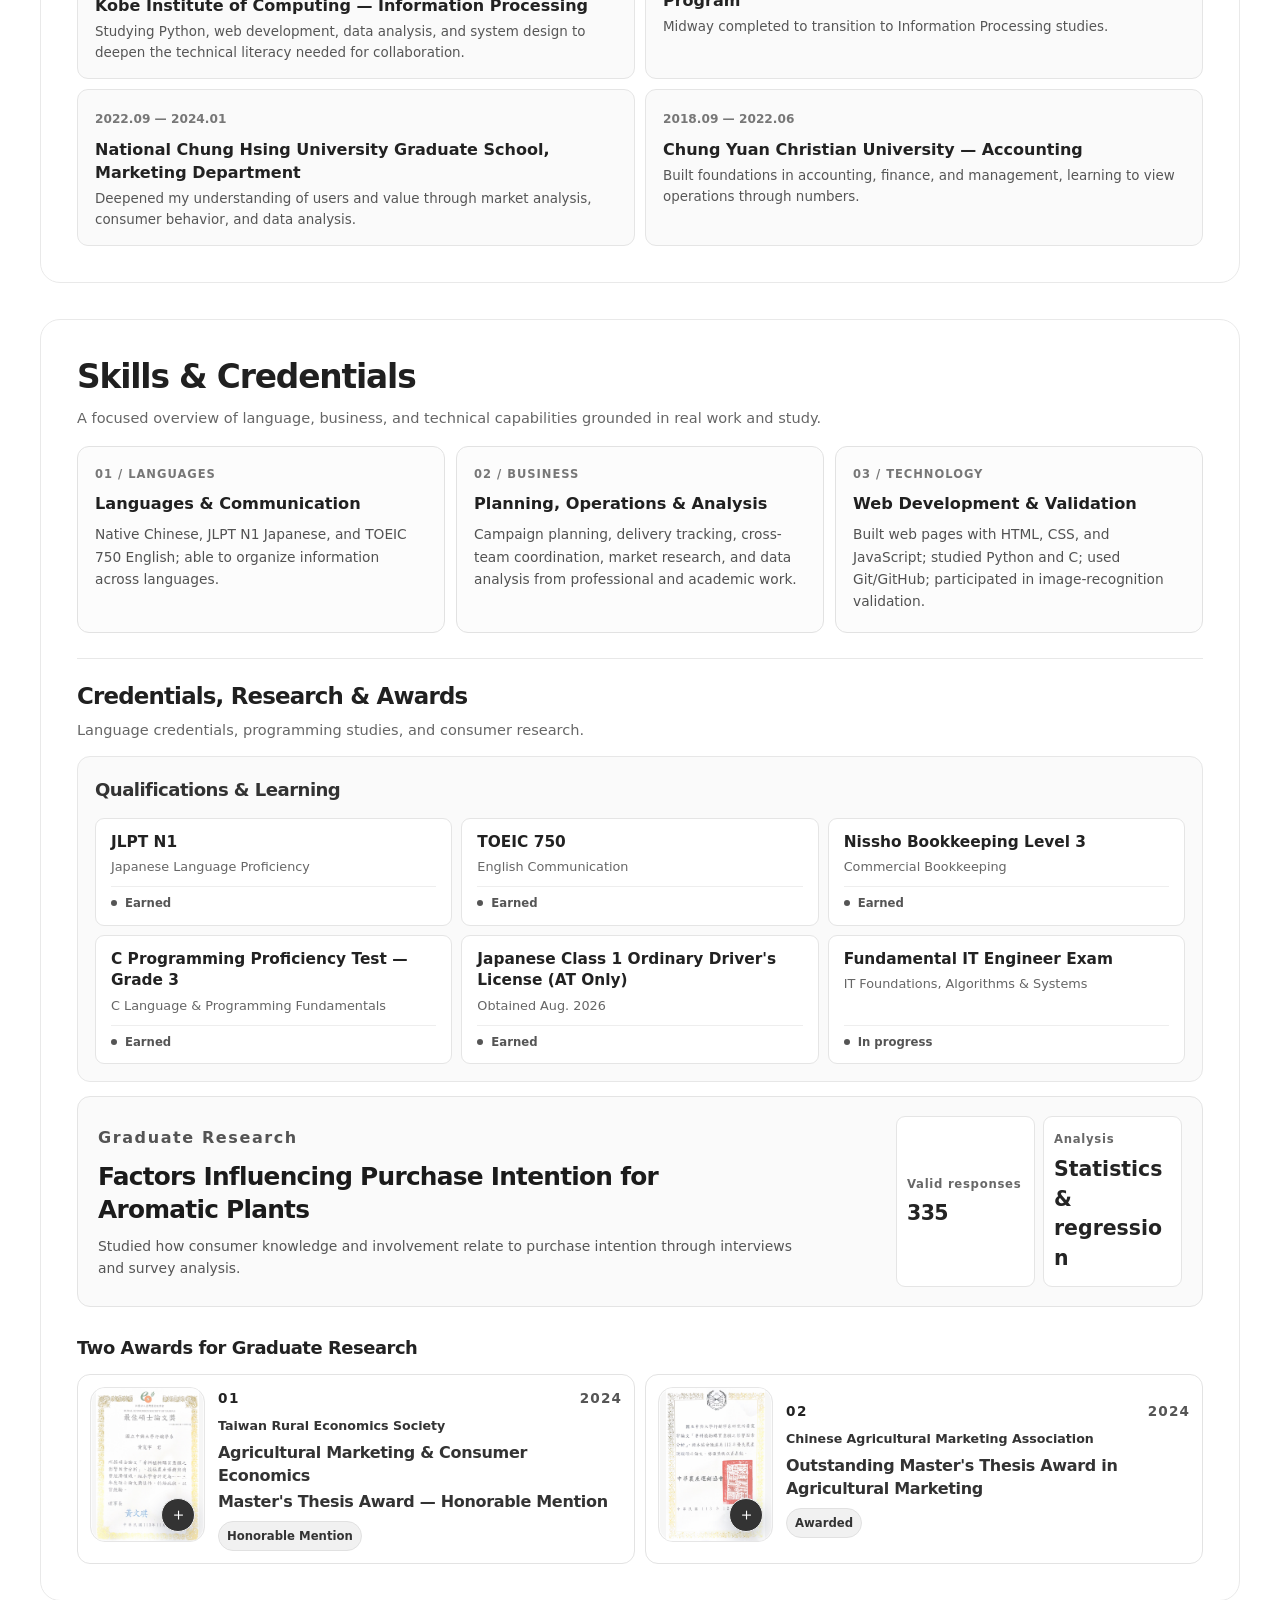
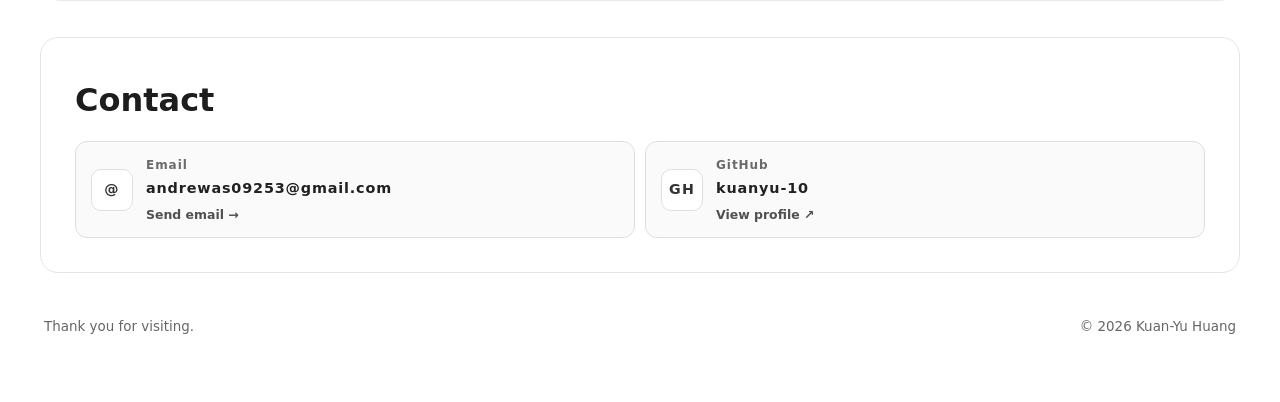
==== commit cfef622e: "refine: center portfolio navigation and improve content density" ====
--- a/index.html
+++ b/index.html
@@ -21,7 +21,7 @@
     <meta name="twitter:image" content="https://kuanyu-10.github.io/portfolio-website/images/og-portfolio.png">
     <meta name="twitter:image:alt" content="Kuan-Yu Huang project delivery portfolio preview">
     <link rel="stylesheet" href="style.css">
-    <link rel="stylesheet" href="portfolio-refresh.css?v=20261010-monochrome2">
+    <link rel="stylesheet" href="portfolio-refresh.css?v=20261010-density3">
     <script src="language.js" defer></script>
     <script src="site.js" defer></script>
     <script src="back-to-top.js" defer></script>
@@ -48,15 +48,19 @@
 
     <header class="hero" id="home">
         <div class="hero-content">
+            <div class="hero-main">
             <h1 data-ja="黄 寛宇" data-zh="黃 寬宇" data-en="Kuan-Yu Huang">黄 寛宇</h1>
             <p class="hero-kana" data-ja="コウ クァンユー" data-zh="HUANG KUAN-YU" data-en="HUANG KUAN-YU">コウ クァンユー</p>
             <h2 data-ja="海外ビジネス × マーケティング × IT" data-zh="海外商務 × 行銷 × IT" data-en="International Business × Marketing × IT">海外ビジネス × マーケティング × IT</h2>
             <p class="hero-lead" data-ja="台湾での運営プロジェクト管理経験と、会計・マーケティングの知識を活かし、海外営業・EC運営・Web関連業務に挑戦したいと考えています。企画、部門間調整、データ分析と技術理解を組み合わせ、利用者と事業をつなぐ仕事を目指しています。" data-zh="結合台灣營運專案管理經驗與會計、行銷專業，期望投入海外營業、EC 營運及 Web 相關工作，運用企劃、跨部門協調、資料分析與技術理解，連結使用者與商業需求。" data-en="I combine operations project management experience in Taiwan with accounting and marketing knowledge. I aim to contribute to international sales, e-commerce operations, or web-related roles through planning, cross-team coordination, data analysis, and technical literacy.">台湾での運営プロジェクト管理経験と、会計・マーケティングの知識を活かし、海外営業・EC運営・Web関連業務に挑戦したいと考えています。企画、部門間調整、データ分析と技術理解を組み合わせ、利用者と事業をつなぐ仕事を目指しています。</p>
+            </div>
+            <div class="hero-side">
             <div class="hero-facts" aria-label="Language and professional highlights"><span data-ja="中国語ネイティブ" data-zh="中文母語" data-en="Native Chinese">中国語ネイティブ</span><span>JLPT N1</span><span>TOEIC 750</span><span data-ja="マーケティング修士" data-zh="行銷碩士" data-en="Master's in Marketing">マーケティング修士</span></div>
             <div class="hero-actions">
                 <a class="button" href="#projects" data-ja="作品を見る" data-zh="查看作品" data-en="Explore projects">作品を見る</a>
                 <a class="button secondary" href="#contact" data-ja="連絡する" data-zh="聯絡我" data-en="Get in touch">連絡する</a>
                 <a class="text-link" href="https://github.com/kuanyu-10" target="_blank" rel="noopener noreferrer">GitHub ↗</a>
+            </div>
             </div>
         </div>
     </header>
--- a/portfolio-refresh.css
+++ b/portfolio-refresh.css
@@ -604,7 +604,7 @@
 .back-to-top .back-to-top-copy { display: none !important; }
 
 /* Responsive navigation and contact */
-@media (max-width: 820px) {
+@media (max-width: 1023px) {
   .site-nav .nav-inner { gap: 10px; }
   .site-nav .menu-toggle { margin: 0 auto 0 0 !important; }
   .site-nav .nav-menu {
@@ -627,3 +627,365 @@
   .home-main #contact.minimal-contact { padding: 25px 19px !important; }
   .back-to-top { bottom: 14px !important; right: 14px !important; }
 }
+
+/* ================================================================
+   v3 — centered navigation and balanced information density
+   Scoped to the portfolio home page; project demos are unchanged.
+   ================================================================ */
+
+/* Center navigation independently of the language control. */
+@media (min-width: 1024px) {
+  .site-nav .nav-inner {
+    display: grid !important;
+    grid-template-columns: minmax(0, 1fr) max-content minmax(0, 1fr);
+    align-items: center;
+    column-gap: 14px;
+    min-height: 60px;
+    padding: 8px 19px;
+  }
+  .site-nav .nav-menu {
+    display: flex !important;
+    grid-column: 2;
+    grid-row: 1;
+    justify-self: center;
+    margin: 0 !important;
+    gap: clamp(4px, .65vw, 12px);
+  }
+  .site-nav .nav-menu a {
+    padding: 8px clamp(7px, .9vw, 12px);
+    font-size: clamp(.76rem, .85vw, .85rem);
+  }
+  .site-nav .language-control {
+    grid-column: 3;
+    grid-row: 1;
+    justify-self: end;
+    margin: 0 !important;
+    padding-left: 13px;
+  }
+  .site-nav .menu-toggle { display: none !important; }
+}
+
+/* Two-column intro uses the width rather than leaving a wide empty side. */
+.hero {
+  min-height: 0 !important;
+  padding: clamp(30px, 4.1vw, 49px) !important;
+  margin-top: 14px !important;
+}
+.hero .hero-content {
+  width: 100%;
+  max-width: none !important;
+  display: grid !important;
+  grid-template-columns: minmax(0, 1.56fr) minmax(248px, .78fr);
+  align-items: center;
+  gap: clamp(22px, 4vw, 47px);
+}
+.hero .hero-main { min-width: 0; }
+.hero .hero-side {
+  min-width: 0;
+  align-self: stretch;
+  display: flex;
+  flex-direction: column;
+  justify-content: center;
+  gap: 17px;
+  padding-left: clamp(17px, 2vw, 29px);
+  border-left: 1px solid #e3e3e3;
+}
+.hero .hero-main h1 { font-size: clamp(2.8rem, 4.8vw, 4.45rem) !important; }
+.hero .hero-main .hero-kana { margin-top: 8px; }
+.hero .hero-main h2 {
+  margin-top: 18px !important;
+  font-size: clamp(1.38rem, 2.25vw, 2rem) !important;
+  line-height: 1.35 !important;
+}
+.hero .hero-main .hero-lead {
+  margin-top: 13px !important;
+  max-width: 740px;
+  line-height: 1.72 !important;
+  font-size: .96rem !important;
+}
+.hero .hero-side .hero-facts {
+  display: grid;
+  grid-template-columns: repeat(2, minmax(0, 1fr));
+  margin: 0 !important;
+  gap: 8px;
+}
+.hero .hero-side .hero-facts span {
+  display: flex;
+  min-width: 0;
+  min-height: 43px;
+  align-items: center;
+  justify-content: center;
+  padding: 8px 9px;
+  border-radius: 8px;
+  border-color: #dfdfdf;
+  color: #353535;
+  text-align: center;
+  line-height: 1.45;
+  font-size: .79rem;
+}
+.hero .hero-side .hero-actions {
+  display: grid !important;
+  grid-template-columns: repeat(2, minmax(0, 1fr)) !important;
+  gap: 8px !important;
+  align-items: center;
+  margin: 0 !important;
+}
+.hero .hero-side .hero-actions .button {
+  width: 100% !important;
+  min-width: 0;
+  min-height: 43px;
+  padding: 9px 8px !important;
+  font-size: .81rem;
+}
+.hero .hero-side .hero-actions .text-link {
+  grid-column: 1 / -1 !important;
+  justify-self: start;
+  justify-content: flex-start !important;
+  width: auto !important;
+  min-height: 32px;
+  font-size: .84rem;
+}
+
+/* Rhythm: tighter sections and less oversized decorative space. */
+.home-main .section {
+  margin-top: 12px !important;
+  padding: clamp(22px, 3vw, 36px) !important;
+}
+.home-main .section-heading h2 {
+  margin-top: 0 !important;
+  font-size: clamp(1.48rem, 2.6vw, 2.05rem) !important;
+  line-height: 1.3 !important;
+}
+.home-main .section-heading > p,
+.home-main .section-heading > p:last-child {
+  margin: 7px 0 0 !important;
+  font-size: .91rem !important;
+  line-height: 1.62 !important;
+}
+.home-main .section-heading::after { display: none !important; }
+
+/* Project previews stay visual without occupying half a card. */
+.project-simple-grid { margin-top: 18px !important; gap: 15px !important; }
+.project-simple-card { border-radius: 13px !important; }
+.project-simple-visual {
+  height: 118px !important;
+  padding: 15px 21px !important;
+}
+.project-simple-visual strong { font-size: clamp(1.35rem, 2.15vw, 1.95rem) !important; }
+.project-simple-visual-zhuyin strong { font-size: clamp(1.8rem, 3.4vw, 2.5rem) !important; }
+.project-simple-body { padding: 17px 20px 18px !important; }
+.project-simple-body h3 {
+  margin: 6px 0 7px !important;
+  font-size: clamp(1.1rem, 1.8vw, 1.28rem) !important;
+}
+.project-simple-body > p {
+  font-size: .89rem !important;
+  line-height: 1.67 !important;
+}
+.project-simple-footer {
+  margin-top: auto !important;
+  padding-top: 15px;
+  gap: 10px;
+}
+.project-simple-tags span { padding: 4px 7px; font-size: .7rem; }
+.project-simple-link { padding: 8px 11px !important; font-size: .81rem; }
+
+/* Timeline for work; compact two-column grid for education. */
+.experience-section .career-subsection { margin-top: 22px !important; }
+.experience-section .career-subsection .career-list { margin-top: 13px !important; }
+.experience-section .career-subsection:not(:last-child) .career-list article {
+  min-height: 0 !important;
+  padding-top: 11px !important;
+  padding-bottom: 13px !important;
+}
+.experience-section .career-subsection:not(:last-child) .career-list p {
+  line-height: 1.59 !important;
+  font-size: .94rem !important;
+}
+.experience-section .career-subsection:last-child .career-list {
+  display: grid !important;
+  grid-template-columns: repeat(2, minmax(0, 1fr)) !important;
+  gap: 10px !important;
+  padding-left: 0 !important;
+  position: static !important;
+}
+.experience-section .career-subsection:last-child .career-list::before,
+.experience-section .career-subsection:last-child .career-list article::before { content: none !important; display: none !important; }
+.experience-section .career-subsection:last-child .career-list article,
+.experience-section .career-subsection:last-child .career-list article:hover {
+  min-width: 0;
+  min-height: 0 !important;
+  display: block !important;
+  padding: 14px 17px !important;
+  border: 1px solid #e5e5e5 !important;
+  border-radius: 11px !important;
+  background: #fafafa !important;
+  background-image: none !important;
+  transform: none !important;
+}
+.experience-section .career-subsection:last-child .career-list time {
+  font-size: .76rem;
+  font-weight: 700;
+  color: #777 !important;
+}
+.experience-section .career-subsection:last-child .career-list h3 {
+  margin: 6px 0 0;
+  font-size: 1.0rem;
+  line-height: 1.45;
+}
+.experience-section .career-subsection:last-child .career-list p {
+  margin: 5px 0 0 !important;
+  font-size: .84rem !important;
+  line-height: 1.56 !important;
+  color: #565656 !important;
+}
+
+/* Avoid oversized capability cards. */
+.compact-skill-grid { gap: 11px !important; margin-top: 17px !important; }
+.compact-skill-card {
+  min-height: 0 !important;
+  padding: 17px 17px 19px !important;
+}
+.compact-skill-card h3 { margin: 8px 0 7px !important; font-size: 1.01rem; }
+.compact-skill-card p { line-height: 1.62 !important; font-size: .86rem !important; }
+
+/* Credentials, research and honors: compact but fully visible. */
+.expertise-section .credentials-inline { margin-top: 25px !important; padding-top: 23px !important; }
+.expertise-section .credentials-inline .section-heading h2 { font-size: 1.43rem !important; }
+#skills .credentials-inline .qualification-overview {
+  margin-top: 14px !important;
+  padding: 17px !important;
+}
+#skills .credentials-inline .qualification-intro h3 {
+  font-size: 1.13rem !important;
+}
+#skills .credentials-inline .qualification-grid {
+  margin-top: 12px !important;
+  gap: 9px !important;
+}
+#skills .credentials-inline .qualification-card {
+  min-height: 0 !important;
+  padding: 13px 15px !important;
+  gap: 9px !important;
+  border-radius: 9px !important;
+}
+#skills .credentials-inline .qualification-card h4 {
+  font-size: .96rem !important;
+  line-height: 1.42 !important;
+}
+#skills .credentials-inline .qualification-card p {
+  margin-top: 4px !important;
+  font-size: .8rem !important;
+}
+#skills .credentials-inline .qualification-card .credential-status {
+  padding-top: 8px !important;
+  font-size: .73rem !important;
+}
+#skills .credentials-inline .research-feature {
+  margin-top: 14px !important;
+  padding: 19px 20px !important;
+  gap: 18px !important;
+}
+#skills .credentials-inline .research-feature h3 { font-size: clamp(1.18rem, 2vw, 1.55rem) !important; }
+#skills .credentials-inline .research-feature p { margin-top: 8px !important; font-size: .87rem !important; line-height: 1.59 !important; }
+#skills .credentials-inline .research-facts { gap: 8px !important; }
+#skills .credentials-inline .research-facts div { padding: 12px 10px !important; }
+#skills .credentials-inline .research-facts dt { font-size: .73rem !important; }
+#skills .credentials-inline .research-facts dd { font-size: clamp(1rem, 1.7vw, 1.28rem) !important; }
+#skills .credentials-inline .recognition-heading { margin-top: 20px !important; }
+#skills .credentials-inline .recognition-heading h3 { font-size: 1.12rem !important; }
+#skills .credentials-inline .recognition-grid { margin-top: 11px !important; gap: 10px !important; }
+#skills .credentials-inline .recognition-card {
+  min-height: 0 !important;
+  padding: 12px !important;
+  grid-template-columns: minmax(92px, 115px) minmax(0, 1fr) !important;
+  gap: 13px !important;
+}
+#skills .credentials-inline .recognition-card figure { height: 155px !important; }
+#skills .credentials-inline .recognition-card .recognition-copy h4 {
+  margin-top: 5px !important;
+  font-size: 1rem !important;
+  line-height: 1.46 !important;
+}
+#skills .credentials-inline .recognition-card .recognition-copy p {
+  margin-top: 6px !important;
+  font-size: .79rem !important;
+}
+#skills .credentials-inline .award-result { margin-top: 7px !important; padding: 4px 8px !important; font-size: .73rem !important; }
+
+/* Contact: compact and consistent with the content cards. */
+.home-main #contact.minimal-contact { padding: clamp(22px, 3vw, 34px) !important; }
+.home-main #contact.minimal-contact h2 { margin-bottom: 13px !important; }
+.home-main #contact.minimal-contact .contact-links { gap: 10px !important; }
+.home-main #contact.minimal-contact .contact-links .contact-action { min-height: 87px !important; padding: 13px 15px !important; }
+.site-footer { padding: 20px 4px 29px !important; }
+
+/* Tablet & mobile: centered desktop navigation becomes accessible menu. */
+@media (max-width: 950px) {
+  .hero .hero-content {
+    grid-template-columns: 1fr !important;
+    gap: 18px !important;
+  }
+  .hero .hero-side {
+    padding: 18px 0 0 !important;
+    border-left: 0 !important;
+    border-top: 1px solid #e3e3e3;
+  }
+  .hero .hero-side .hero-facts { grid-template-columns: repeat(4, minmax(0, 1fr)); }
+  .hero .hero-side .hero-actions { grid-template-columns: max-content max-content 1fr !important; align-items: center; }
+  .hero .hero-side .hero-actions .button { padding-inline: 16px !important; }
+  .hero .hero-side .hero-actions .text-link { grid-column: 3 !important; justify-self: end; }
+  .compact-skill-grid { grid-template-columns: repeat(2, minmax(0,1fr)); }
+  .compact-skill-grid .compact-skill-card:last-child { grid-column: 1 / -1; }
+}
+@media (max-width: 820px) {
+  .site-nav .nav-inner {
+    display: flex !important;
+    flex-wrap: wrap;
+    justify-content: space-between !important;
+    min-height: 58px;
+    gap: 9px;
+    padding: 8px 13px;
+  }
+  .site-nav .menu-toggle { display: block !important; margin: 0 auto 0 0 !important; }
+  .site-nav .language-control {
+    margin-left: auto !important;
+    padding-left: 0 !important;
+    border-left: 0 !important;
+  }
+  .site-nav .nav-menu {
+    display: none !important;
+    width: 100%;
+    order: 3;
+    margin: 0 !important;
+    padding: 9px 0 0;
+    border-top: 1px solid #e6e6e6;
+    grid-template-columns: repeat(2, minmax(0, 1fr));
+    gap: 4px !important;
+    box-shadow: none !important;
+  }
+  .site-nav .nav-menu.is-open { display: grid !important; }
+  .site-nav .nav-menu a { font-size: .87rem !important; text-align: center; }
+}
+@media (max-width: 700px) {
+  .hero .hero-side .hero-facts { grid-template-columns: repeat(2, minmax(0, 1fr)); }
+  .hero .hero-side .hero-actions { grid-template-columns: repeat(2, minmax(0, 1fr)) !important; }
+  .hero .hero-side .hero-actions .text-link { grid-column: 1 / -1 !important; justify-self: start; }
+  .experience-section .career-subsection:last-child .career-list { grid-template-columns: 1fr !important; }
+  #skills .credentials-inline .recognition-card { grid-template-columns: 100px minmax(0,1fr) !important; }
+}
+@media (max-width: 520px) {
+  .hero { padding: 25px 21px !important; }
+  .hero .hero-main h1 { font-size: clamp(2.65rem, 13vw, 3.65rem) !important; }
+  .hero .hero-main h2 { margin-top: 17px !important; font-size: 1.4rem !important; }
+  .hero .hero-main .hero-lead { font-size: .91rem !important; line-height: 1.7 !important; }
+  .home-main .section { padding: 22px 18px !important; }
+  .compact-skill-grid { grid-template-columns: 1fr; }
+  .compact-skill-grid .compact-skill-card:last-child { grid-column: auto; }
+  .project-simple-visual { height: 105px !important; }
+  .project-simple-body { padding: 15px 16px !important; }
+  #skills .credentials-inline .qualification-grid { grid-template-columns: 1fr !important; }
+  #skills .credentials-inline .research-facts { grid-template-columns: 1fr 1fr !important; }
+  #skills .credentials-inline .recognition-card { grid-template-columns: 92px minmax(0,1fr) !important; }
+  #skills .credentials-inline .recognition-card figure { height: 126px !important; }
+}
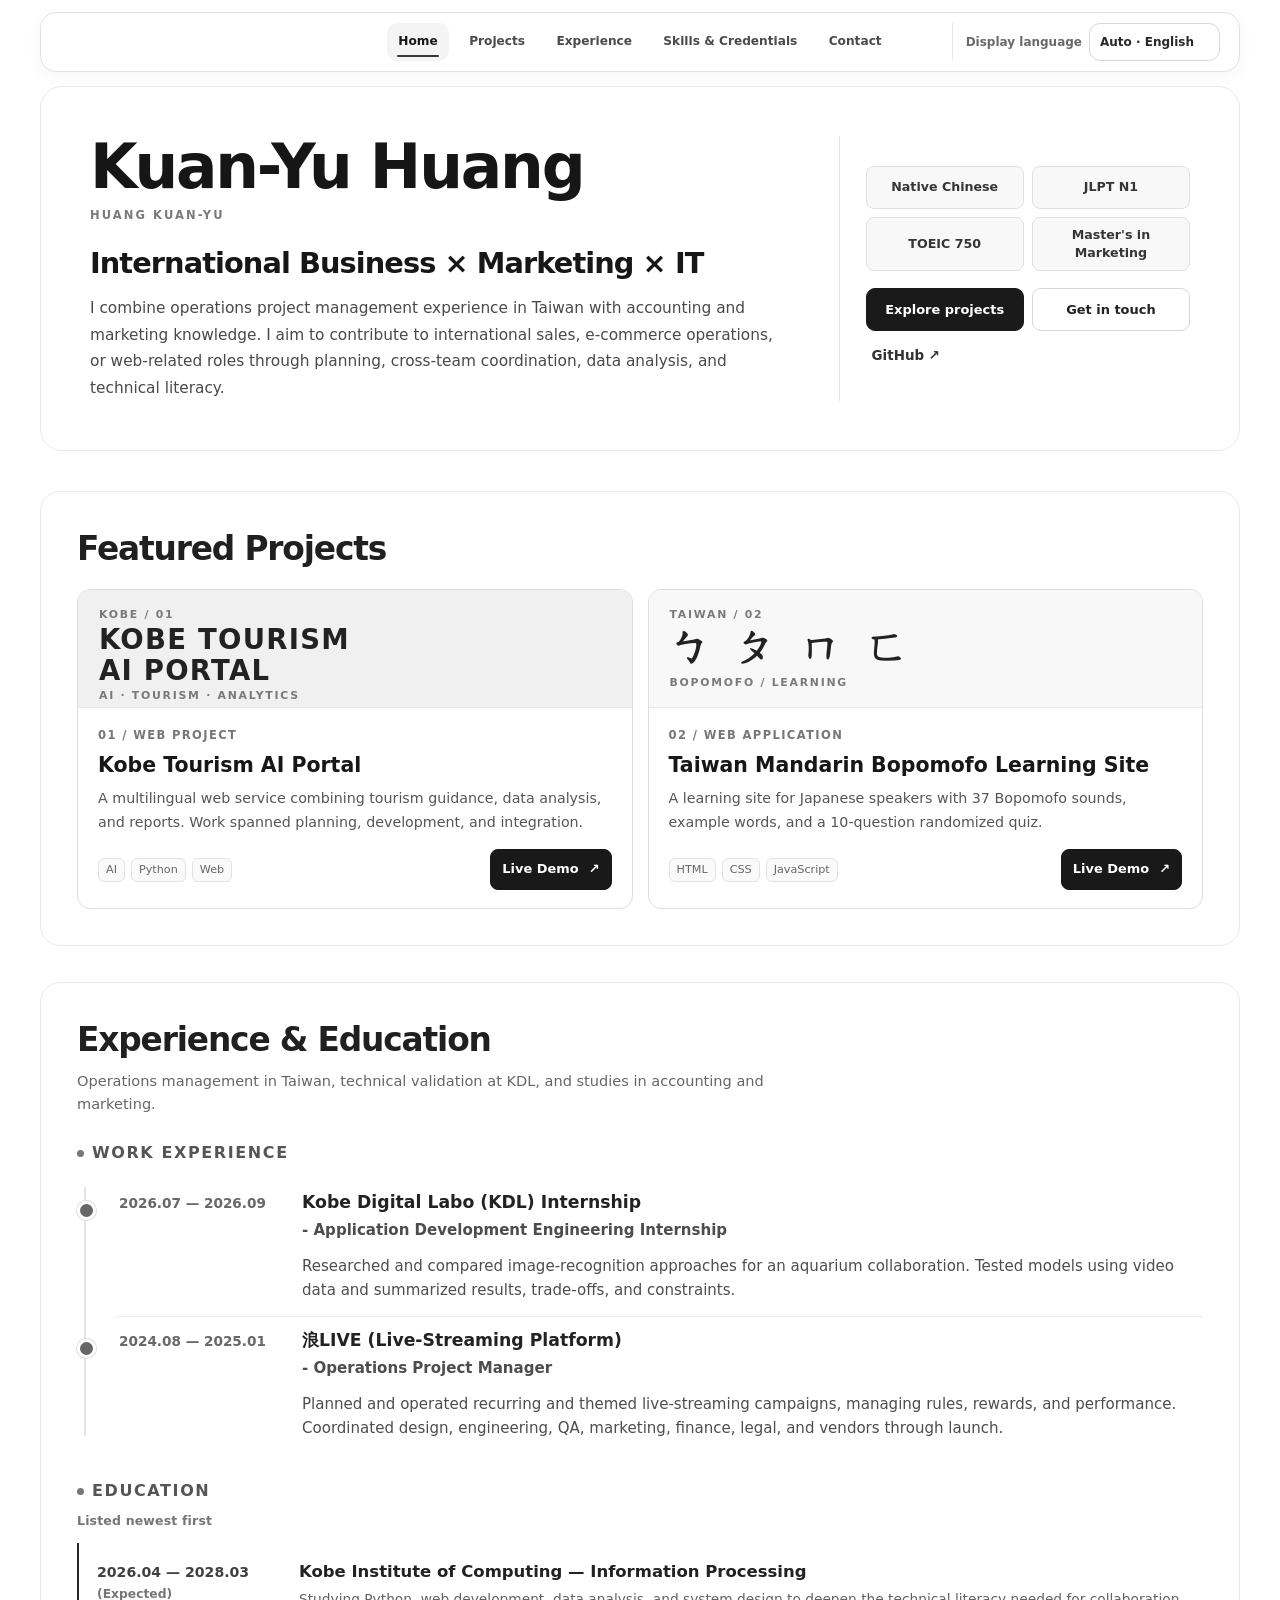
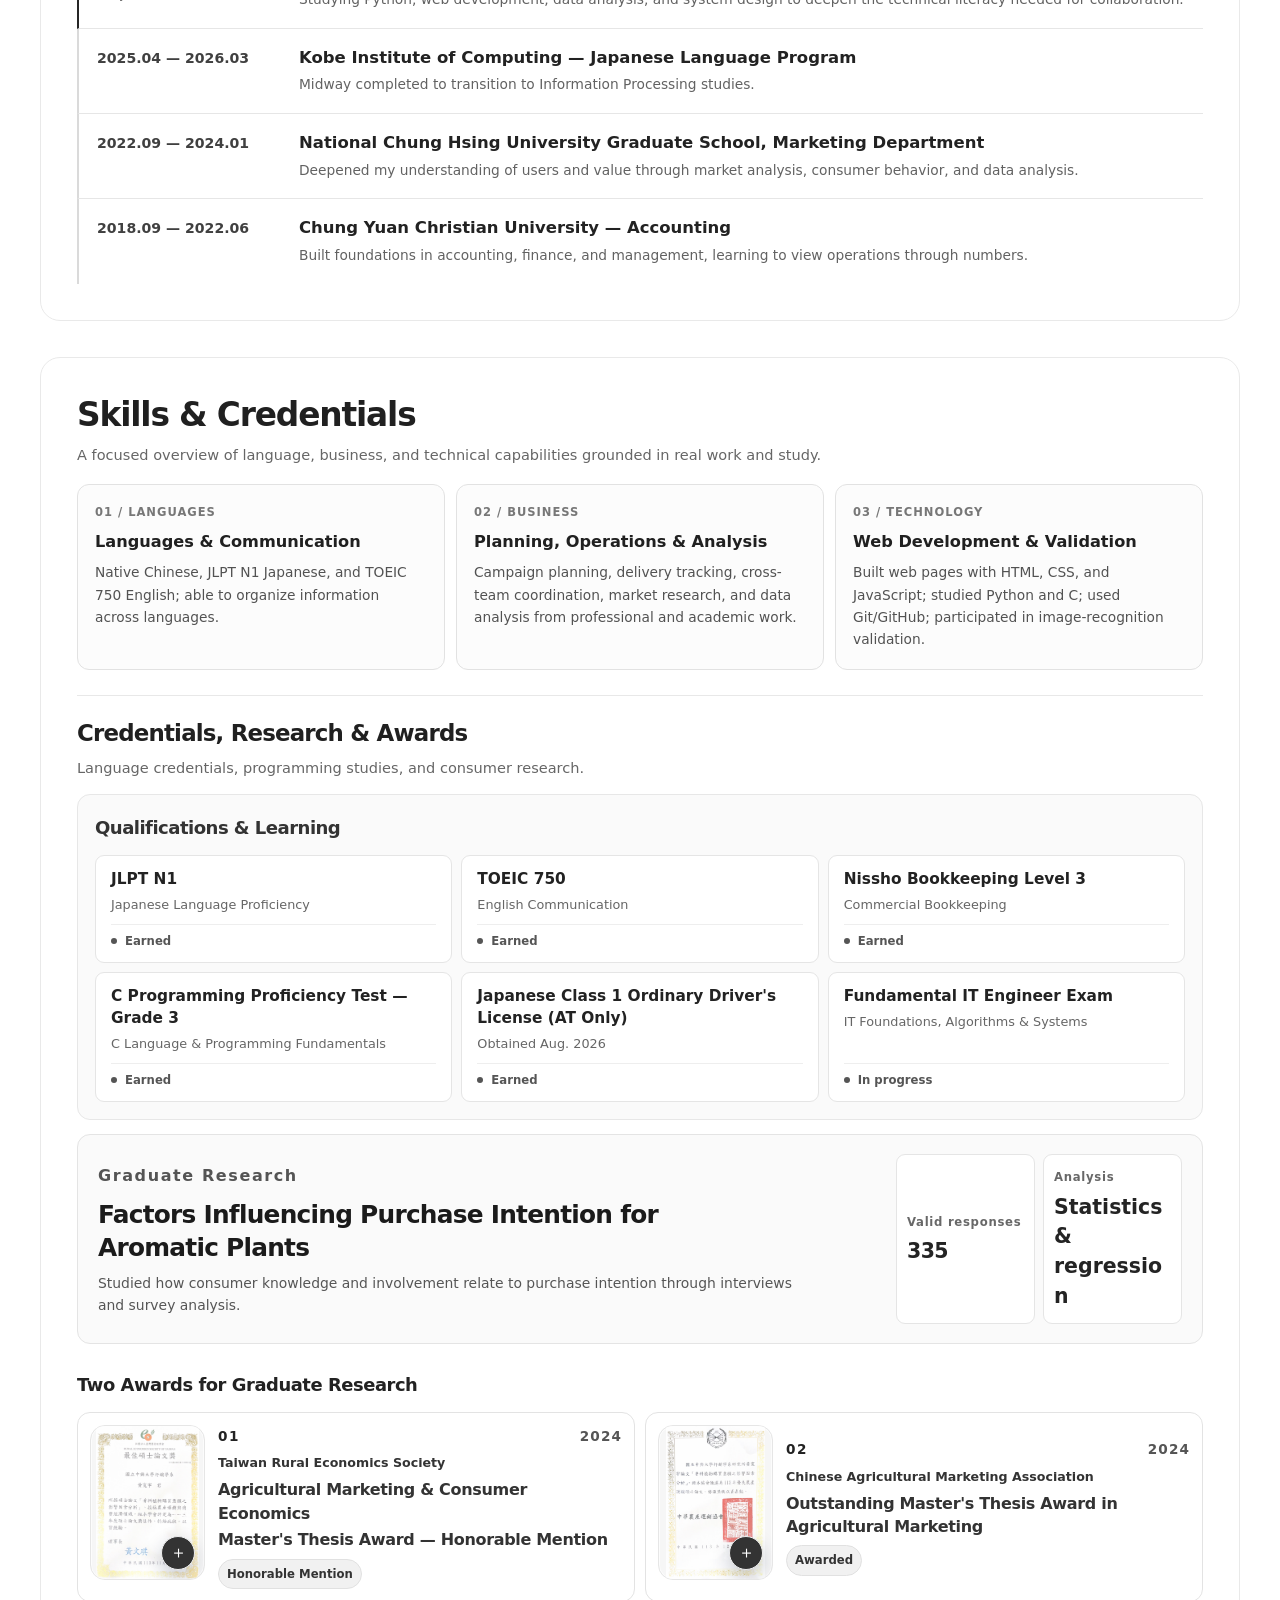
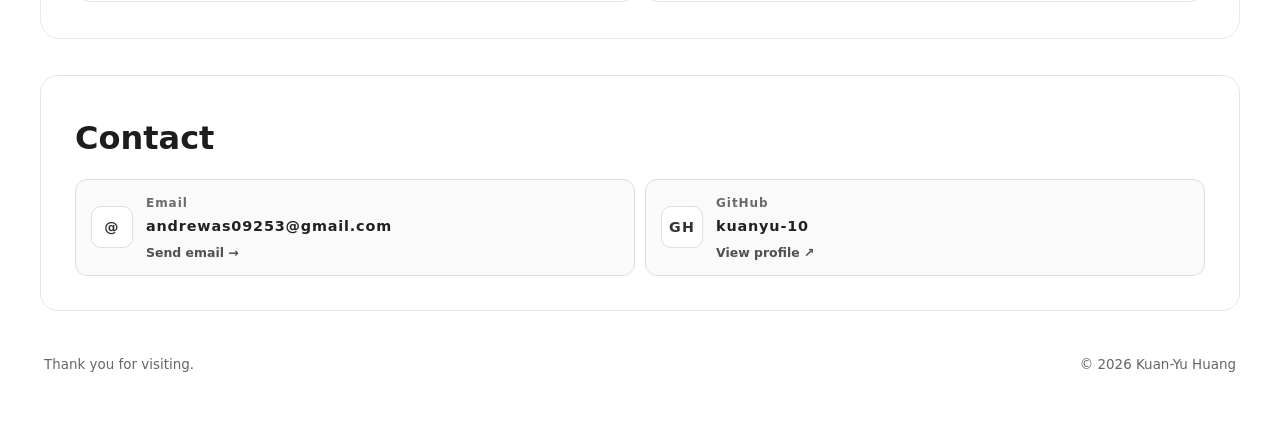
==== commit 26de87b5: "fix: restore clear chronological education timeline" ====
--- a/index.html
+++ b/index.html
@@ -21,7 +21,7 @@
     <meta name="twitter:image" content="https://kuanyu-10.github.io/portfolio-website/images/og-portfolio.png">
     <meta name="twitter:image:alt" content="Kuan-Yu Huang project delivery portfolio preview">
     <link rel="stylesheet" href="style.css">
-    <link rel="stylesheet" href="portfolio-refresh.css?v=20261010-density3">
+    <link rel="stylesheet" href="portfolio-refresh.css?v=20261010-education4">
     <script src="language.js" defer></script>
     <script src="site.js" defer></script>
     <script src="back-to-top.js" defer></script>
@@ -121,7 +121,8 @@
 
             <div class="career-subsection">
                 <p class="career-label eyebrow" data-ja="学歴" data-zh="學歷" data-en="EDUCATION">學歷</p>
-                <div class="career-list">
+                <p class="education-order-note" data-ja="新しい順に掲載" data-zh="依時間由近至遠排列" data-en="Listed newest first">新しい順に掲載</p>
+                <div class="career-list education-timeline">
                     <article><time><span data-ja="2026.04 — 2028.03" data-zh="2026.04 — 2028.03" data-en="2026.04 — 2028.03">2026.04 — 2028.03</span><br><span data-ja="在学中" data-zh="（預計畢業）" data-en="(Expected)">（預計畢業）</span></time><div><h3 data-ja="神戸電子専門学校 情報処理学科" data-zh="神戶電子專門學校・資訊處理科" data-en="Kobe Institute of Computing — Information Processing">神戸電子専門学校 情報処理学科</h3><p data-ja="Python、Web開発、データ分析、システム構成を学び、開発側と連携するための技術理解を深めています。" data-zh="研習 Python、Web 開發、資料分析及系統架構，深化與開發端合作所需的技術理解。" data-en="Studying Python, web development, data analysis, and system design to deepen the technical literacy needed for collaboration.">Python、Web開発、データ分析、システム構成を学び、開発側と連携するための技術理解を深めています。</p></div></article>
                     <article><time>2025.04 — 2026.03</time><div><h3 data-ja="神戸電子専門学校 日本語学科 途中修了" data-zh="神戶電子專門學校・日本語科" data-en="Kobe Institute of Computing — Japanese Language Program">神戸電子専門学校 日本語科</h3><p data-ja="情報処理学科への進学に伴い、日本語学科の課程を予定より早く修了しました。" data-zh="為了升讀資訊處理科，提前結束日語科課程。" data-en="Midway completed to transition to Information Processing studies.">為了升讀資訊處理科，提前結束日語科課程。</p></div></article>
                     <article><time>2022.09 — 2024.01</time><div><h3 data-ja="国立中興大学大学院 マーケティング専攻 修士課程修了" data-zh="國立中興大學研究所・行銷學系" data-en="National Chung Hsing University Graduate School, Marketing Department">国立中興大学大学院 行銷學系</h3><p data-ja="市場分析、消費者行動、データ分析を通じて、利用者と価値を考える力を深めました。" data-zh="透過市場分析、消費者行為及資料分析，深化思考使用者與價值的能力。" data-en="Deepened my understanding of users and value through market analysis, consumer behavior, and data analysis.">市場分析、消費者行動、データ分析を通じて、利用者と価値を考える力を深めました。</p></div></article>
--- a/portfolio-refresh.css
+++ b/portfolio-refresh.css
@@ -989,3 +989,96 @@
   #skills .credentials-inline .recognition-card { grid-template-columns: 92px minmax(0,1fr) !important; }
   #skills .credentials-inline .recognition-card figure { height: 126px !important; }
 }
+
+/* ================================================================
+   Education reading order: most recent first, one item per row.
+   Dates remain in a stable left-hand column on desktops.
+   ================================================================ */
+#experience .education-order-note {
+  margin: 6px 0 0;
+  color: #757575;
+  font-size: .78rem;
+  font-weight: 600;
+  letter-spacing: .015em;
+}
+#experience .career-subsection:last-child .career-list.education-timeline {
+  display: grid !important;
+  grid-template-columns: minmax(0, 1fr) !important;
+  gap: 0 !important;
+  margin-top: 12px !important;
+  padding-left: 0 !important;
+  position: relative !important;
+}
+#experience .career-subsection:last-child .career-list.education-timeline::before {
+  content: none !important;
+  display: none !important;
+}
+#experience .career-subsection:last-child .career-list.education-timeline article,
+#experience .career-subsection:last-child .career-list.education-timeline article:hover {
+  display: grid !important;
+  grid-template-columns: 174px minmax(0, 1fr) !important;
+  align-items: start !important;
+  gap: clamp(15px, 2.5vw, 28px) !important;
+  margin: 0 !important;
+  padding: 17px 11px 17px 18px !important;
+  border: 0 !important;
+  border-bottom: 1px solid #e6e6e6 !important;
+  border-left: 2px solid #dadada !important;
+  border-radius: 0 !important;
+  background: #fff !important;
+  background-image: none !important;
+  box-shadow: none !important;
+  transform: none !important;
+}
+#experience .career-subsection:last-child .career-list.education-timeline article:first-child {
+  border-left-color: #262626 !important;
+}
+#experience .career-subsection:last-child .career-list.education-timeline article:last-child {
+  border-bottom: 0 !important;
+}
+#experience .career-subsection:last-child .career-list.education-timeline article::before {
+  content: none !important;
+  display: none !important;
+}
+#experience .career-subsection:last-child .career-list.education-timeline time {
+  display: block;
+  padding: 2px 0 0 !important;
+  color: #404040 !important;
+  font-size: .88rem !important;
+  font-weight: 700 !important;
+  line-height: 1.5 !important;
+  white-space: nowrap;
+  font-variant-numeric: tabular-nums;
+}
+#experience .career-subsection:last-child .career-list.education-timeline time span:last-child:not(:first-child) {
+  font-size: .77rem;
+  color: #767676 !important;
+  font-weight: 600;
+}
+#experience .career-subsection:last-child .career-list.education-timeline article > div {
+  min-width: 0;
+}
+#experience .career-subsection:last-child .career-list.education-timeline h3 {
+  margin: 0 !important;
+  color: #222 !important;
+  font-size: 1.03rem !important;
+  line-height: 1.5 !important;
+}
+#experience .career-subsection:last-child .career-list.education-timeline p {
+  margin: 4px 0 0 !important;
+  color: #626262 !important;
+  font-size: .86rem !important;
+  line-height: 1.57 !important;
+}
+@media (max-width: 720px) {
+  #experience .career-subsection:last-child .career-list.education-timeline article,
+  #experience .career-subsection:last-child .career-list.education-timeline article:hover {
+    grid-template-columns: minmax(0, 1fr) !important;
+    gap: 4px !important;
+    padding: 14px 10px 15px 15px !important;
+  }
+  #experience .career-subsection:last-child .career-list.education-timeline time {
+    white-space: normal;
+    font-size: .82rem !important;
+  }
+}
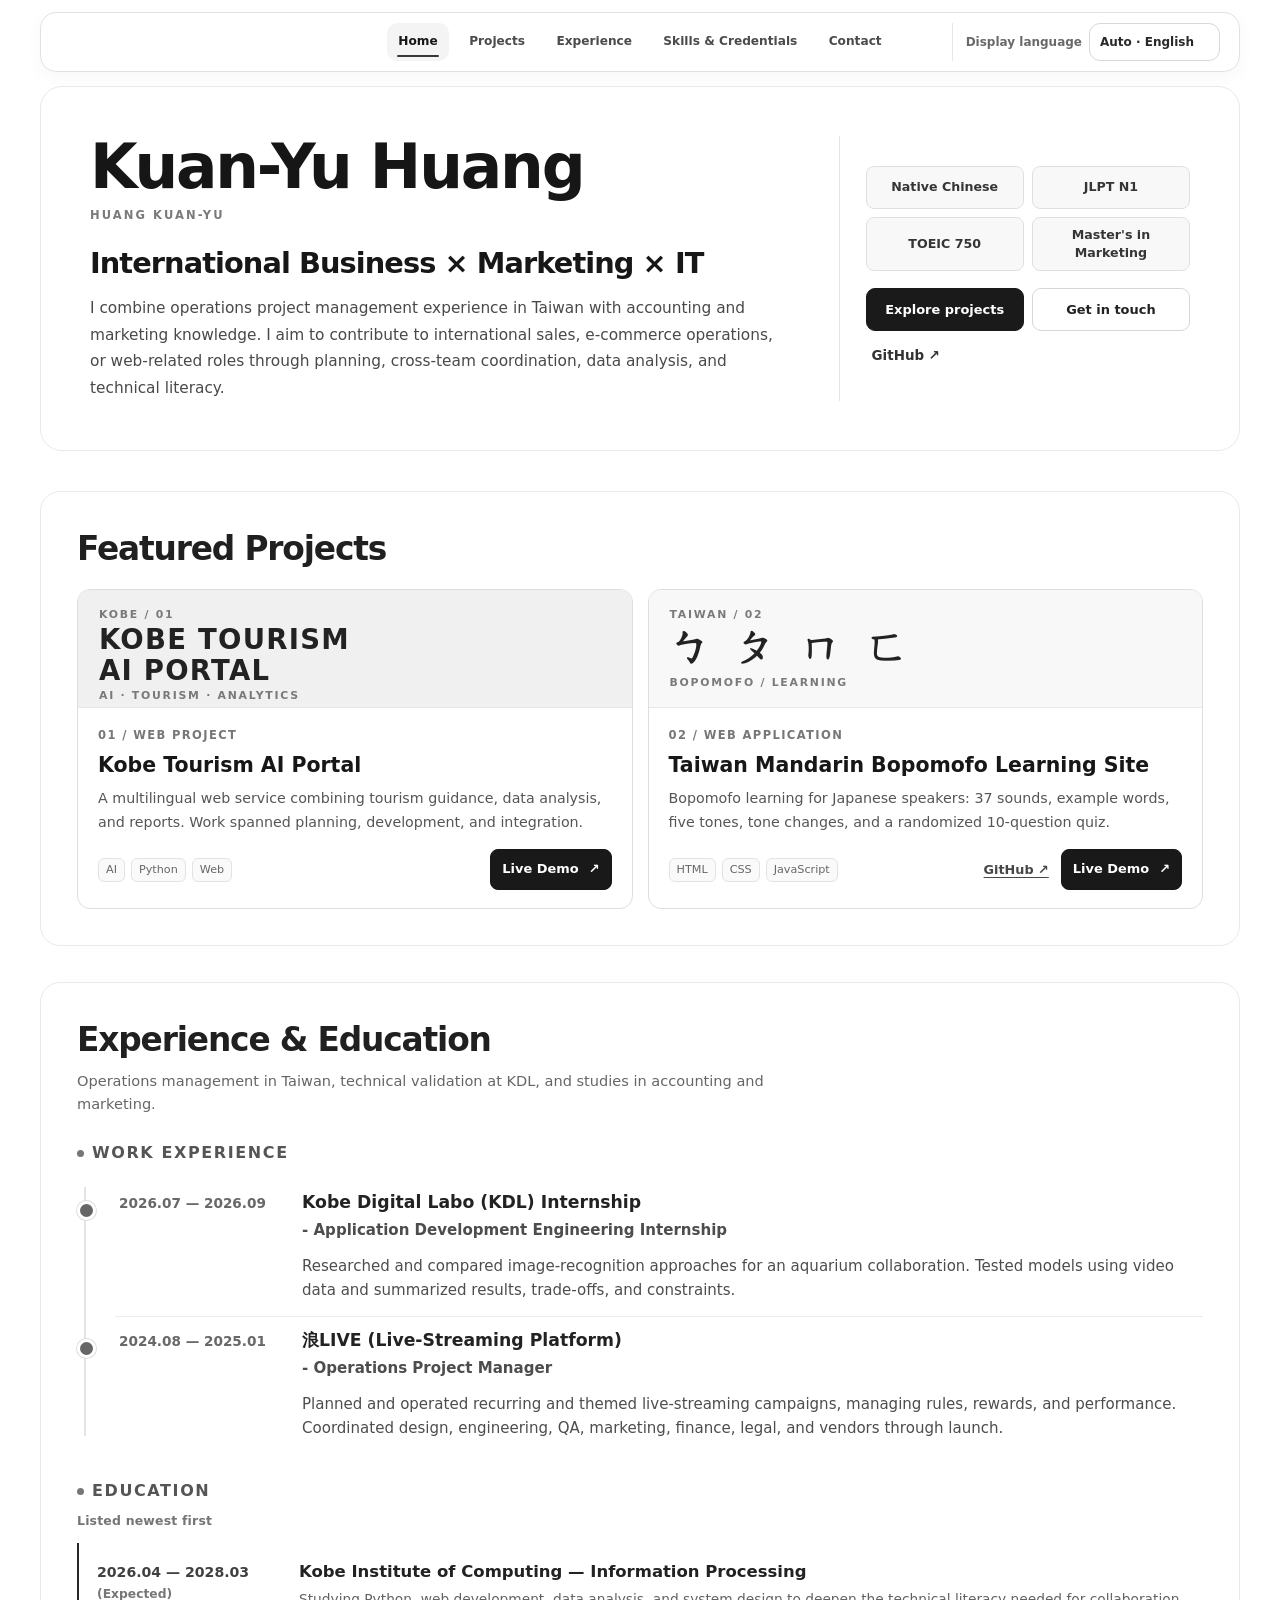
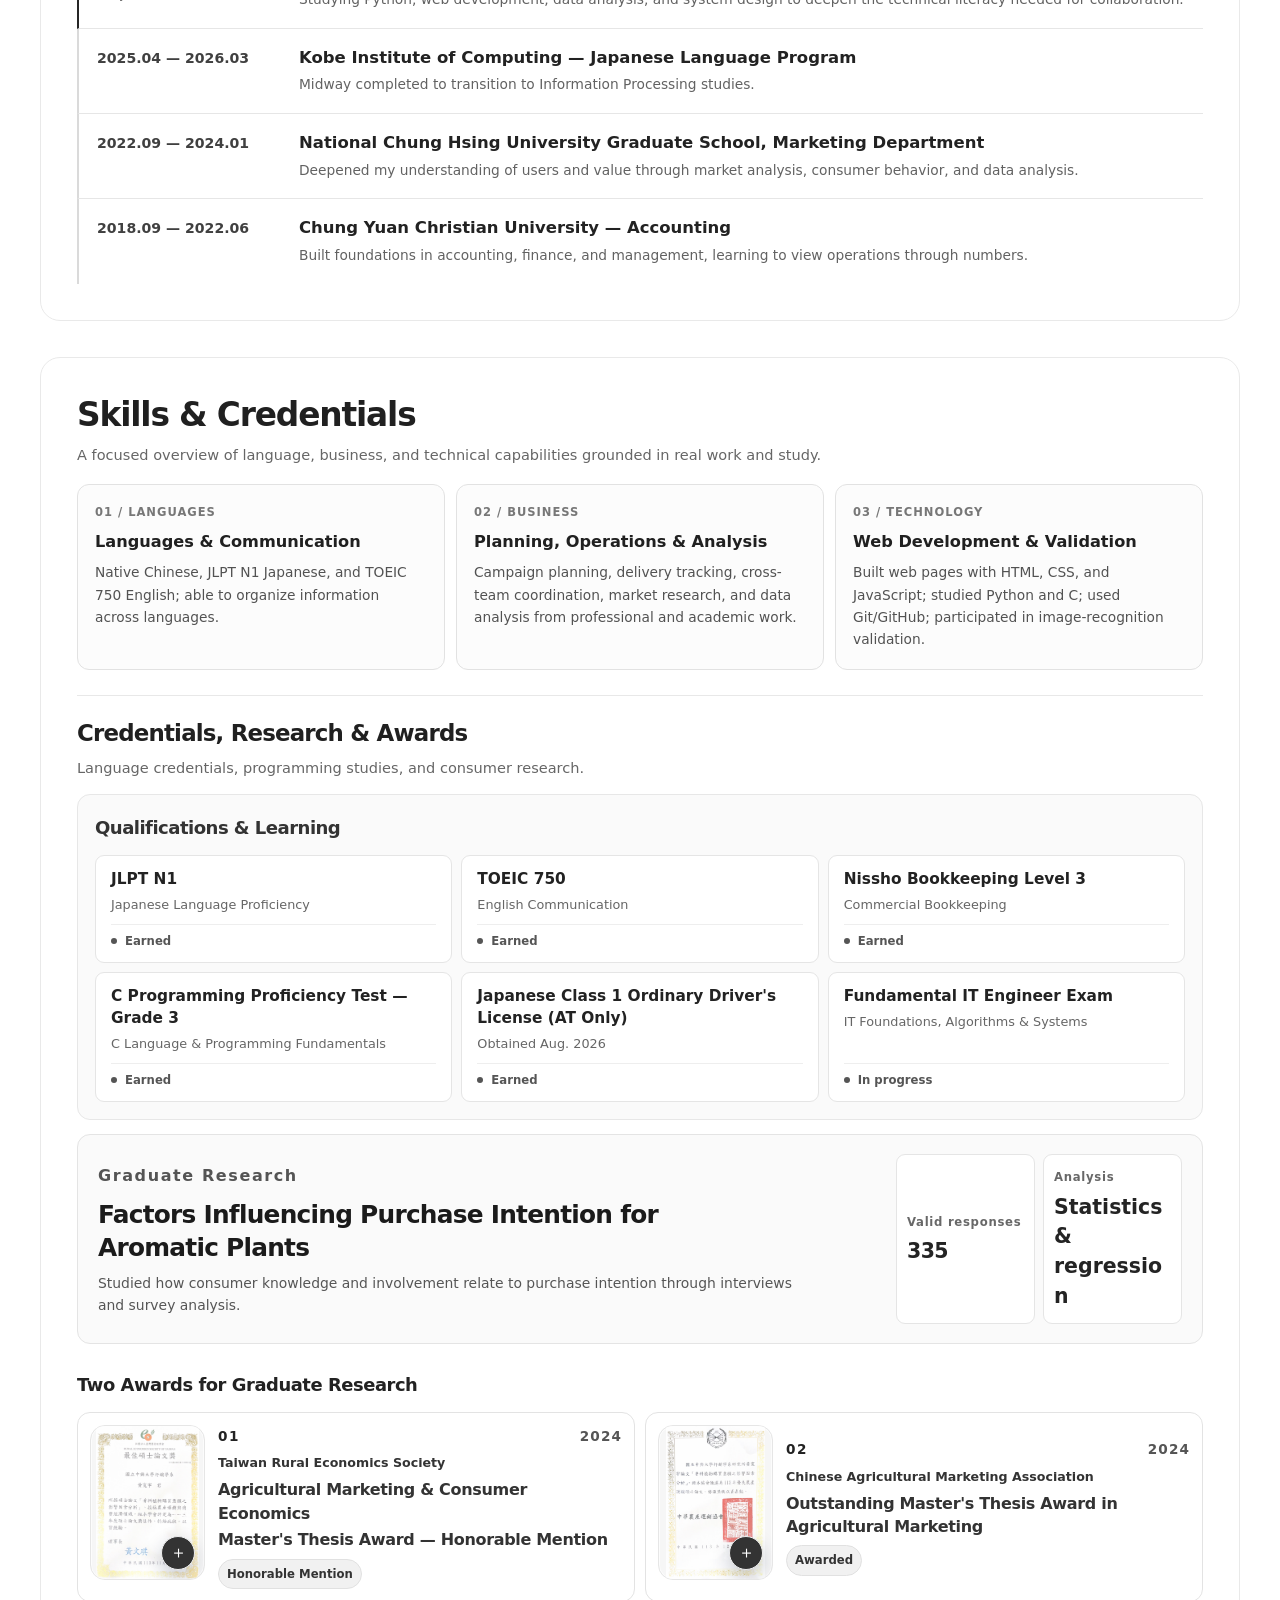
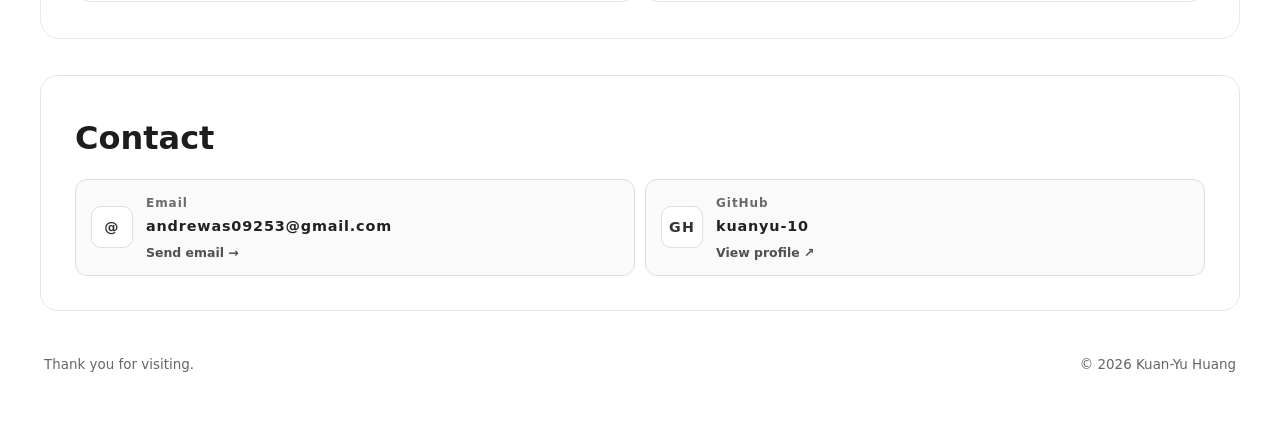
==== commit f1690479: "feat: link standalone Bopomofo source repository from portfolio" ====
--- a/index.html
+++ b/index.html
@@ -21,7 +21,7 @@
     <meta name="twitter:image" content="https://kuanyu-10.github.io/portfolio-website/images/og-portfolio.png">
     <meta name="twitter:image:alt" content="Kuan-Yu Huang project delivery portfolio preview">
     <link rel="stylesheet" href="style.css">
-    <link rel="stylesheet" href="portfolio-refresh.css?v=20261010-education4">
+    <link rel="stylesheet" href="portfolio-refresh.css?v=20261011-repo">
     <script src="language.js" defer></script>
     <script src="site.js" defer></script>
     <script src="back-to-top.js" defer></script>
@@ -91,8 +91,8 @@
                     <div class="project-simple-body">
                         <div class="project-simple-number">02 / WEB APPLICATION</div>
                         <h3 data-ja="台湾華語・注音符号学習サイト" data-zh="台灣華語・注音符號學習網站" data-en="Taiwan Mandarin Bopomofo Learning Site">台湾華語・注音符号学習サイト</h3>
-                        <p data-ja="日本語話者向けに、37種類の注音符号を音声と例単語で学べるサイト。ランダム10問のクイズで理解度を確認できます。" data-zh="為日語使用者設計的注音學習網站，可聆聽 37 個注音符號及例詞，並透過隨機 10 題測驗練習。" data-en="A learning site for Japanese speakers with 37 Bopomofo sounds, example words, and a 10-question randomized quiz.">日本語話者向けに、37種類の注音符号を音声と例単語で学べるサイト。ランダム10問のクイズで理解度を確認できます。</p>
-                        <div class="project-simple-footer"><div class="project-simple-tags"><span>HTML</span><span>CSS</span><span>JavaScript</span></div><a class="project-simple-link" href="projects/zhuyin-learning/" target="_blank" rel="noopener noreferrer" aria-label="Bopomofo learning site live demo"><span>Live Demo</span><span aria-hidden="true">↗</span></a></div>
+                        <p data-ja="日本語話者向けの注音学習サイト。37種類の発音・例単語、五声調と変調の練習、ランダム10問のクイズに対応。" data-zh="為日語使用者設計，包含 37 個注音發音、例詞、五聲調與變調練習，以及隨機十題測驗。" data-en="Bopomofo learning for Japanese speakers: 37 sounds, example words, five tones, tone changes, and a randomized 10-question quiz.">日本語話者向けの注音学習サイト。37種類の発音・例単語、五声調と変調の練習、ランダム10問のクイズに対応。</p>
+                        <div class="project-simple-footer"><div class="project-simple-tags"><span>HTML</span><span>CSS</span><span>JavaScript</span></div><a class="project-repo-link" href="https://github.com/kuanyu-10/bopomofo" target="_blank" rel="noopener noreferrer" aria-label="Bopomofo source code on GitHub">GitHub ↗</a><a class="project-simple-link" href="projects/zhuyin-learning/" target="_blank" rel="noopener noreferrer" aria-label="Bopomofo learning site live demo"><span>Live Demo</span><span aria-hidden="true">↗</span></a></div>
                     </div>
                 </article>
             </div>
--- a/portfolio-refresh.css
+++ b/portfolio-refresh.css
@@ -1082,3 +1082,17 @@
     font-size: .82rem !important;
   }
 }
+
+/* Temporary migration phase: show GitHub source alongside working demo. */
+.project-simple-footer .project-repo-link {
+  margin-left: auto;
+  padding: 8px 2px;
+  color: #474747;
+  font-size: .8rem;
+  font-weight: 650;
+  white-space: nowrap;
+  text-decoration: underline;
+  text-underline-offset: 3px;
+}
+.project-simple-footer .project-repo-link:hover { color: #111; }
+.project-simple-footer .project-repo-link + .project-simple-link { margin-left: 0; }
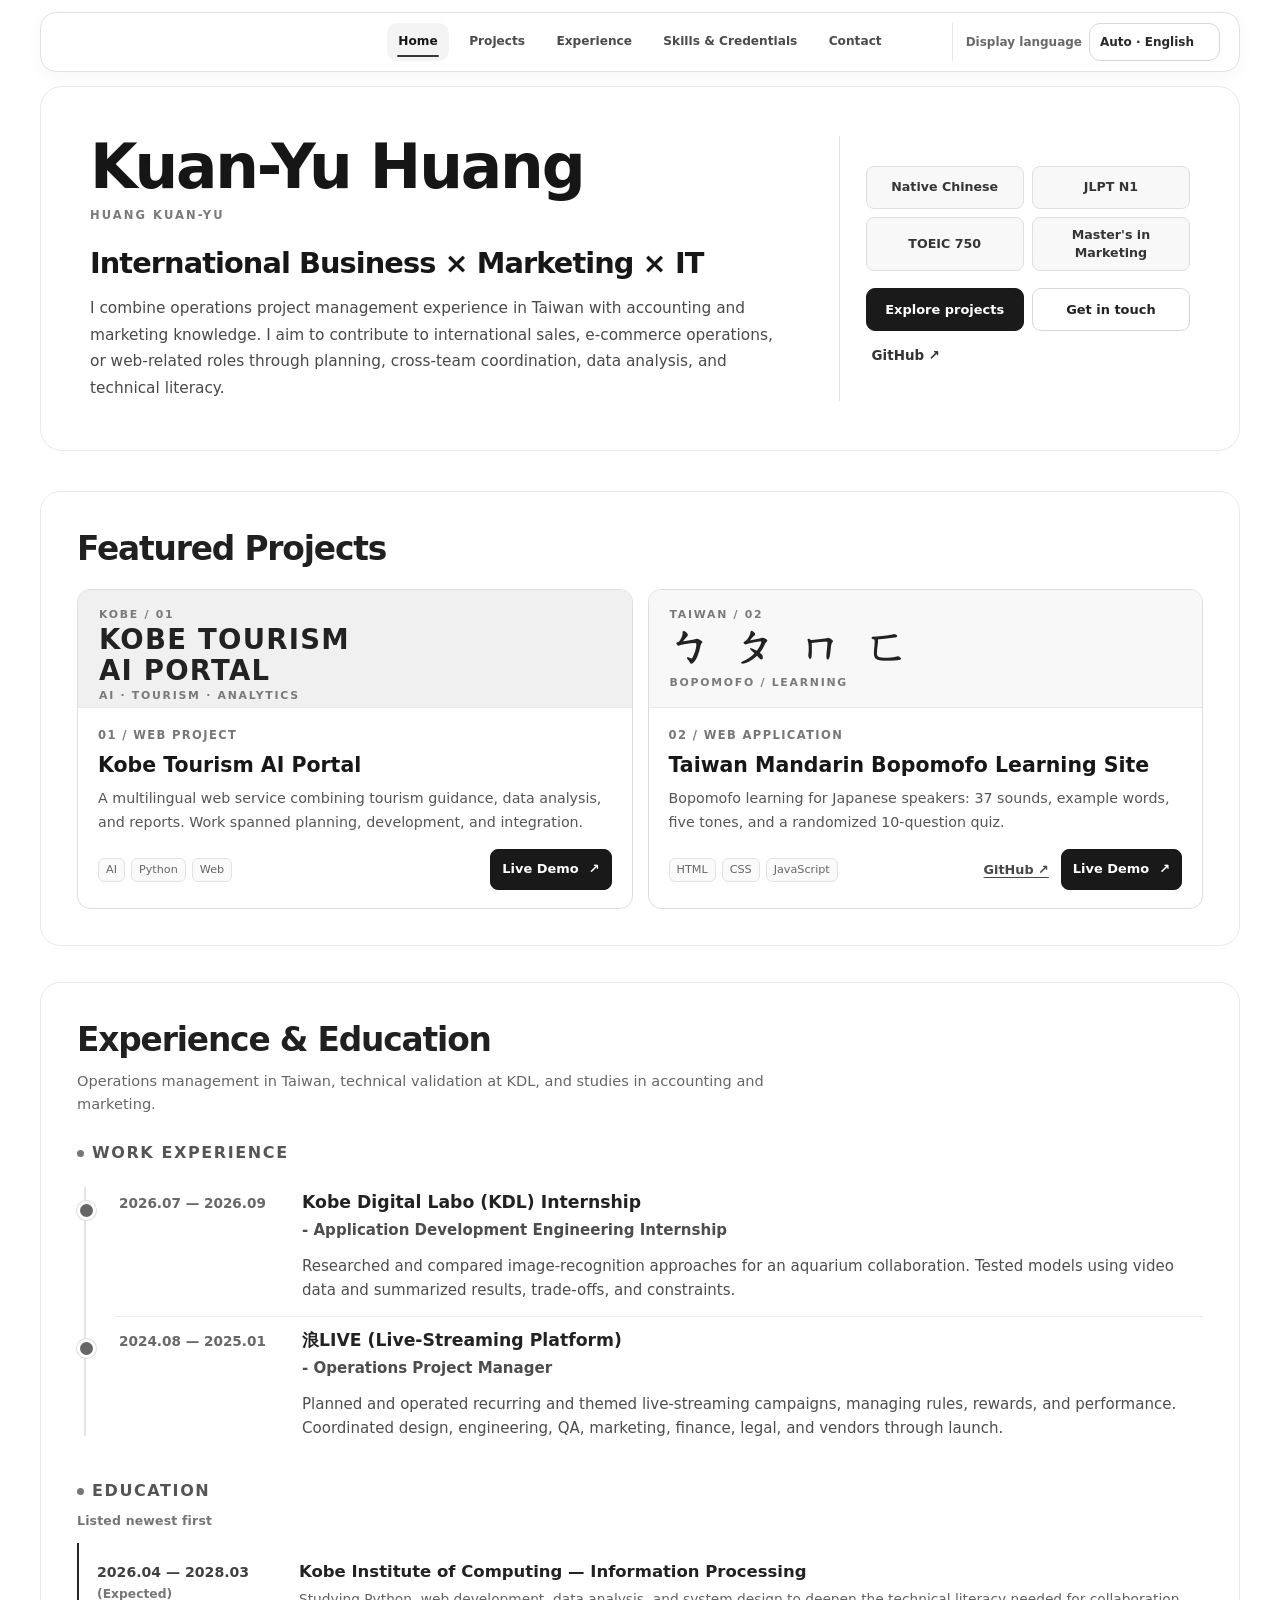
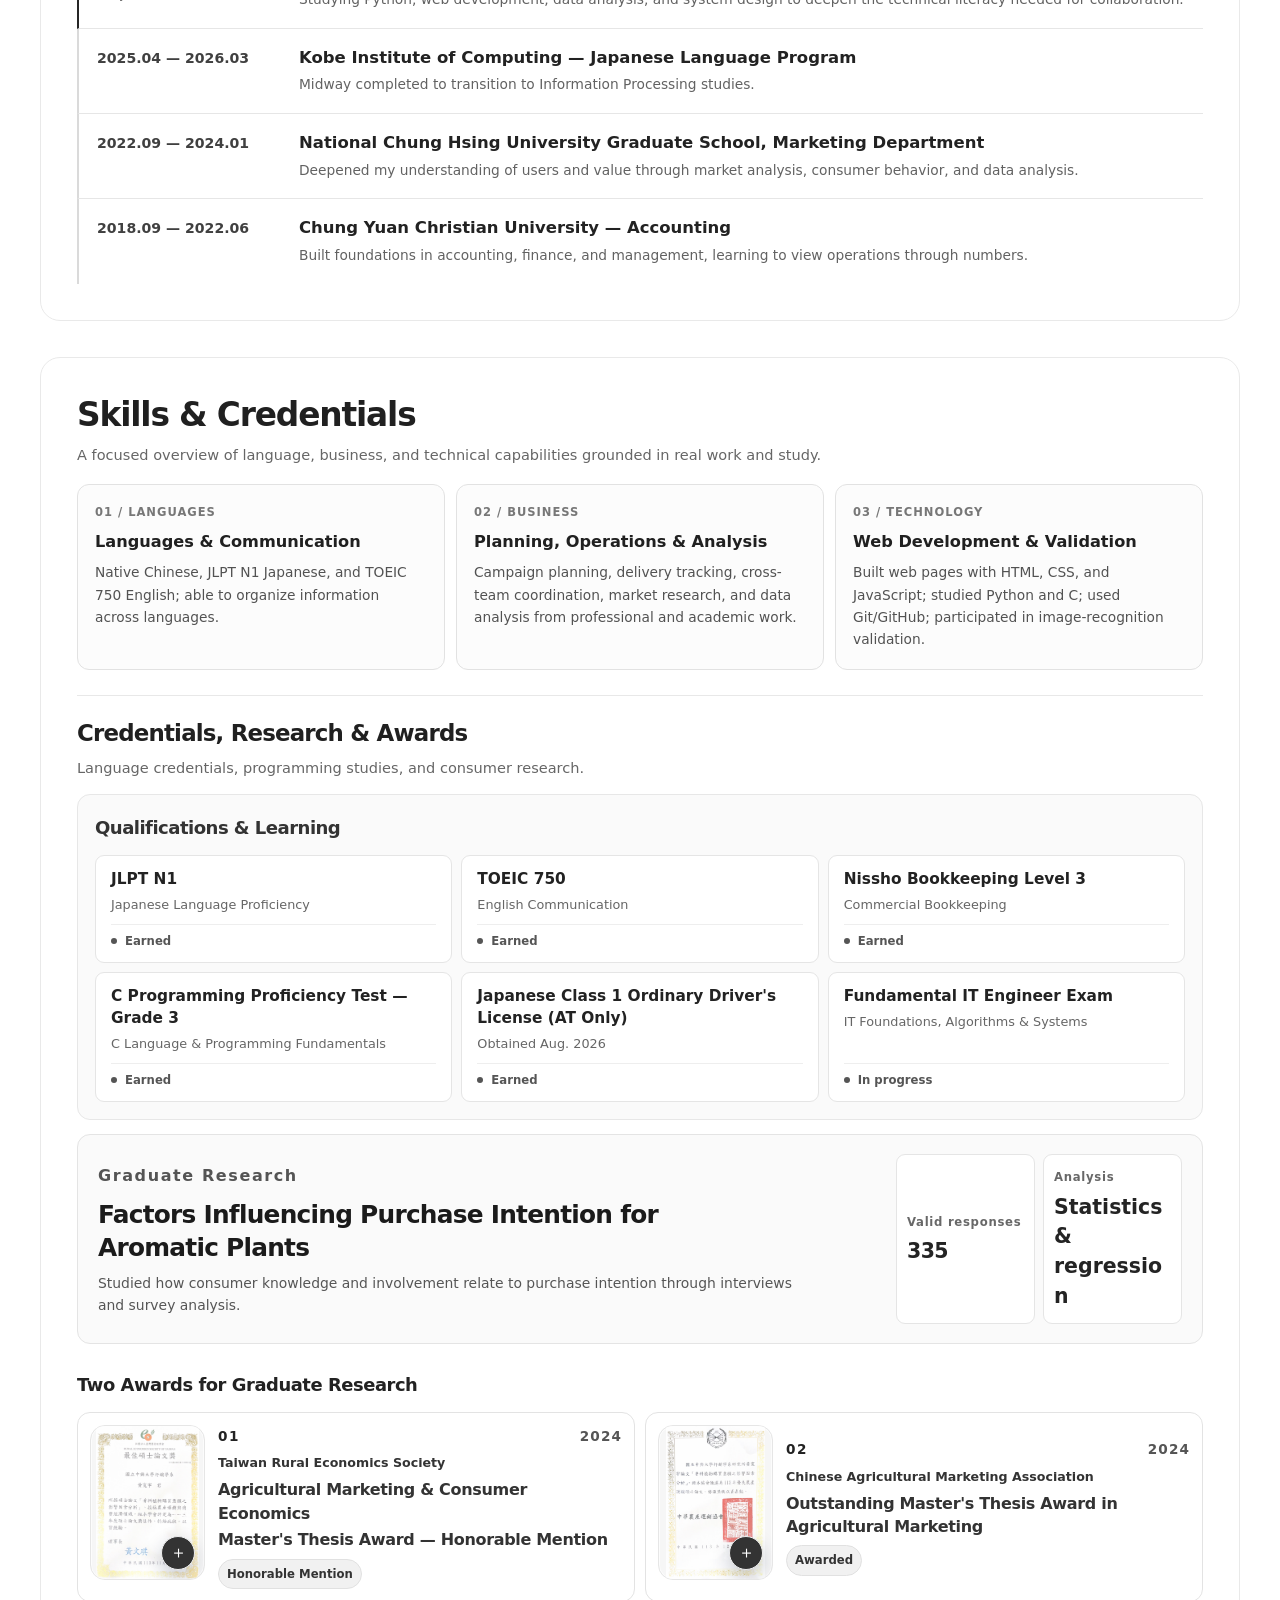
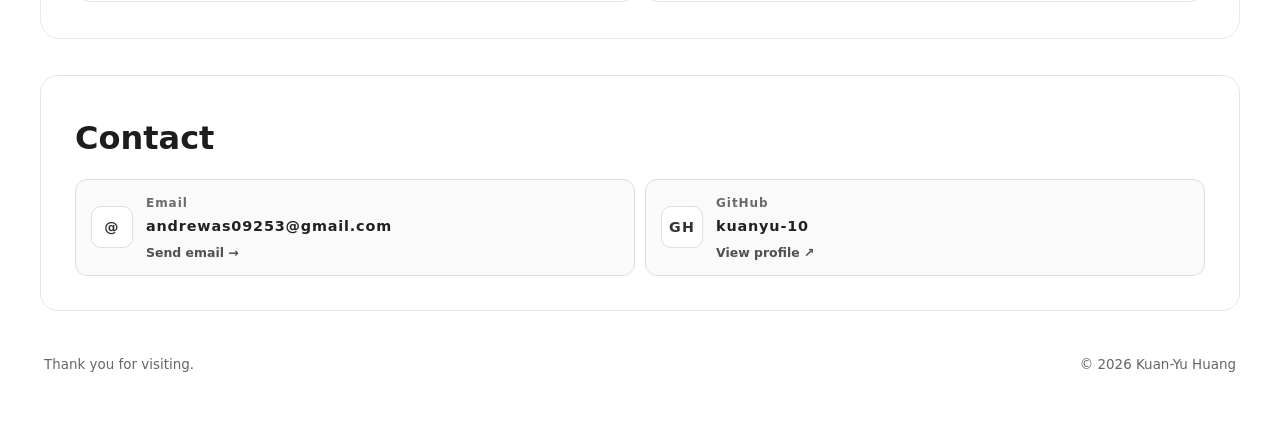
==== commit eb888bab: "docs: update Bopomofo featured project to match tone-only practice" ====
--- a/index.html
+++ b/index.html
@@ -91,8 +91,8 @@
                     <div class="project-simple-body">
                         <div class="project-simple-number">02 / WEB APPLICATION</div>
                         <h3 data-ja="台湾華語・注音符号学習サイト" data-zh="台灣華語・注音符號學習網站" data-en="Taiwan Mandarin Bopomofo Learning Site">台湾華語・注音符号学習サイト</h3>
-                        <p data-ja="日本語話者向けの注音学習サイト。37種類の発音・例単語、五声調と変調の練習、ランダム10問のクイズに対応。" data-zh="為日語使用者設計，包含 37 個注音發音、例詞、五聲調與變調練習，以及隨機十題測驗。" data-en="Bopomofo learning for Japanese speakers: 37 sounds, example words, five tones, tone changes, and a randomized 10-question quiz.">日本語話者向けの注音学習サイト。37種類の発音・例単語、五声調と変調の練習、ランダム10問のクイズに対応。</p>
-                        <div class="project-simple-footer"><div class="project-simple-tags"><span>HTML</span><span>CSS</span><span>JavaScript</span></div><a class="project-repo-link" href="https://github.com/kuanyu-10/bopomofo" target="_blank" rel="noopener noreferrer" aria-label="Bopomofo source code on GitHub">GitHub ↗</a><a class="project-simple-link" href="projects/zhuyin-learning/" target="_blank" rel="noopener noreferrer" aria-label="Bopomofo learning site live demo"><span>Live Demo</span><span aria-hidden="true">↗</span></a></div>
+                        <p data-ja="日本語話者向けの注音学習サイト。37種類の発音・例単語、五声調の聞き比べ、ランダム10問のクイズに対応。" data-zh="為日語使用者設計，包含 37 個注音發音、例詞、五聲調練習，以及隨機十題測驗。" data-en="Bopomofo learning for Japanese speakers: 37 sounds, example words, five tones, and a randomized 10-question quiz.">日本語話者向けの注音学習サイト。37種類の発音・例単語、五声調の聞き比べ、ランダム10問のクイズに対応。</p>
+                        <div class="project-simple-footer"><div class="project-simple-tags"><span>HTML</span><span>CSS</span><span>JavaScript</span></div><a class="project-repo-link" href="https://github.com/kuanyu-10/bopomofo" target="_blank" rel="noopener noreferrer" aria-label="Bopomofo source code on GitHub">GitHub ↗</a><a class="project-simple-link" href="https://kuanyu-10.github.io/bopomofo/" target="_blank" rel="noopener noreferrer" aria-label="Bopomofo learning site live demo"><span>Live Demo</span><span aria-hidden="true">↗</span></a></div>
                     </div>
                 </article>
             </div>
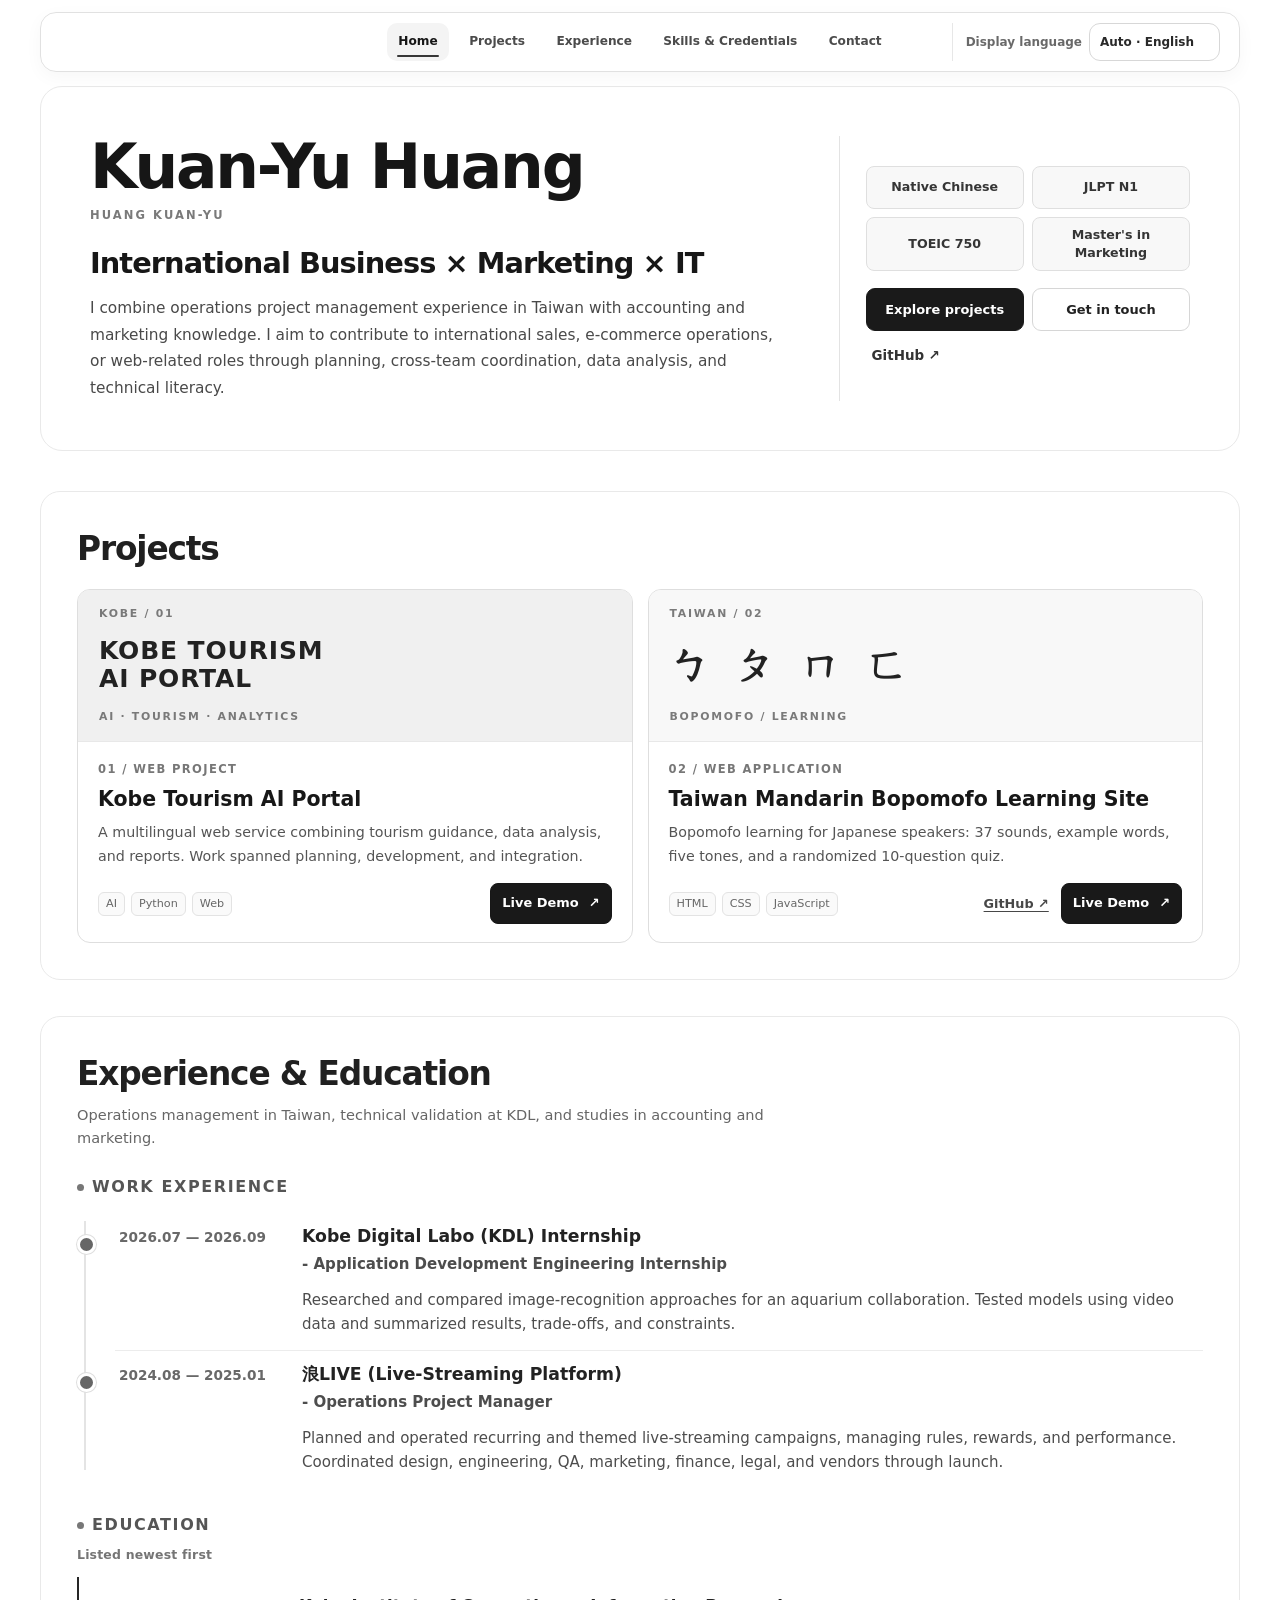
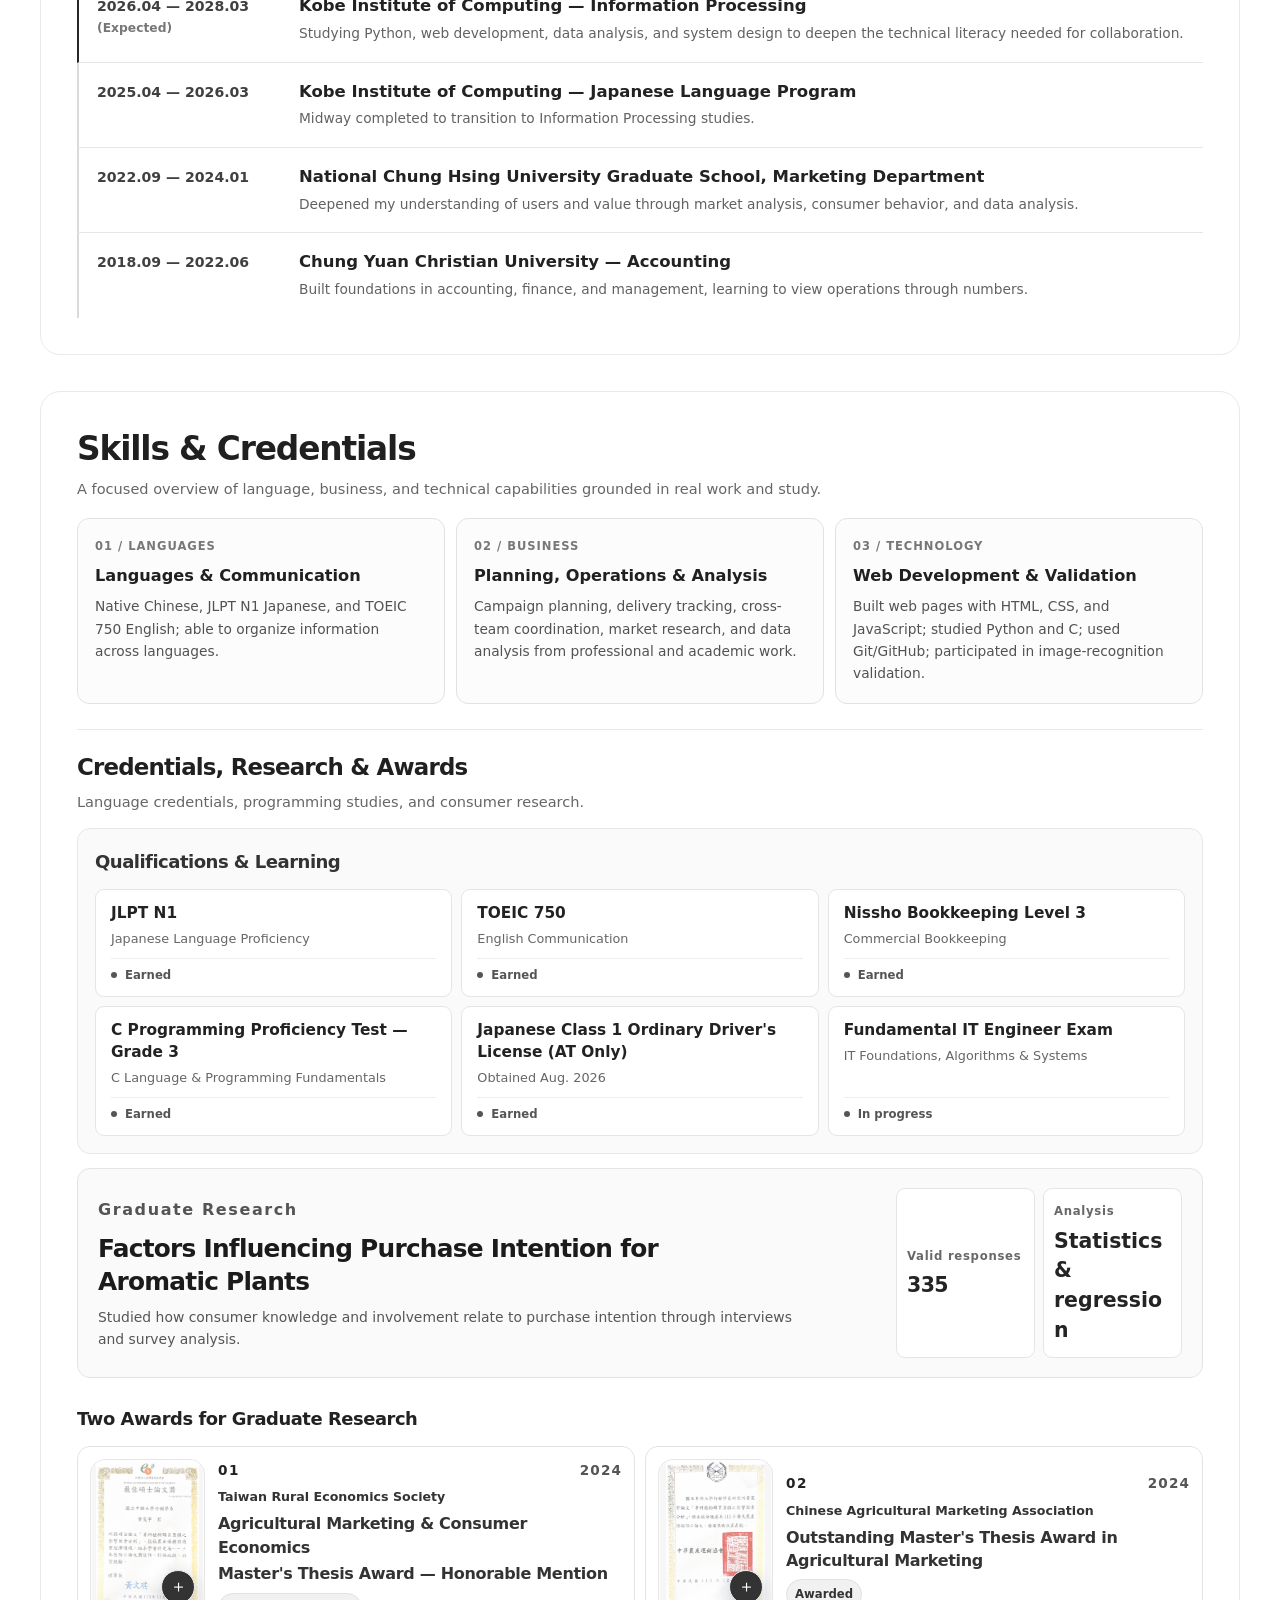
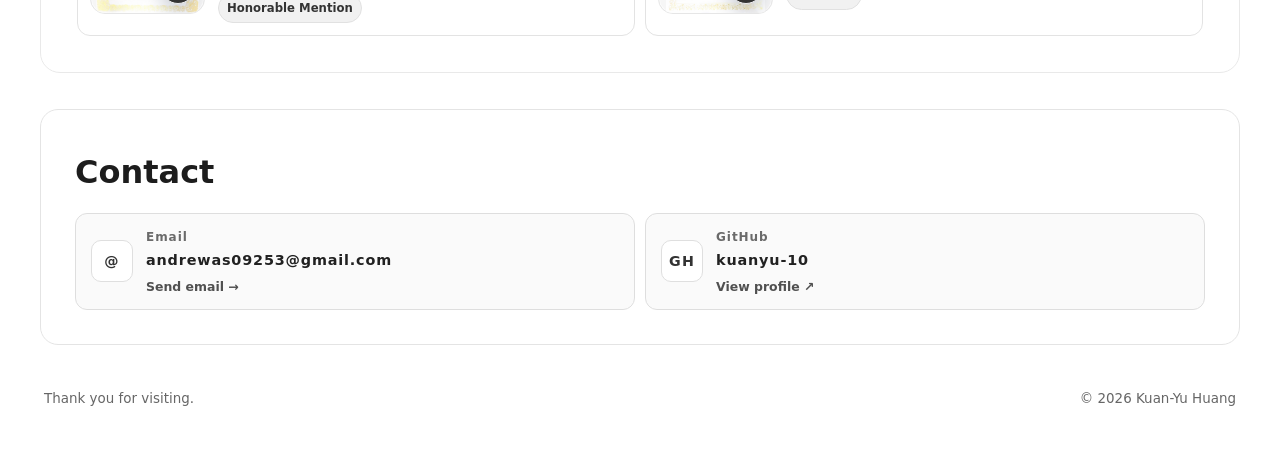
==== commit f59abebe: "fix: prevent project preview text clipping and simplify heading" ====
--- a/index.html
+++ b/index.html
@@ -21,7 +21,7 @@
     <meta name="twitter:image" content="https://kuanyu-10.github.io/portfolio-website/images/og-portfolio.png">
     <meta name="twitter:image:alt" content="Kuan-Yu Huang project delivery portfolio preview">
     <link rel="stylesheet" href="style.css">
-    <link rel="stylesheet" href="portfolio-refresh.css?v=20261011-repo">
+    <link rel="stylesheet" href="portfolio-refresh.css?v=20261011-previewfix">
     <script src="language.js" defer></script>
     <script src="site.js" defer></script>
     <script src="back-to-top.js" defer></script>
@@ -67,7 +67,7 @@
 
     <main class="home-main">
         <section class="section projects-section" id="projects">
-            <div class="section-heading"><h2 data-ja="代表プロジェクト" data-zh="代表專案" data-en="Featured Projects">代表プロジェクト</h2></div>
+            <div class="section-heading"><h2 data-ja="プロジェクト" data-zh="專案" data-en="Projects">プロジェクト</h2></div>
             <div class="project-simple-grid">
                 <article class="project-simple-card">
                     <div class="project-simple-visual project-simple-visual-kobe" role="img" aria-label="Kobe tourism AI portal">
--- a/portfolio-refresh.css
+++ b/portfolio-refresh.css
@@ -768,10 +768,23 @@
 .project-simple-grid { margin-top: 18px !important; gap: 15px !important; }
 .project-simple-card { border-radius: 13px !important; }
 .project-simple-visual {
-  height: 118px !important;
-  padding: 15px 21px !important;
-}
-.project-simple-visual strong { font-size: clamp(1.35rem, 2.15vw, 1.95rem) !important; }
+  /* Content defines the height, so subtitles cannot overlap the title. */
+  height: auto !important;
+  min-height: 152px !important;
+  padding: 16px 21px !important;
+  display: grid !important;
+  grid-template-rows: auto minmax(0, 1fr) auto;
+  align-items: center !important;
+  row-gap: 5px;
+}
+.project-simple-visual strong {
+  font-size: clamp(1.30rem, 1.95vw, 1.78rem) !important;
+  line-height: 1.12 !important;
+  overflow-wrap: normal;
+}
+.project-simple-visual-kobe strong { letter-spacing: .035em; }
+.project-simple-visual-detail,
+.project-simple-visual-kicker { display: block; line-height: 1.45; }
 .project-simple-visual-zhuyin strong { font-size: clamp(1.8rem, 3.4vw, 2.5rem) !important; }
 .project-simple-body { padding: 17px 20px 18px !important; }
 .project-simple-body h3 {
@@ -982,7 +995,11 @@
   .home-main .section { padding: 22px 18px !important; }
   .compact-skill-grid { grid-template-columns: 1fr; }
   .compact-skill-grid .compact-skill-card:last-child { grid-column: auto; }
-  .project-simple-visual { height: 105px !important; }
+  .project-simple-visual {
+    height: auto !important;
+    min-height: 144px !important;
+    padding: 13px 16px !important;
+  }
   .project-simple-body { padding: 15px 16px !important; }
   #skills .credentials-inline .qualification-grid { grid-template-columns: 1fr !important; }
   #skills .credentials-inline .research-facts { grid-template-columns: 1fr 1fr !important; }
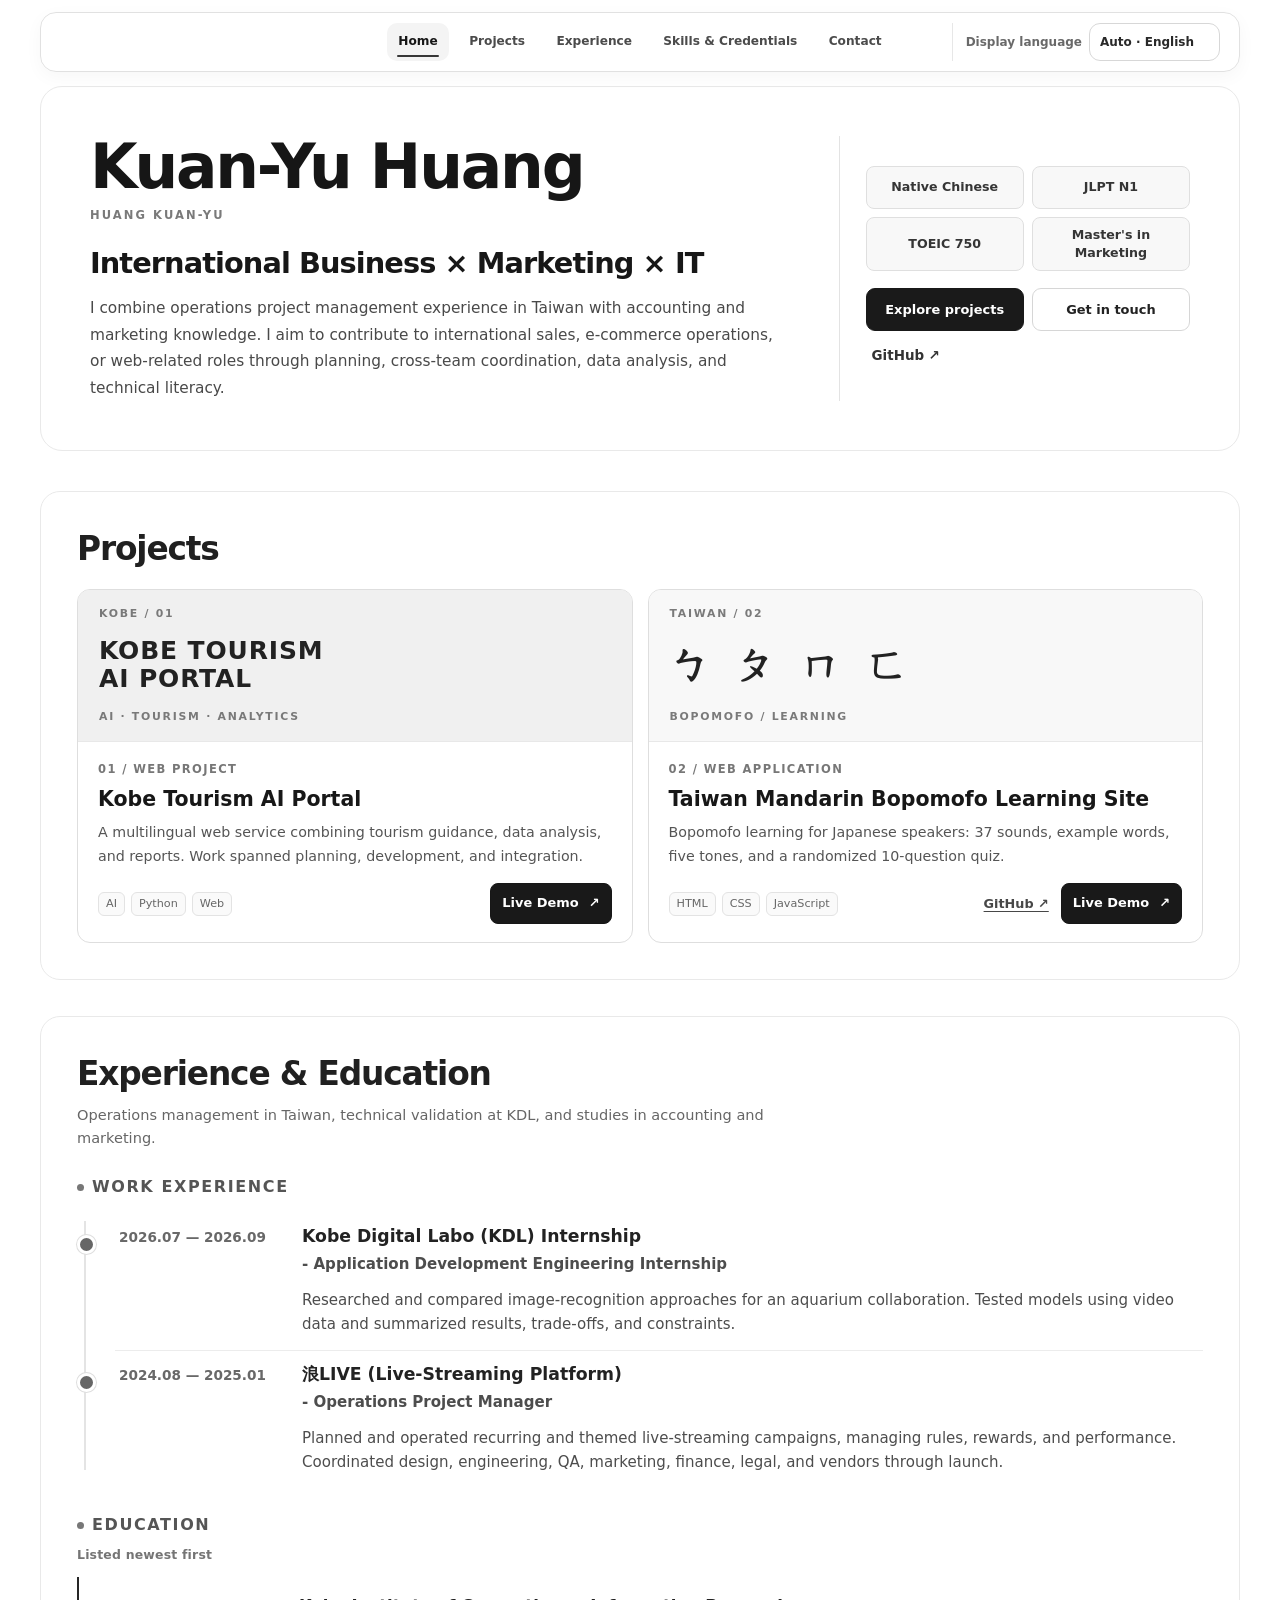
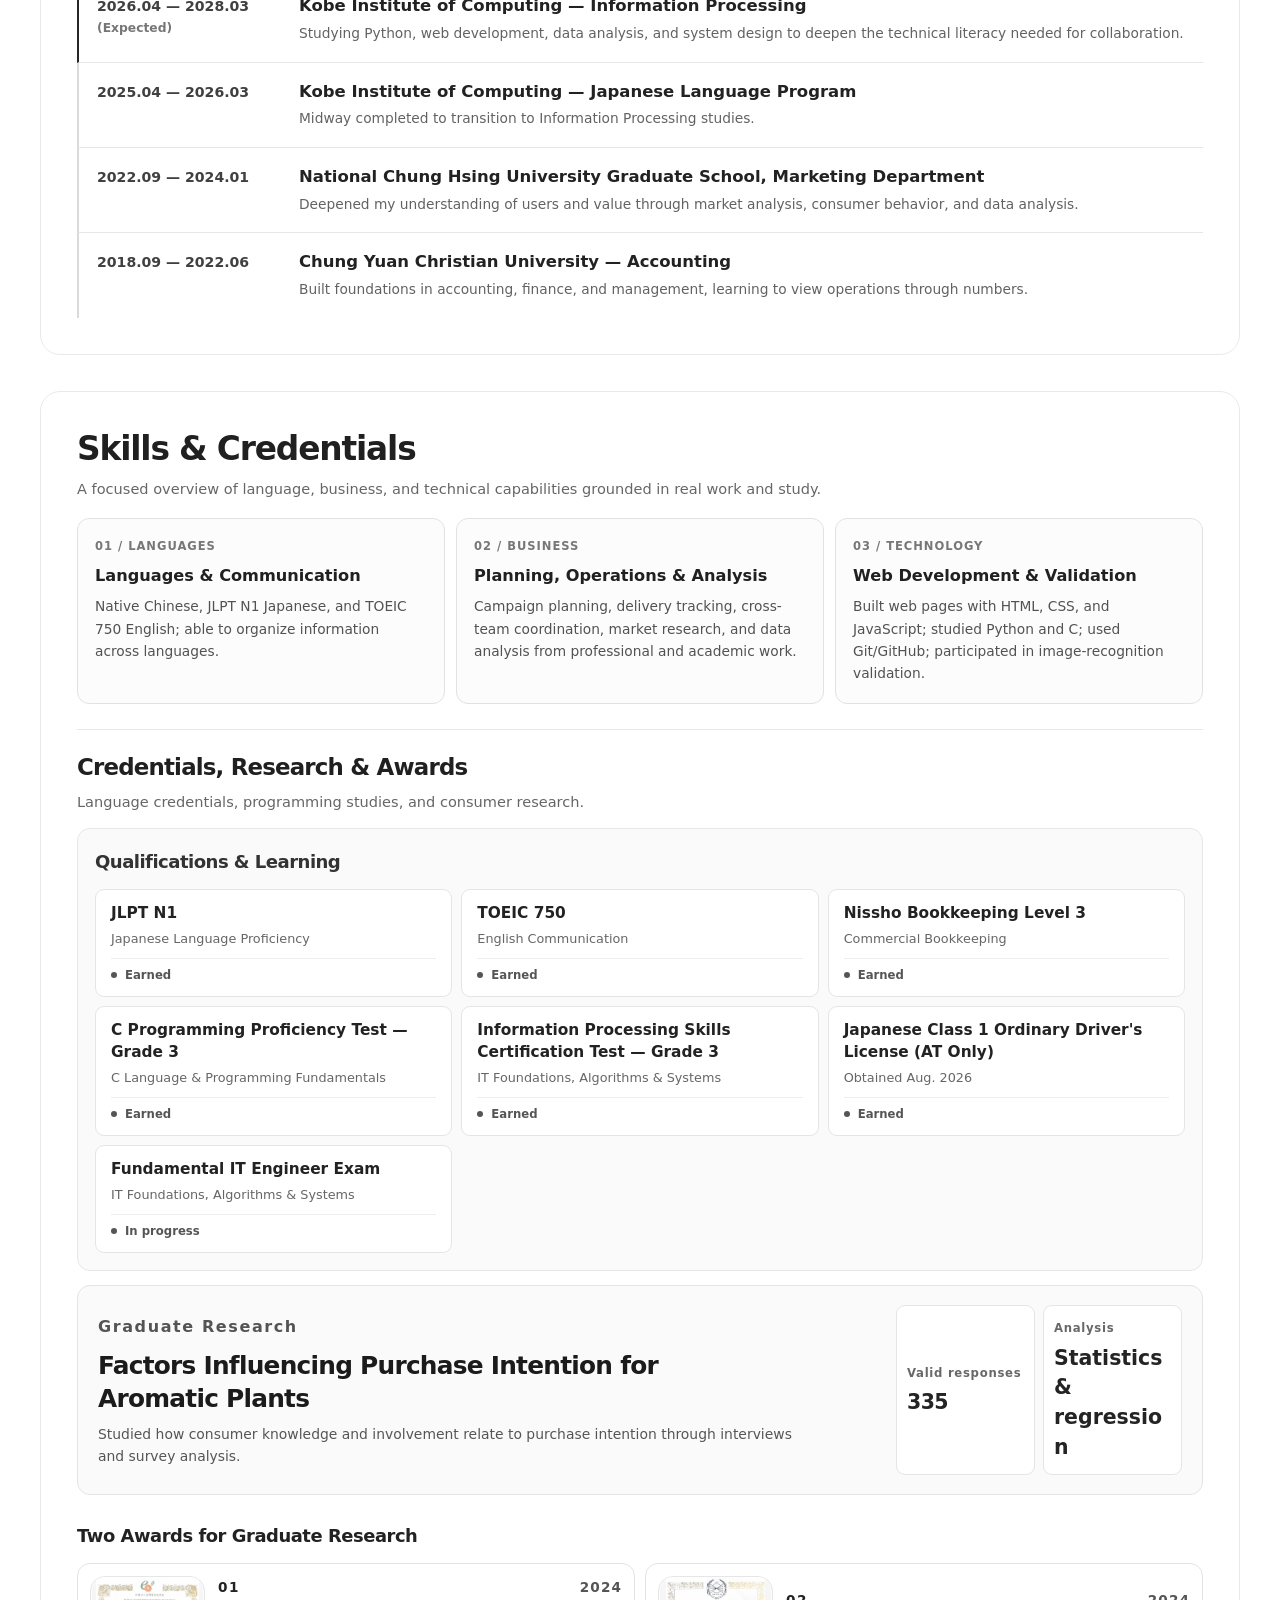
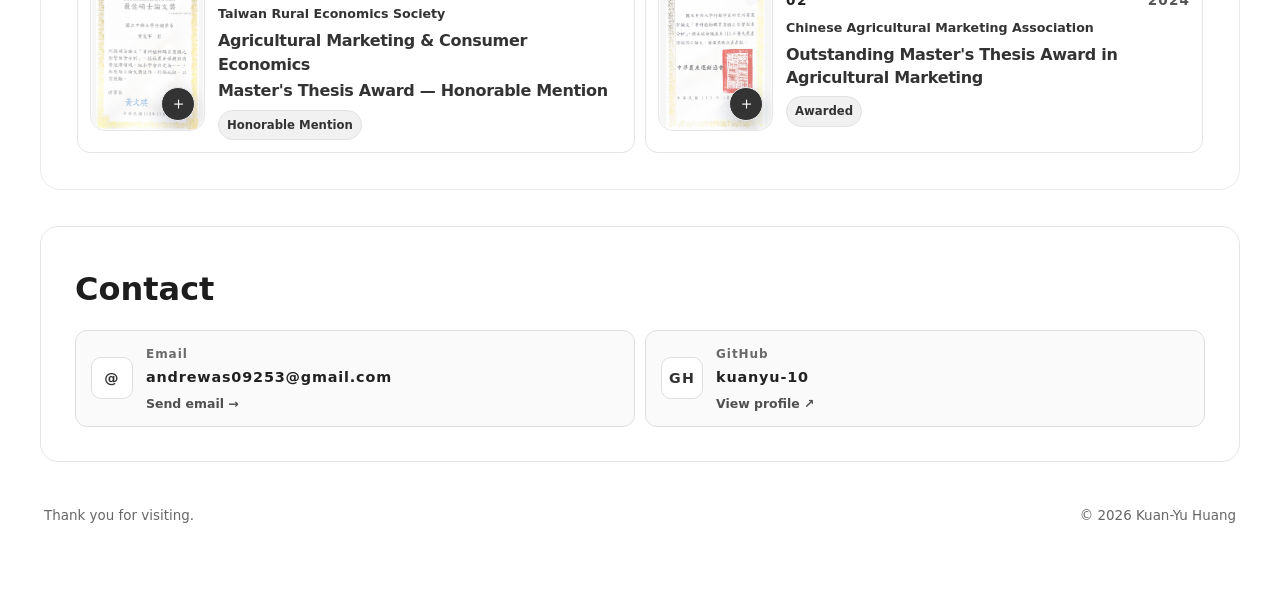
==== commit 497d4075: "Add earned Information Processing Skills Certification Grade 3 to portfolio" ====
--- a/index.html
+++ b/index.html
@@ -165,6 +165,7 @@
                     <article class="qualification-card is-earned"><div><h4>TOEIC 750</h4><p data-ja="英語コミュニケーション" data-zh="英語溝通能力" data-en="English Communication">英語コミュニケーション</p></div><span class="credential-status" data-ja="取得済み" data-zh="已取得" data-en="Earned">取得済み</span></article>
                     <article class="qualification-card is-earned"><div><h4 data-ja="日商簿記3級" data-zh="日商簿記 3 級" data-en="Nissho Bookkeeping Level 3">日商簿記3級</h4><p data-ja="商業簿記・会計基礎" data-zh="商業簿記與會計基礎" data-en="Commercial Bookkeeping">商業簿記・会計基礎</p></div><span class="credential-status" data-ja="取得済み" data-zh="已取得" data-en="Earned">取得済み</span></article>
                     <article class="qualification-card is-earned"><div><h4 data-ja="C言語プログラミング能力認定試験 ３級" data-zh="C 語言程式設計能力認定試驗 3 級" data-en="C Programming Proficiency Test — Grade 3">C言語プログラミング能力認定試験 ３級</h4><p data-ja="C言語・プログラミング基礎" data-zh="C 語言與程式設計基礎" data-en="C Language &amp; Programming Fundamentals">C言語・プログラミング基礎</p></div><span class="credential-status" data-ja="取得済み" data-zh="已取得" data-en="Earned">取得済み</span></article>
+                    <article class="qualification-card is-earned"><div><h4 data-ja="情報処理技術者能力認定試験 3級" data-zh="資訊處理技術者能力認定試驗 3 級" data-en="Information Processing Skills Certification Test — Grade 3">情報処理技術者能力認定試験 3級</h4><p data-ja="IT基礎・アルゴリズム・システム" data-zh="IT 基礎、演算法與系統" data-en="IT Foundations, Algorithms &amp; Systems">IT基礎・アルゴリズム・システム</p></div><span class="credential-status" data-ja="取得済み" data-zh="已取得" data-en="Earned">取得済み</span></article>
                     <article class="qualification-card is-earned" data-qualification-id="driverLicense"><div><h4 data-ja="普通自動車第一種運転免許（AT限定）" data-zh="日本普通汽車第一種駕駛執照（AT限定）" data-en="Japanese Class 1 Ordinary Driver's License (AT Only)">普通自動車第一種運転免許（AT限定）</h4><p data-ja="2026年8月取得" data-zh="2026年8月取得" data-en="Obtained Aug. 2026">2026年8月取得</p></div><span class="credential-status" data-ja="取得済み" data-zh="已取得" data-en="Earned">取得済み</span></article>
                     <article class="qualification-card is-learning"><div><h4 data-ja="基本情報技術者試験" data-zh="基本資訊技術者考試" data-en="Fundamental IT Engineer Exam">基本情報技術者試験</h4><p data-ja="IT基礎・アルゴリズム・システム" data-zh="IT 基礎、演算法與系統" data-en="IT Foundations, Algorithms & Systems">IT基礎・アルゴリズム・システム</p></div><span class="credential-status" data-ja="学習中" data-zh="準備中" data-en="In progress">学習中</span></article>
                 </div>
